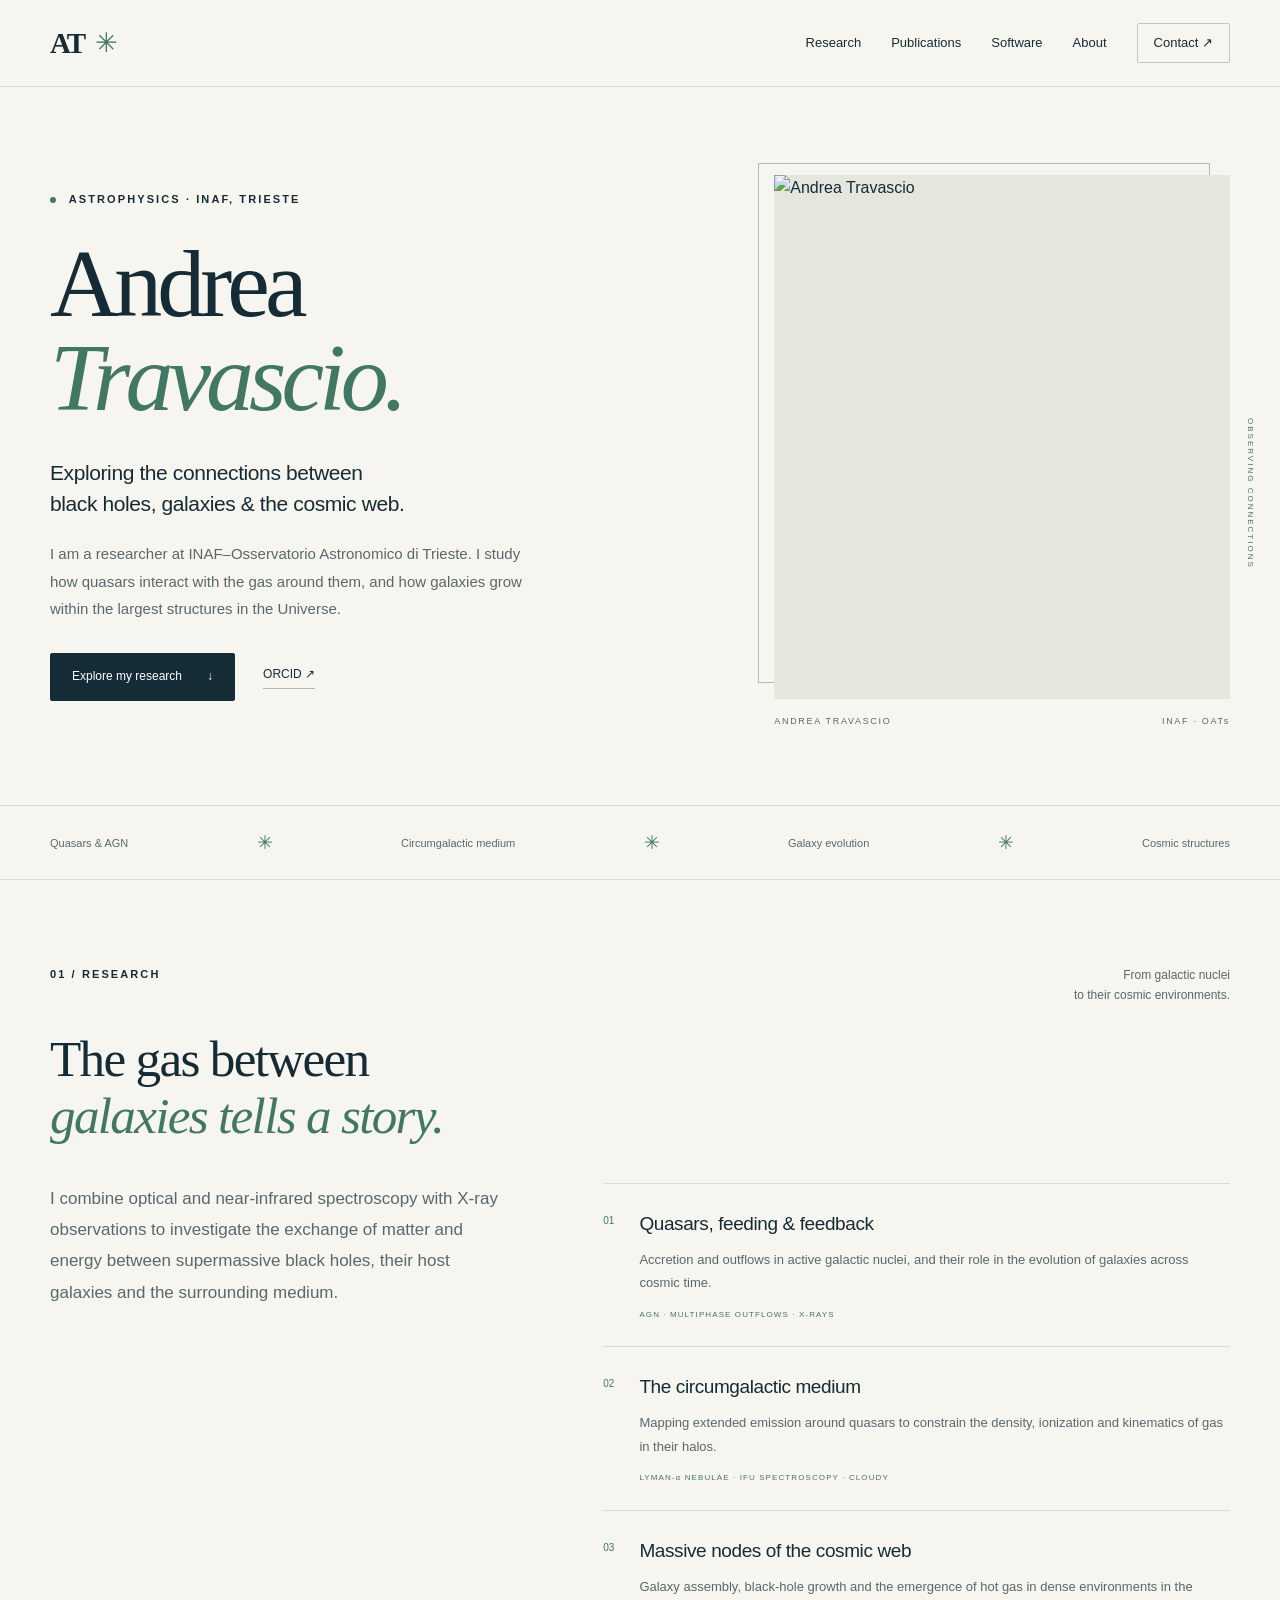
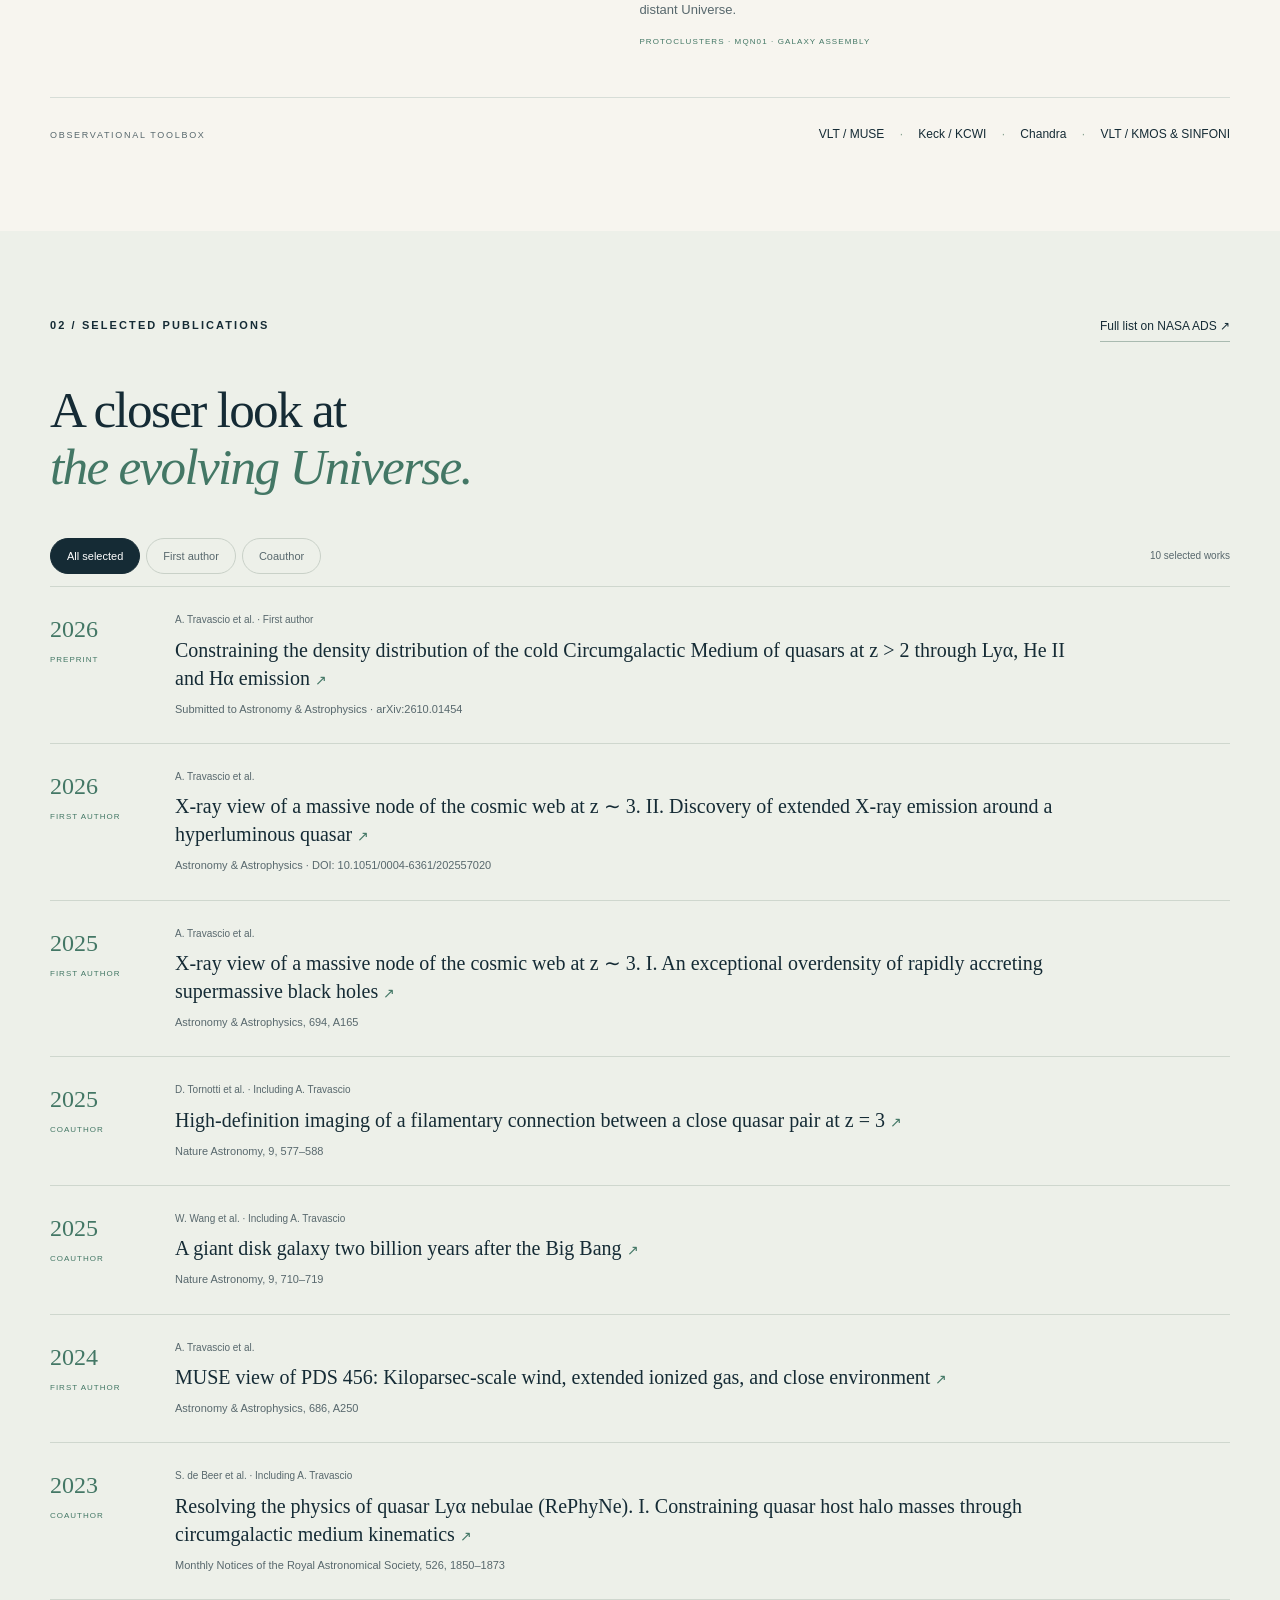
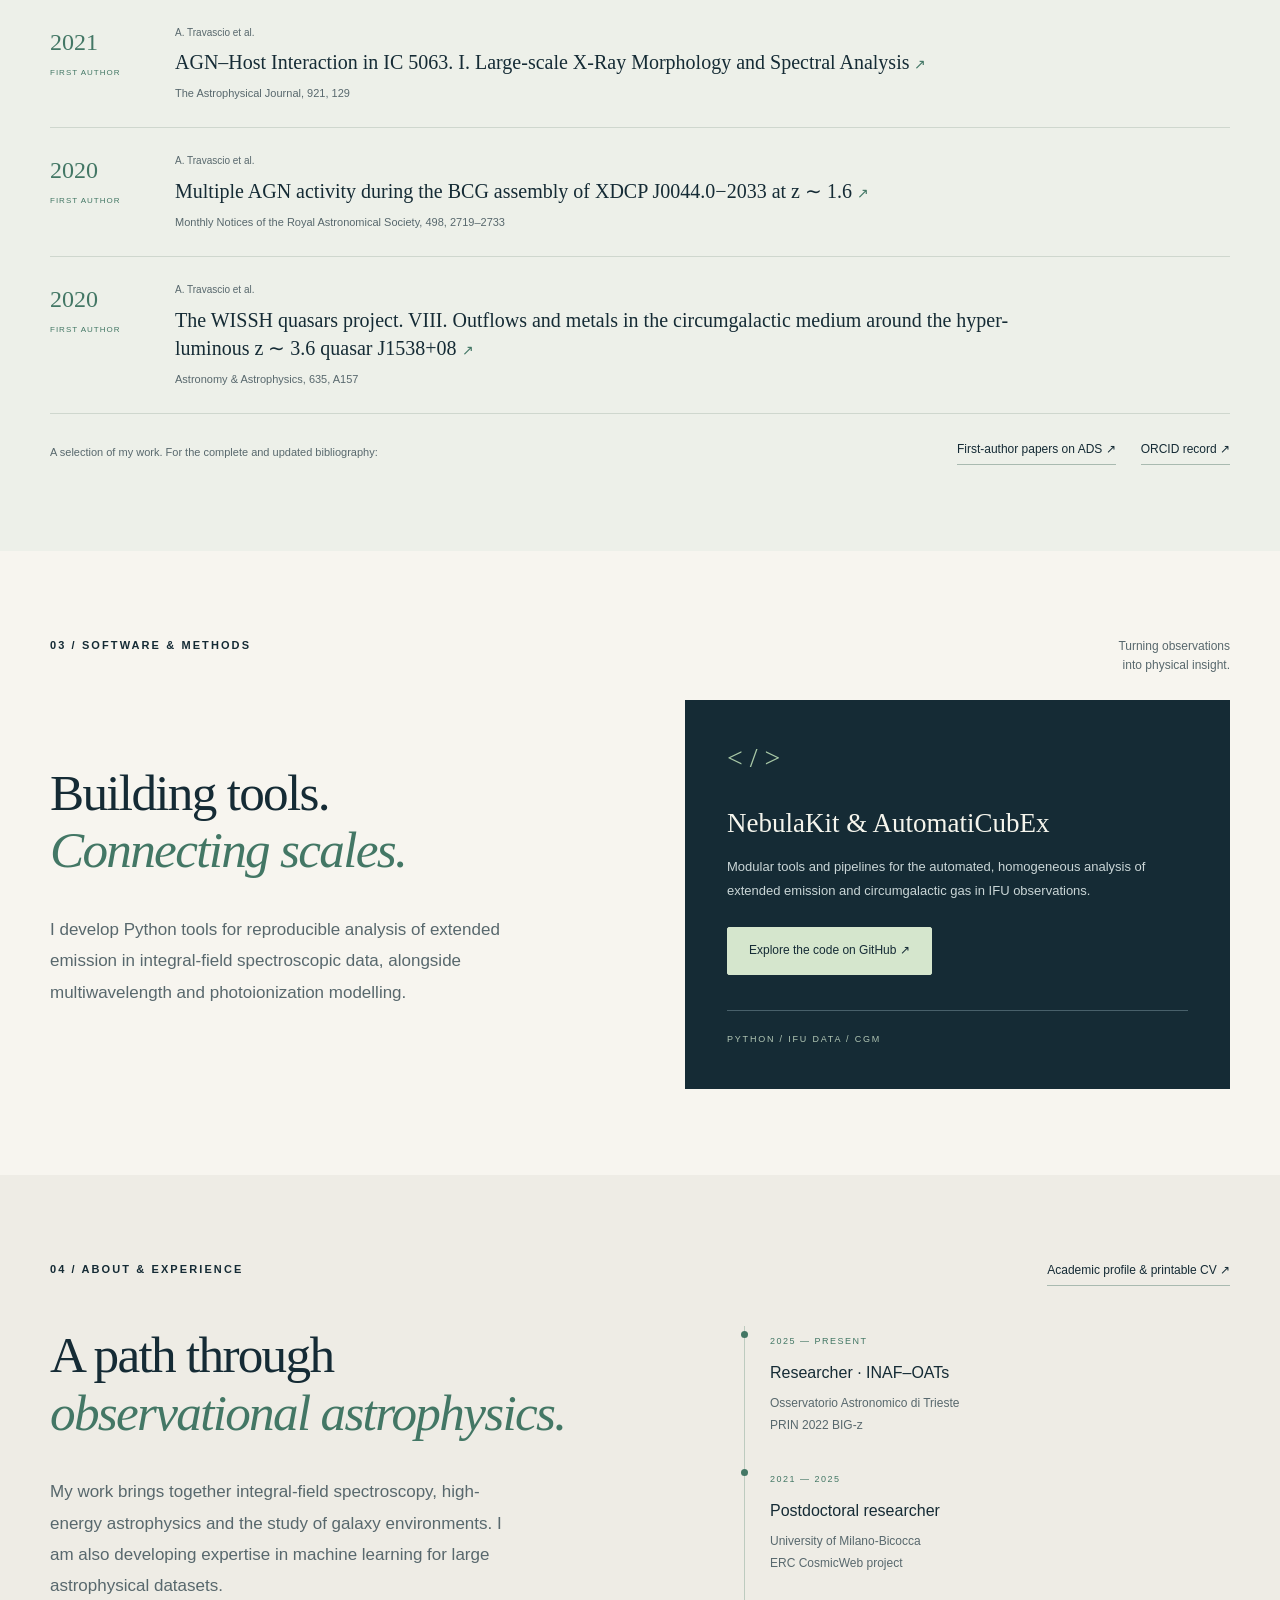
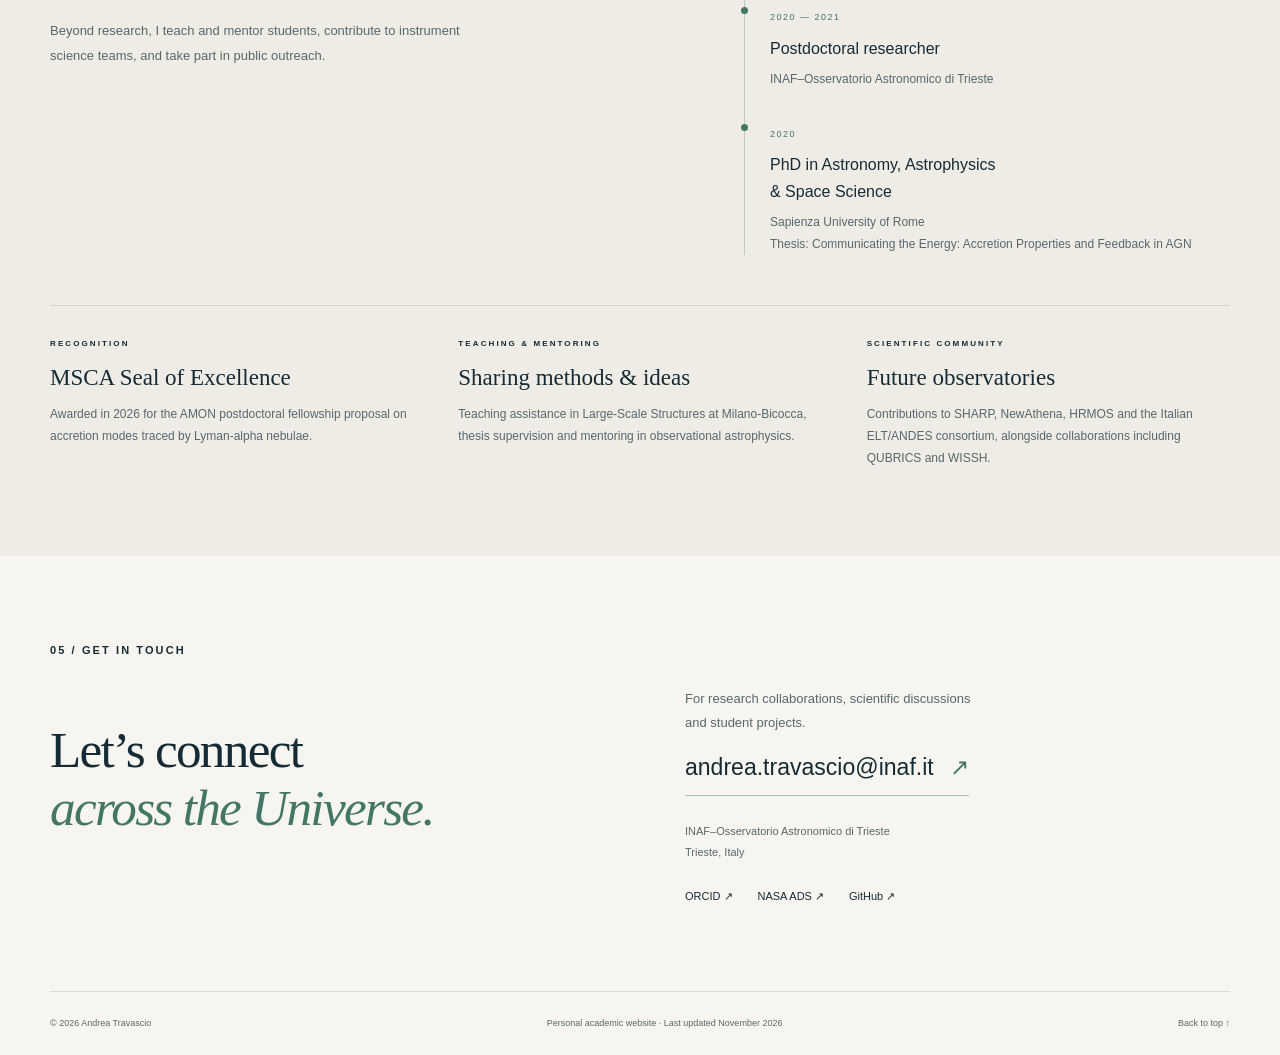
==== index.html @ 3f49280e "Publish Andrea Travascio academic website" ====
<!doctype html>
<html lang="en">
<head>
  <meta charset="utf-8">
  <meta name="viewport" content="width=device-width,initial-scale=1">
  <meta name="description" content="Andrea Travascio, astrophysics researcher at INAF–Osservatorio Astronomico di Trieste. Quasars, galaxy evolution and the circumgalactic medium.">
  <meta name="theme-color" content="#152b35">
  <title>Andrea Travascio · Astrophysics</title>
  <link rel="icon" href="assets/favicon.svg" type="image/svg+xml">
  <link rel="stylesheet" href="style.css">
</head>
<body>
<a class="skip" href="#main">Skip to content</a>
<header class="header"><div class="wrap header-inner">
  <a class="wordmark" href="#home" aria-label="Andrea Travascio home">AT<span class="mark">✳</span></a>
  <nav aria-label="Main navigation"><a href="#research">Research</a><a href="#publications">Publications</a><a href="#software">Software</a><a href="#about">About</a><a class="nav-contact" href="#contact">Contact <span aria-hidden="true">↗</span></a></nav>
</div></header>
<main id="main">
<section class="hero wrap" id="home">
  <div class="hero-copy"><p class="eyebrow"><span class="dot"></span> ASTROPHYSICS · INAF, TRIESTE</p>
    <h1>Andrea<br><em>Travascio.</em></h1>
    <p class="hero-intro">Exploring the connections between<br class="desktop"> black holes, galaxies &amp; the cosmic web.</p>
    <p class="hero-bio">I am a researcher at INAF–Osservatorio Astronomico di Trieste. I study how quasars interact with the gas around them, and how galaxies grow within the largest structures in the Universe.</p>
    <div class="hero-links"><a class="button" href="#research">Explore my research <span aria-hidden="true">↓</span></a><a class="text-link" href="https://orcid.org/0000-0002-8863-888X">ORCID <span aria-hidden="true">↗</span></a></div>
  </div>
  <div class="portrait-area"><div class="portrait-frame"><img src="assets/andrea-travascio.png" alt="Andrea Travascio" width="1254" height="1254" fetchpriority="high"></div><div class="portrait-caption"><span>ANDREA TRAVASCIO</span><span>INAF · OATs</span></div><span class="orbit-label" aria-hidden="true">OBSERVING CONNECTIONS</span></div>
</section>
<div class="research-strip"><div class="wrap"><span>Quasars &amp; AGN</span><span aria-hidden="true">✳</span><span>Circumgalactic medium</span><span aria-hidden="true">✳</span><span>Galaxy evolution</span><span aria-hidden="true">✳</span><span>Cosmic structures</span></div></div>
<section class="section wrap" id="research">
  <div class="section-top"><p class="eyebrow">01 / RESEARCH</p><p class="section-aside">From galactic nuclei<br>to their cosmic environments.</p></div>
  <h2>The gas between<br><em>galaxies tells a story.</em></h2>
  <div class="research-layout"><p class="section-lead">I combine optical and near-infrared spectroscopy with X-ray observations to investigate the exchange of matter and energy between supermassive black holes, their host galaxies and the surrounding medium.</p>
    <div class="research-list">
      <article><span class="number">01</span><div><h3>Quasars, feeding &amp; feedback</h3><p>Accretion and outflows in active galactic nuclei, and their role in the evolution of galaxies across cosmic time.</p><p class="tags">AGN · MULTIPHASE OUTFLOWS · X-RAYS</p></div></article>
      <article><span class="number">02</span><div><h3>The circumgalactic medium</h3><p>Mapping extended emission around quasars to constrain the density, ionization and kinematics of gas in their halos.</p><p class="tags">LYMAN-α NEBULAE · IFU SPECTROSCOPY · CLOUDY</p></div></article>
      <article><span class="number">03</span><div><h3>Massive nodes of the cosmic web</h3><p>Galaxy assembly, black-hole growth and the emergence of hot gas in dense environments in the distant Universe.</p><p class="tags">PROTOCLUSTERS · MQN01 · GALAXY ASSEMBLY</p></div></article>
    </div>
  </div>
  <div class="instrument-line"><span>OBSERVATIONAL TOOLBOX</span><p>VLT / MUSE <b>·</b> Keck / KCWI <b>·</b> Chandra <b>·</b> VLT / KMOS &amp; SINFONI</p></div>
</section>
<section class="publications section" id="publications"><div class="wrap">
  <div class="section-top"><p class="eyebrow">02 / SELECTED PUBLICATIONS</p><a class="text-link" href="https://ui.adsabs.harvard.edu/search/q=author%3A%22Travascio%2C%20Andrea%22&amp;sort=date%20desc">Full list on NASA ADS ↗</a></div>
  <h2>A closer look at<br><em>the evolving Universe.</em></h2>
  <div class="pub-tools"><div class="filters" role="group" aria-label="Filter publications"><button class="active" data-filter="all" aria-pressed="true">All selected</button><button data-filter="first" aria-pressed="false">First author</button><button data-filter="coauthor" aria-pressed="false">Coauthor</button></div><span class="pub-count" aria-live="polite">10 selected works</span></div>
  <div class="pub-list">
    <article class="pub" data-type="first"><div class="pub-year">2026<span>PREPRINT</span></div><div><p class="pub-authors">A. Travascio et al. · First author</p><h3><a href="https://arxiv.org/abs/2610.01454">Constraining the density distribution of the cold Circumgalactic Medium of quasars at z &gt; 2 through Lyα, He II and Hα emission <span aria-hidden="true">↗</span></a></h3><p class="pub-venue">Submitted to Astronomy &amp; Astrophysics · arXiv:2610.01454</p></div></article>
    <article class="pub" data-type="first"><div class="pub-year">2026<span>FIRST AUTHOR</span></div><div><p class="pub-authors">A. Travascio et al.</p><h3><a href="https://doi.org/10.1051/0004-6361/202557020">X-ray view of a massive node of the cosmic web at z ∼ 3. II. Discovery of extended X-ray emission around a hyperluminous quasar <span aria-hidden="true">↗</span></a></h3><p class="pub-venue">Astronomy &amp; Astrophysics · DOI: 10.1051/0004-6361/202557020</p></div></article>
    <article class="pub" data-type="first"><div class="pub-year">2025<span>FIRST AUTHOR</span></div><div><p class="pub-authors">A. Travascio et al.</p><h3><a href="https://doi.org/10.1051/0004-6361/202452179">X-ray view of a massive node of the cosmic web at z ∼ 3. I. An exceptional overdensity of rapidly accreting supermassive black holes <span aria-hidden="true">↗</span></a></h3><p class="pub-venue">Astronomy &amp; Astrophysics, 694, A165</p></div></article>
    <article class="pub" data-type="coauthor"><div class="pub-year">2025<span>COAUTHOR</span></div><div><p class="pub-authors">D. Tornotti et al. · Including A. Travascio</p><h3><a href="https://doi.org/10.1038/s41550-024-02463-w">High-definition imaging of a filamentary connection between a close quasar pair at z = 3 <span aria-hidden="true">↗</span></a></h3><p class="pub-venue">Nature Astronomy, 9, 577–588</p></div></article>
    <article class="pub" data-type="coauthor"><div class="pub-year">2025<span>COAUTHOR</span></div><div><p class="pub-authors">W. Wang et al. · Including A. Travascio</p><h3><a href="https://doi.org/10.1038/s41550-025-02500-2">A giant disk galaxy two billion years after the Big Bang <span aria-hidden="true">↗</span></a></h3><p class="pub-venue">Nature Astronomy, 9, 710–719</p></div></article>
    <article class="pub" data-type="first"><div class="pub-year">2024<span>FIRST AUTHOR</span></div><div><p class="pub-authors">A. Travascio et al.</p><h3><a href="https://doi.org/10.1051/0004-6361/202449201">MUSE view of PDS 456: Kiloparsec-scale wind, extended ionized gas, and close environment <span aria-hidden="true">↗</span></a></h3><p class="pub-venue">Astronomy &amp; Astrophysics, 686, A250</p></div></article>
    <article class="pub" data-type="coauthor"><div class="pub-year">2023<span>COAUTHOR</span></div><div><p class="pub-authors">S. de Beer et al. · Including A. Travascio</p><h3><a href="https://doi.org/10.1093/mnras/stad2682">Resolving the physics of quasar Lyα nebulae (RePhyNe). I. Constraining quasar host halo masses through circumgalactic medium kinematics <span aria-hidden="true">↗</span></a></h3><p class="pub-venue">Monthly Notices of the Royal Astronomical Society, 526, 1850–1873</p></div></article>
    <article class="pub" data-type="first"><div class="pub-year">2021<span>FIRST AUTHOR</span></div><div><p class="pub-authors">A. Travascio et al.</p><h3><a href="https://doi.org/10.3847/1538-4357/ac18c7">AGN–Host Interaction in IC 5063. I. Large-scale X-Ray Morphology and Spectral Analysis <span aria-hidden="true">↗</span></a></h3><p class="pub-venue">The Astrophysical Journal, 921, 129</p></div></article>
    <article class="pub" data-type="first"><div class="pub-year">2020<span>FIRST AUTHOR</span></div><div><p class="pub-authors">A. Travascio et al.</p><h3><a href="https://doi.org/10.1093/mnras/staa2495">Multiple AGN activity during the BCG assembly of XDCP J0044.0−2033 at z ∼ 1.6 <span aria-hidden="true">↗</span></a></h3><p class="pub-venue">Monthly Notices of the Royal Astronomical Society, 498, 2719–2733</p></div></article>
    <article class="pub" data-type="first"><div class="pub-year">2020<span>FIRST AUTHOR</span></div><div><p class="pub-authors">A. Travascio et al.</p><h3><a href="https://doi.org/10.1051/0004-6361/201936197">The WISSH quasars project. VIII. Outflows and metals in the circumgalactic medium around the hyper-luminous z ∼ 3.6 quasar J1538+08 <span aria-hidden="true">↗</span></a></h3><p class="pub-venue">Astronomy &amp; Astrophysics, 635, A157</p></div></article>
  </div>
  <div class="pub-bottom"><p>A selection of my work. For the complete and updated bibliography:</p><a class="text-link" href="https://ui.adsabs.harvard.edu/search/q=first_author%3A%22Travascio%2C%20Andrea%22&amp;sort=date%20desc">First-author papers on ADS ↗</a><a class="text-link" href="https://orcid.org/0000-0002-8863-888X">ORCID record ↗</a></div>
</div></section>
<section class="section wrap" id="software"><div class="section-top"><p class="eyebrow">03 / SOFTWARE &amp; METHODS</p><p class="section-aside">Turning observations<br>into physical insight.</p></div><div class="software-layout"><div><h2>Building tools.<br><em>Connecting scales.</em></h2><p class="section-lead">I develop Python tools for reproducible analysis of extended emission in integral-field spectroscopic data, alongside multiwavelength and photoionization modelling.</p></div><div class="software-panel"><div class="code-symbol" aria-hidden="true">&lt; / &gt;</div><h3>NebulaKit &amp; AutomatiCubEx</h3><p>Modular tools and pipelines for the automated, homogeneous analysis of extended emission and circumgalactic gas in IFU observations.</p><a class="button button-light" href="https://github.com/AndTrx/CGM-multiTransitions">Explore the code on GitHub ↗</a><div class="software-tags">PYTHON / IFU DATA / CGM</div></div></div></section>
<section class="about section" id="about"><div class="wrap"><div class="section-top"><p class="eyebrow">04 / ABOUT &amp; EXPERIENCE</p><a class="text-link" href="cv.html">Academic profile &amp; printable CV ↗</a></div><div class="about-layout"><div><h2>A path through<br><em>observational astrophysics.</em></h2><p class="section-lead">My work brings together integral-field spectroscopy, high-energy astrophysics and the study of galaxy environments. I am also developing expertise in machine learning for large astrophysical datasets.</p><p class="about-note">Beyond research, I teach and mentor students, contribute to instrument science teams, and take part in public outreach.</p></div><div class="timeline"><article><span>2025 — PRESENT</span><h3>Researcher · INAF–OATs</h3><p>Osservatorio Astronomico di Trieste<br>PRIN 2022 BIG-z</p></article><article><span>2021 — 2025</span><h3>Postdoctoral researcher</h3><p>University of Milano-Bicocca<br>ERC CosmicWeb project</p></article><article><span>2020 — 2021</span><h3>Postdoctoral researcher</h3><p>INAF–Osservatorio Astronomico di Trieste</p></article><article><span>2020</span><h3>PhD in Astronomy, Astrophysics<br>&amp; Space Science</h3><p>Sapienza University of Rome<br>Thesis: Communicating the Energy: Accretion Properties and Feedback in AGN</p></article></div></div><div class="about-grid"><article><p class="eyebrow">RECOGNITION</p><h3>MSCA Seal of Excellence</h3><p>Awarded in 2026 for the AMON postdoctoral fellowship proposal on accretion modes traced by Lyman-alpha nebulae.</p></article><article><p class="eyebrow">TEACHING &amp; MENTORING</p><h3>Sharing methods &amp; ideas</h3><p>Teaching assistance in Large-Scale Structures at Milano-Bicocca, thesis supervision and mentoring in observational astrophysics.</p></article><article><p class="eyebrow">SCIENTIFIC COMMUNITY</p><h3>Future observatories</h3><p>Contributions to SHARP, NewAthena, HRMOS and the Italian ELT/ANDES consortium, alongside collaborations including QUBRICS and WISSH.</p></article></div></div></section>
<section class="contact section wrap" id="contact"><p class="eyebrow">05 / GET IN TOUCH</p><div class="contact-layout"><h2>Let’s connect<br><em>across the Universe.</em></h2><div><p>For research collaborations, scientific discussions<br>and student projects.</p><a class="email" href="mailto:andrea.travascio@inaf.it">andrea.travascio@inaf.it <span aria-hidden="true">↗</span></a><p class="affiliation">INAF–Osservatorio Astronomico di Trieste<br>Trieste, Italy</p><div class="contact-links"><a href="https://orcid.org/0000-0002-8863-888X">ORCID ↗</a><a href="https://ui.adsabs.harvard.edu/search/q=author%3A%22Travascio%2C%20Andrea%22&amp;sort=date%20desc">NASA ADS ↗</a><a href="https://github.com/AndTrx">GitHub ↗</a></div></div></div></section>
</main>
<footer class="wrap footer"><span>© 2026 Andrea Travascio</span><span>Personal academic website · Last updated November 2026</span><a href="#home">Back to top ↑</a></footer>
<script src="script.js"></script>
</body>
</html>
---- style.css ----
:root{--paper:#f7f5ef;--ink:#152b35;--muted:#58686d;--line:#d7ddd7;--accent:#437765;--serif:Georgia,'Times New Roman',serif;--sans:-apple-system,BlinkMacSystemFont,'Segoe UI',sans-serif}*{box-sizing:border-box}html{scroll-behavior:smooth;scroll-padding-top:100px}body{margin:0;background:var(--paper);color:var(--ink);font-family:var(--sans);font-size:16px;line-height:1.65}a{color:inherit;text-decoration:none}button{font:inherit}a:focus-visible,button:focus-visible{outline:3px solid var(--accent);outline-offset:5px}::selection{background:#d6e6c4}.wrap{width:min(1200px,calc(100% - 100px));margin:auto}.header{background:rgba(247,245,239,.96);border-bottom:1px solid var(--line);position:sticky;top:0;z-index:10}.header-inner{height:86px;display:flex;align-items:center;justify-content:space-between}.wordmark{font:600 29px var(--serif);letter-spacing:-2px;display:flex;gap:11px;align-items:center}.mark{color:var(--accent);font-size:27px;font-weight:400}nav{display:flex;align-items:center;gap:30px;font-size:13px}nav a:hover,.text-link:hover,.contact-links a:hover{color:var(--accent)}.nav-contact{border:1px solid #bccac1;padding:8px 16px;border-radius:2px}.hero{padding-top:76px;padding-bottom:76px;display:grid;grid-template-columns:1.15fr .85fr;gap:70px;align-items:center}.eyebrow{font-size:11px;font-weight:600;letter-spacing:2.1px;margin:0 0 28px;line-height:1.6}.dot{display:inline-block;width:6px;height:6px;background:var(--accent);border-radius:50%;vertical-align:middle;margin-right:8px}h1,h2,h3,p{margin-top:0}h1{font-family:var(--serif);font-weight:400;font-size:clamp(68px,7.5vw,112px);line-height:.98;letter-spacing:-5px;margin-bottom:32px}em{font-weight:400;color:var(--accent)}.hero-intro{font-size:21px;line-height:1.5;letter-spacing:-.4px;margin-bottom:20px}.hero-bio{color:var(--muted);max-width:480px;font-size:15px;line-height:1.85}.hero-links{display:flex;gap:28px;align-items:center;margin-top:30px}.button{display:inline-flex;gap:25px;align-items:center;justify-content:center;padding:13px 21px;background:var(--ink);color:#fff;font-size:12px;border:1px solid var(--ink);border-radius:2px;transition:background .2s}.button:hover{background:var(--accent);border-color:var(--accent)}.text-link{font-size:12px;border-bottom:1px solid #a9bab0;padding-bottom:4px}.portrait-area{position:relative;padding:12px 0 0 16px}.portrait-area:before{content:'';position:absolute;inset:0 20px 46px 0;border:1px solid #acbdb1;z-index:-1}.portrait-frame{background:#e5e7df;overflow:hidden;aspect-ratio:4/4.6}.portrait-frame img{width:100%;height:100%;object-fit:cover;object-position:52% 48%;display:block}.portrait-caption{display:flex;justify-content:space-between;font-size:9px;letter-spacing:1.7px;margin:15px 0 0;color:var(--muted)}.orbit-label{position:absolute;right:-27px;top:45%;writing-mode:vertical-rl;font-size:8px;letter-spacing:2px;color:var(--accent)}.research-strip{border-top:1px solid var(--line);border-bottom:1px solid var(--line);padding:21px 0}.research-strip .wrap{display:flex;justify-content:space-between;align-items:center;gap:12px;font-size:11px;color:var(--muted)}.research-strip span[aria-hidden]{color:var(--accent);font-size:19px}.section{padding-top:86px;padding-bottom:86px}.section-top{display:flex;align-items:flex-start;justify-content:space-between;gap:30px;margin-bottom:18px}.section-aside{font-size:12px;color:var(--muted);line-height:1.65;text-align:right;margin:0}.section h2{font:400 clamp(36px,4vw,58px)/1.12 var(--serif);letter-spacing:-1.7px;margin-bottom:35px}.research-layout{display:grid;grid-template-columns:.85fr 1.15fr;gap:90px;margin-top:38px}.section-lead{font-size:17px;line-height:1.85;max-width:470px;color:var(--muted)}.research-list article{border-top:1px solid var(--line);padding:24px 0;display:flex;gap:25px}.number{font-size:10px;color:var(--accent);margin-top:5px}.research-list h3{font-size:19px;font-weight:500;margin-bottom:9px;letter-spacing:-.4px}.research-list p{font-size:13px;color:var(--muted);margin-bottom:13px;line-height:1.8}.research-list .tags{font-size:8px;letter-spacing:1.1px;color:var(--accent);margin-bottom:0}.instrument-line{display:flex;align-items:center;justify-content:space-between;border-top:1px solid var(--line);padding-top:27px;margin-top:24px;gap:20px}.instrument-line>span{font-size:9px;letter-spacing:1.7px;color:var(--muted)}.instrument-line p{font-size:12px;margin:0}.instrument-line b{font-weight:400;color:#88a291;margin:0 12px}.publications{background:#edf0e9}.pub-tools{display:flex;justify-content:space-between;align-items:center;margin-top:43px;margin-bottom:12px;gap:15px}.filters{display:flex;gap:6px;flex-wrap:wrap}.filters button{font-size:11px;color:var(--muted);border:1px solid #c9d1c8;background:transparent;border-radius:30px;padding:8px 16px;cursor:pointer}.filters button.active{background:var(--ink);border-color:var(--ink);color:white}.pub-count{font-size:10px;color:var(--muted)}.pub{display:grid;grid-template-columns:105px 1fr;gap:20px;border-top:1px solid #cfd7ce;padding:25px 0}.pub[hidden]{display:none}.pub-year{font:24px var(--serif);color:var(--accent);padding-top:4px}.pub-year span{display:block;font:8px var(--sans);letter-spacing:1px;margin-top:12px}.pub-authors{font-size:10px;color:var(--muted);margin-bottom:7px}.pub h3{font:400 20px/1.4 var(--serif);max-width:900px;margin-bottom:8px}.pub h3 a:hover{color:var(--accent)}.pub h3 span{font-family:var(--sans);font-size:14px;color:var(--accent)}.pub-venue{font-size:11px;color:var(--muted);margin-bottom:0}.pub-bottom{border-top:1px solid #cfd7ce;padding-top:26px;display:flex;align-items:center;gap:25px;flex-wrap:wrap}.pub-bottom p{font-size:11px;color:var(--muted);margin:0 auto 0 0}.software-layout{display:grid;grid-template-columns:1fr 1fr;gap:90px;align-items:center}.software-panel{background:var(--ink);color:#f5f5ed;padding:42px;position:relative}.code-symbol{font:28px var(--serif);color:#a8c8a6;margin-bottom:34px}.software-panel h3{font:27px var(--serif);margin-bottom:16px}.software-panel p{font-size:13px;color:#cad6d7;line-height:1.85;margin-bottom:24px}.button-light{background:#d5e6cd;border-color:#d5e6cd;color:var(--ink)}.button-light:hover{color:#fff}.software-tags{border-top:1px solid #48606a;font-size:9px;letter-spacing:1.8px;margin-top:35px;padding-top:21px;color:#b2c7b5}.about{background:#eeece5}.about-layout{display:grid;grid-template-columns:1.1fr .9fr;gap:100px;margin-top:20px}.about-note{color:var(--muted);font-size:13px;line-height:1.9;max-width:420px}.timeline article{border-left:1px solid #bdcbbf;padding:0 0 28px 25px;position:relative}.timeline article:before{content:'';position:absolute;left:-4px;top:5px;width:7px;height:7px;border-radius:50%;background:var(--accent)}.timeline article:last-child{padding-bottom:0}.timeline span{font-size:9px;letter-spacing:1.5px;color:var(--accent)}.timeline h3{font-size:16px;font-weight:500;margin:7px 0}.timeline p{font-size:12px;line-height:1.8;color:var(--muted);margin:0}.about-grid{display:grid;grid-template-columns:repeat(3,1fr);gap:45px;border-top:1px solid #d1d4cb;padding-top:32px;margin-top:50px}.about-grid .eyebrow{font-size:8px;margin-bottom:14px}.about-grid h3{font:23px var(--serif);margin-bottom:12px}.about-grid p:last-child{font-size:12px;color:var(--muted);line-height:1.85;margin-bottom:0}.contact-layout{display:grid;grid-template-columns:1fr 1fr;gap:90px;align-items:center}.contact-layout p{font-size:13px;line-height:1.85;color:var(--muted)}.email{font-size:clamp(16px,1.8vw,24px);border-bottom:1px solid #aebeb2;padding-bottom:9px;display:inline-block;overflow-wrap:anywhere}.email span{color:var(--accent);margin-left:10px}.contact-layout .affiliation{font-size:11px;margin:25px 0}.contact-links{display:flex;gap:25px;font-size:11px}.footer{border-top:1px solid var(--line);display:flex;justify-content:space-between;gap:20px;font-size:9px;color:var(--muted);padding-top:24px;padding-bottom:24px}.skip{position:absolute;left:20px;top:-70px;padding:10px;background:white;z-index:100}.skip:focus{top:10px}.cv-page{padding:65px 0}.cv-page h1{font-size:64px;line-height:1.1;letter-spacing:-2px}.cv-page h2{font:30px var(--serif);margin-top:38px;border-bottom:1px solid var(--line);padding-bottom:10px}.cv-page h3{font-size:16px;margin-bottom:7px}.cv-page p,.cv-page li{font-size:14px;color:var(--muted)}.cv-page .cv-section{max-width:850px}.cv-entry{margin:22px 0}.cv-page .print-button{float:right;cursor:pointer}.cv-page a:not(.button){text-decoration:underline;text-underline-offset:4px}.cv-note{font-size:11px!important;margin-top:45px}.cv-page ul{padding-left:20px}.cv-page li{margin-bottom:10px}
@media(min-width:1500px){.hero{padding-top:100px;padding-bottom:100px}}
@media(max-width:1000px){.wrap{width:calc(100% - 60px)}.hero{gap:35px}.hero-intro{font-size:18px}.research-layout,.software-layout,.about-layout,.contact-layout{gap:45px}.hero h1{font-size:82px}.portrait-area{padding-left:9px}.section h2{font-size:43px}.header-inner{height:75px}nav{gap:20px}.instrument-line{align-items:flex-start;flex-direction:column}}
@media(max-width:700px){html{scroll-padding-top:110px}.wrap{width:calc(100% - 40px)}.header-inner{height:auto;min-height:75px;flex-wrap:wrap;padding:13px 0;gap:12px}.wordmark{font-size:24px}nav{gap:15px;font-size:10px;flex-wrap:wrap}.nav-contact{padding:5px 8px}.hero{grid-template-columns:1fr;padding-top:45px;padding-bottom:45px;gap:40px}.hero h1{font-size:clamp(54px,15vw,80px);letter-spacing:-3px}.hero-bio{max-width:none}.hero-intro{font-size:20px}.portrait-area{width:86%;margin:0 auto;padding-left:12px}.portrait-frame{aspect-ratio:1.07}.portrait-frame img{object-position:50% 30%}.orbit-label{right:-22px}.research-strip .wrap{justify-content:center;flex-wrap:wrap;font-size:9px;column-gap:14px;row-gap:5px}.research-strip span[aria-hidden]{font-size:13px}.research-strip span:nth-child(4){display:none}.section{padding-top:56px;padding-bottom:56px}.section-top{gap:15px;margin-bottom:12px}.section-top .eyebrow{font-size:9px;letter-spacing:1.4px}.section-aside{font-size:10px}.section h2{font-size:39px;letter-spacing:-1px}.research-layout,.software-layout,.about-layout,.contact-layout{grid-template-columns:1fr;gap:30px}.research-layout{margin-top:15px}.section-lead{font-size:15px}.research-list article{gap:18px}.instrument-line p{font-size:11px}.instrument-line b{margin:0 5px}.pub-tools{margin-top:28px}.pub-count{display:none}.filters button{font-size:10px;padding:7px 12px}.pub{grid-template-columns:66px 1fr;gap:14px;padding:22px 0}.pub h3{font-size:18px}.pub-year{font-size:22px}.pub-year span{font-size:7px;letter-spacing:.3px;line-height:1.6}.pub-authors{font-size:9px}.pub-venue{font-size:10px}.pub-bottom{gap:15px}.pub-bottom p{width:100%}.software-panel{padding:30px}.about-grid{grid-template-columns:1fr;gap:25px;margin-top:35px}.about-grid article+article{border-top:1px solid var(--line);padding-top:25px}.timeline{margin-top:5px}.contact-layout{gap:4px}.contact-layout h2{margin-bottom:20px}.footer{flex-wrap:wrap;font-size:8px;gap:12px}.footer span:nth-child(2){order:3;width:100%}.footer a{margin-left:auto}.cv-page{padding-top:35px}.cv-page h1{font-size:45px}.cv-page .print-button{float:none;margin:15px 0}}
@media(prefers-reduced-motion:reduce){html{scroll-behavior:auto}*{transition:none!important}}
@media print{.header,.footer,.print-button,.skip{display:none!important}body{background:white;color:black}.wrap{width:100%}.cv-page{padding:0}.cv-page h1{font-size:34px}.cv-page h2{font-size:22px;margin-top:23px}.cv-entry{break-inside:avoid}.cv-page a{color:black}.cv-note{border-top:1px solid #ccc;padding-top:12px}@page{margin:18mm}}

.hero-copy,.portrait-area,.research-layout>*,.software-layout>*,.about-layout>*,.contact-layout>*{min-width:0}img{max-width:100%}
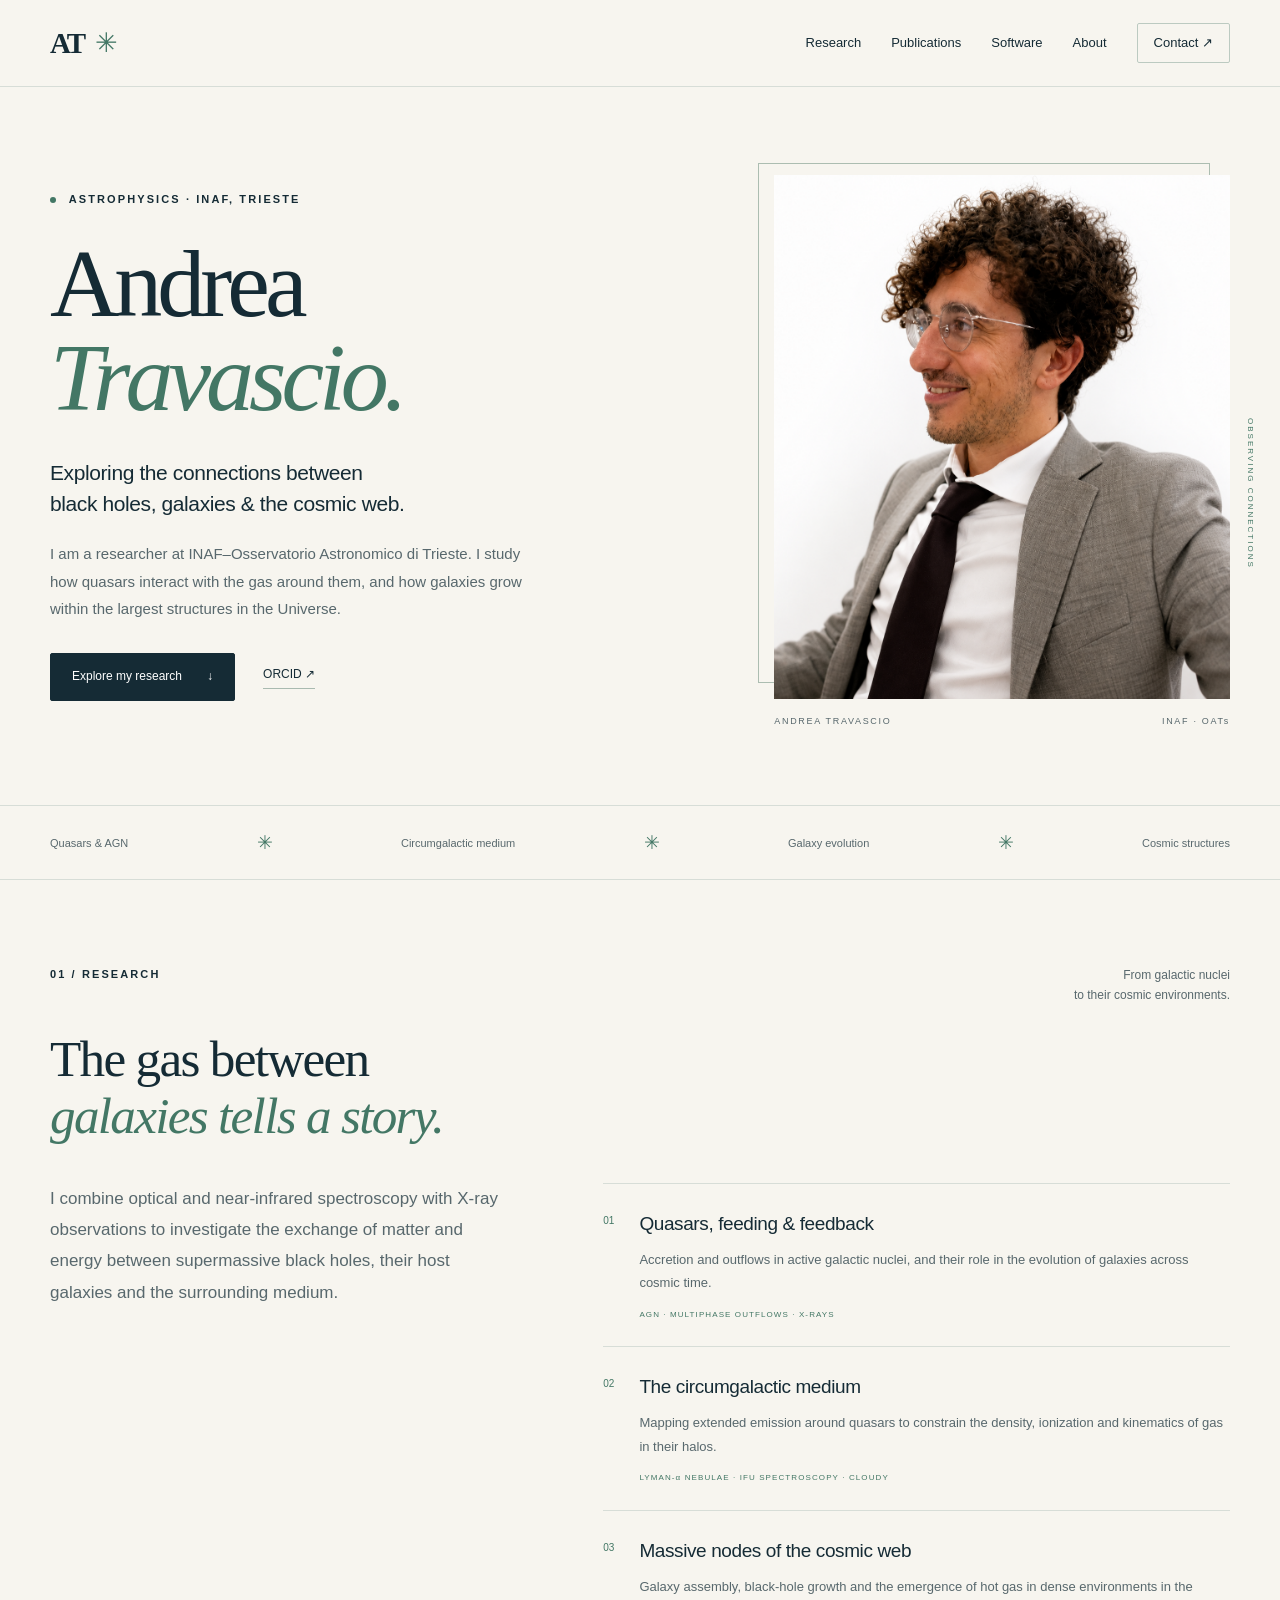
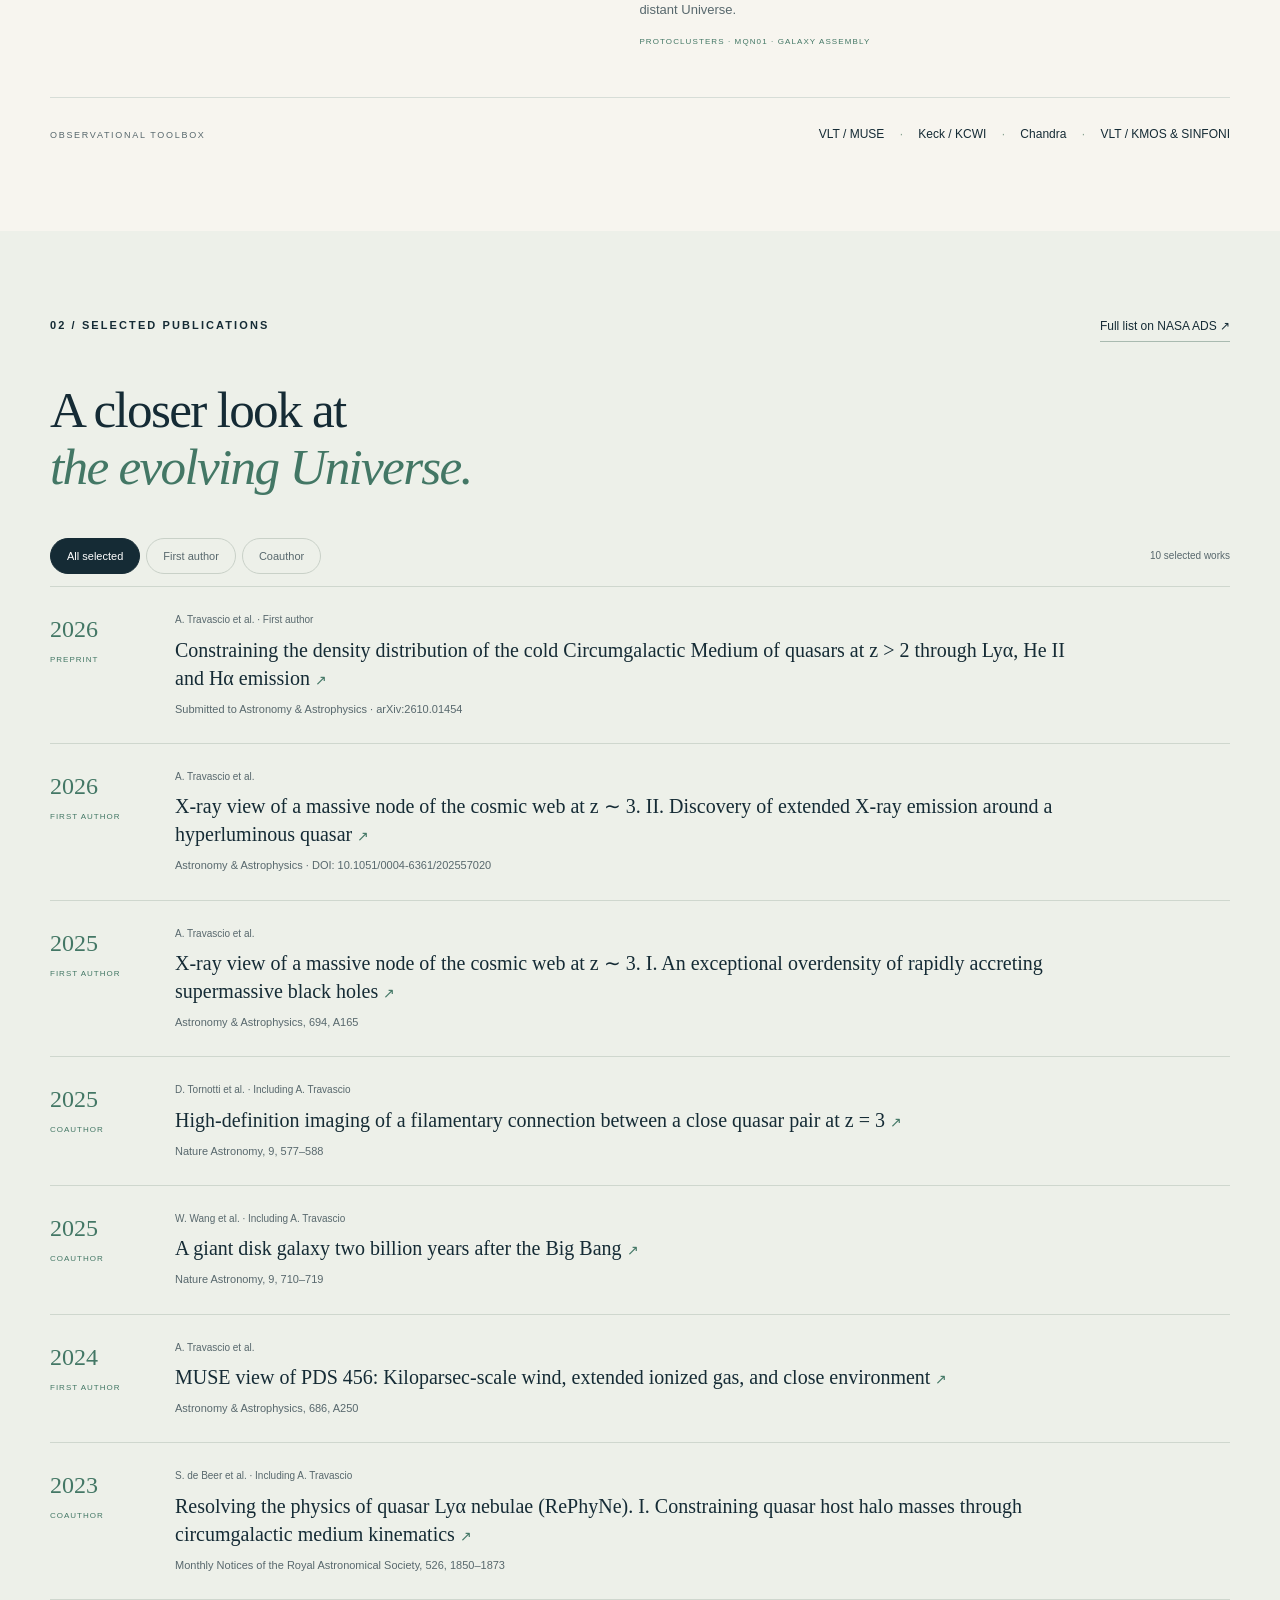
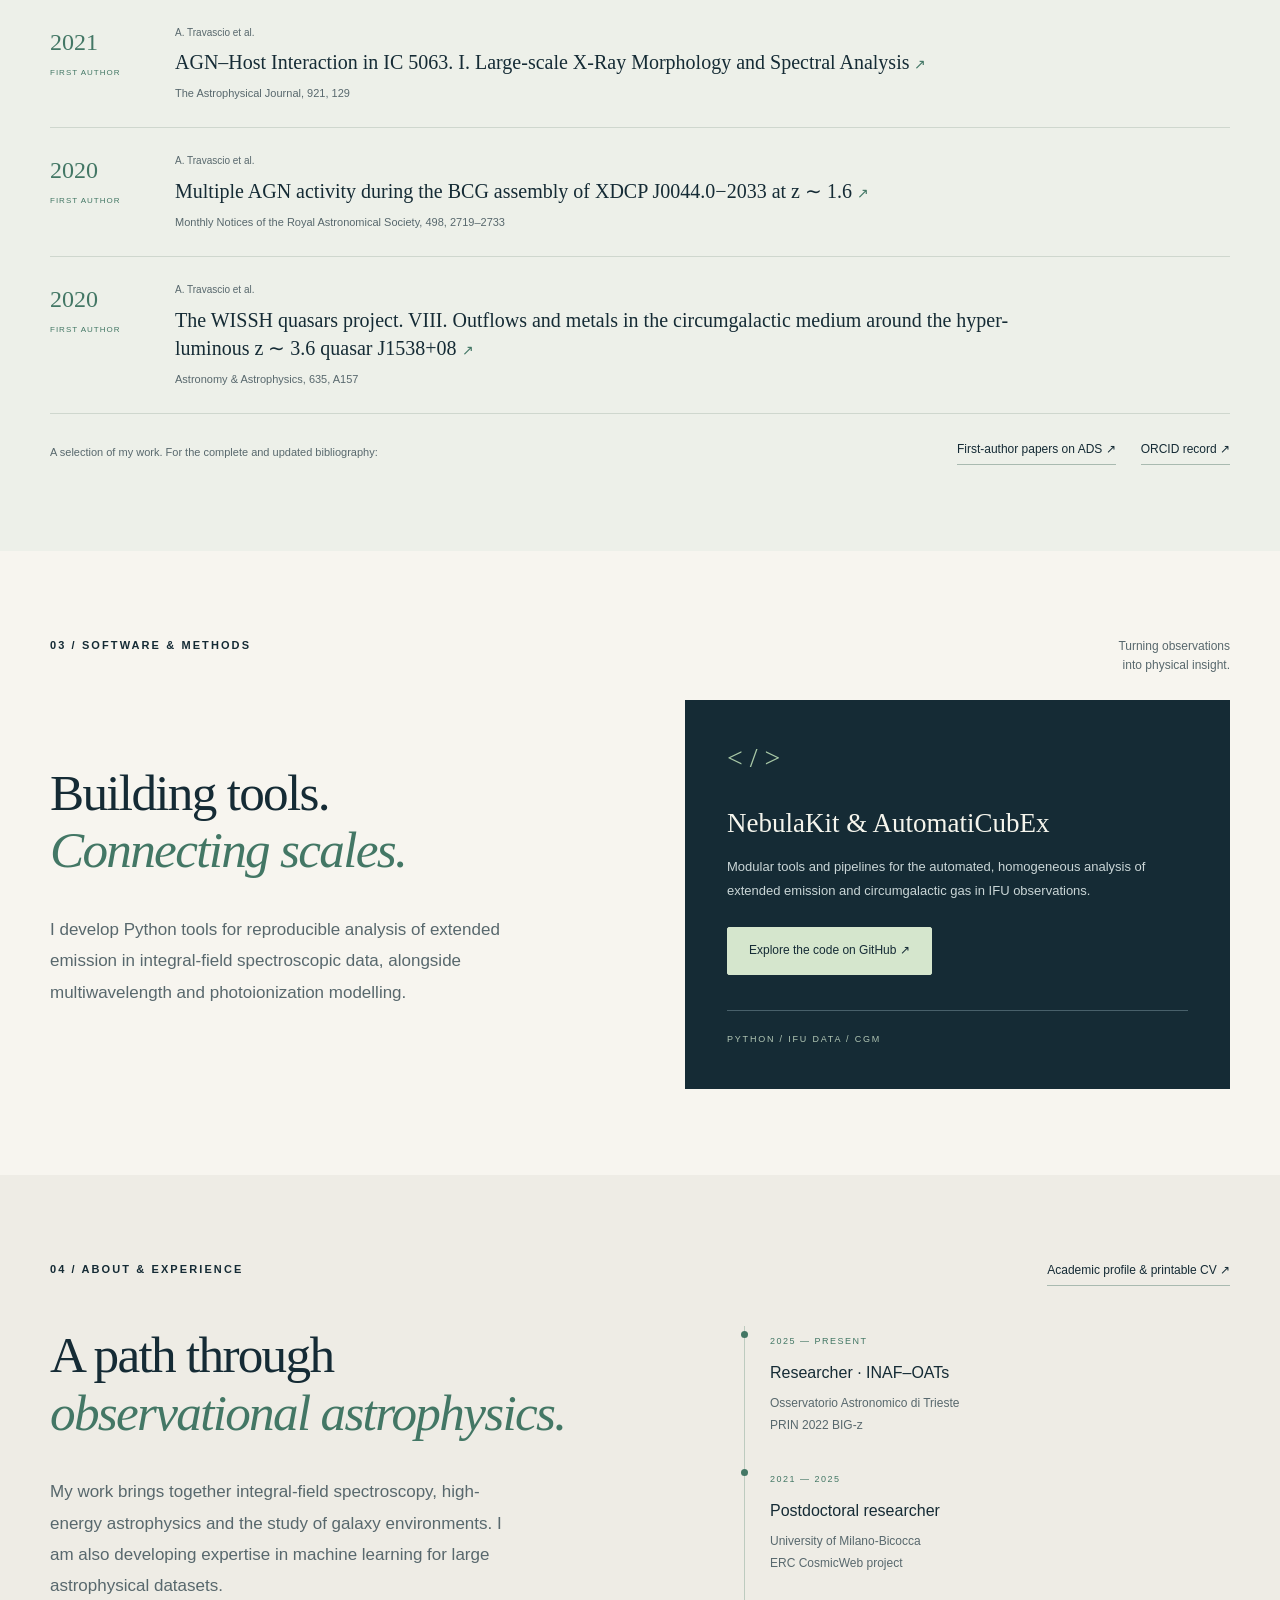
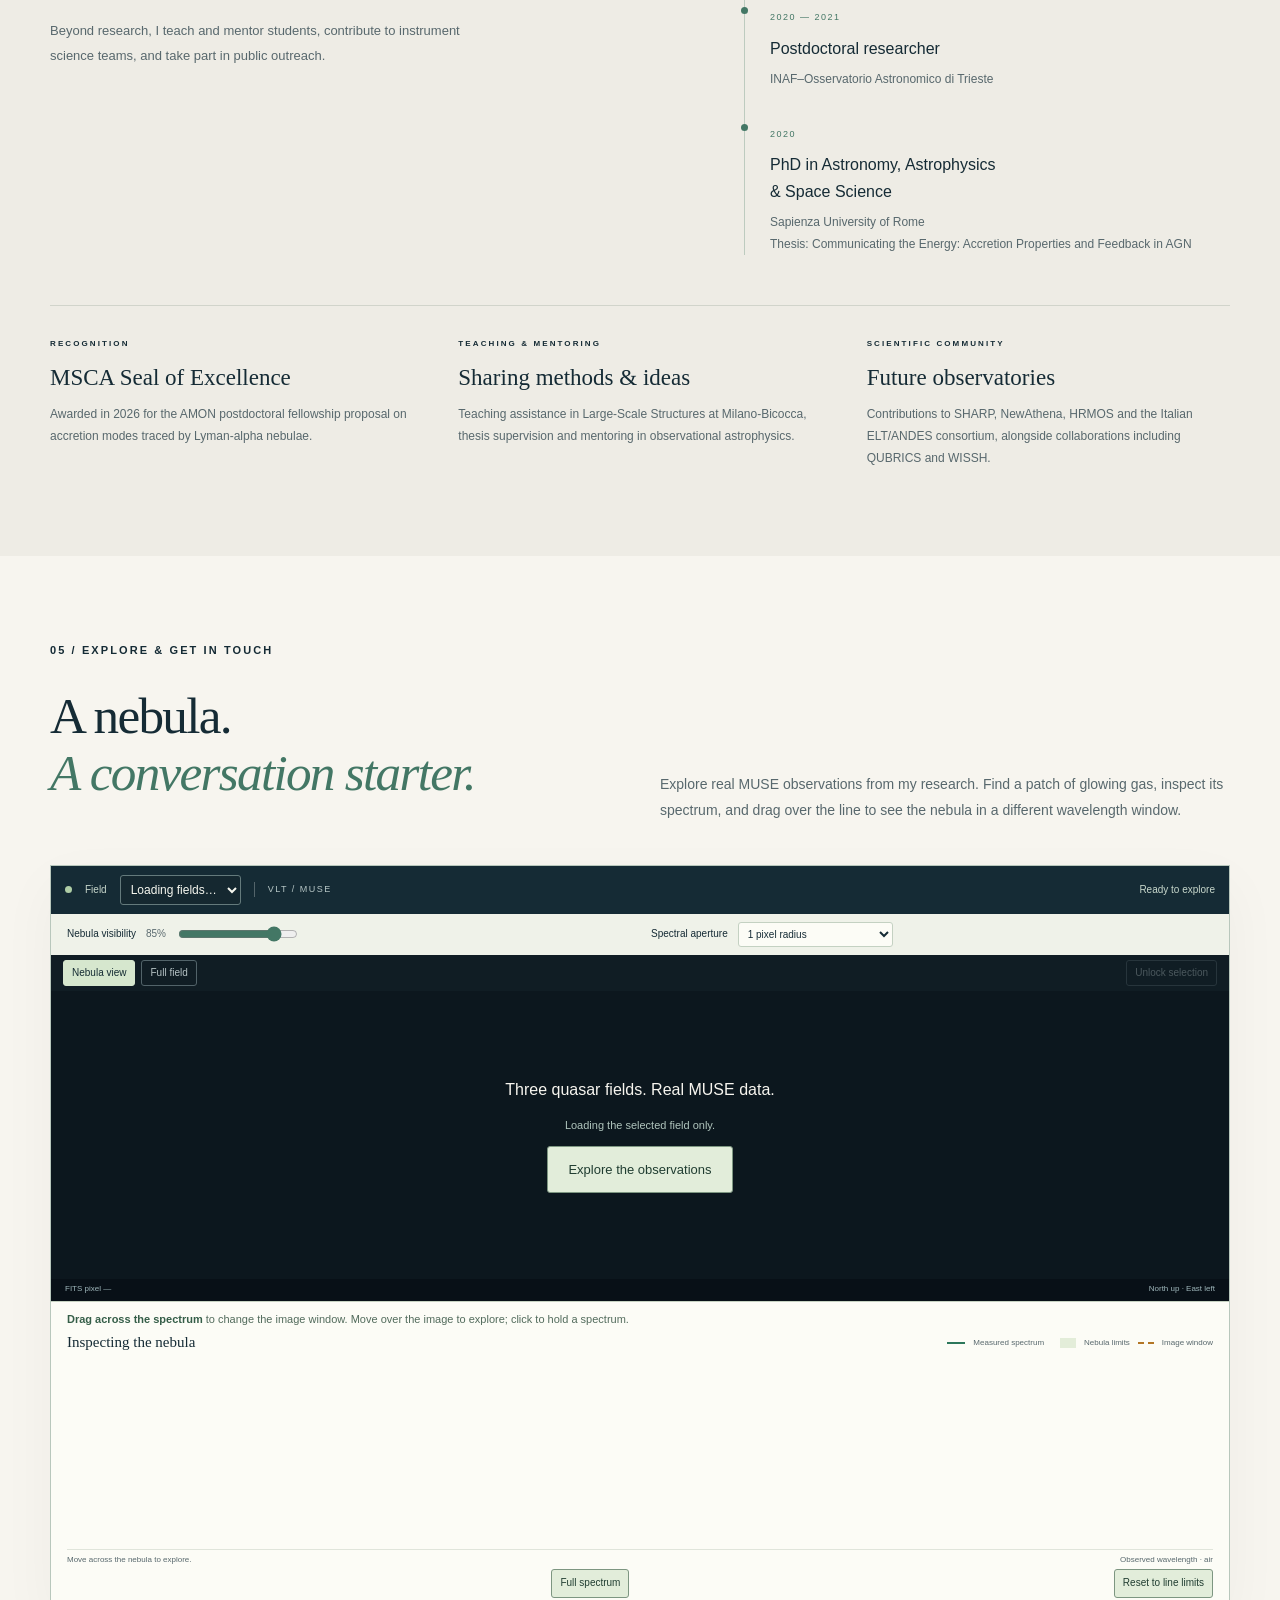
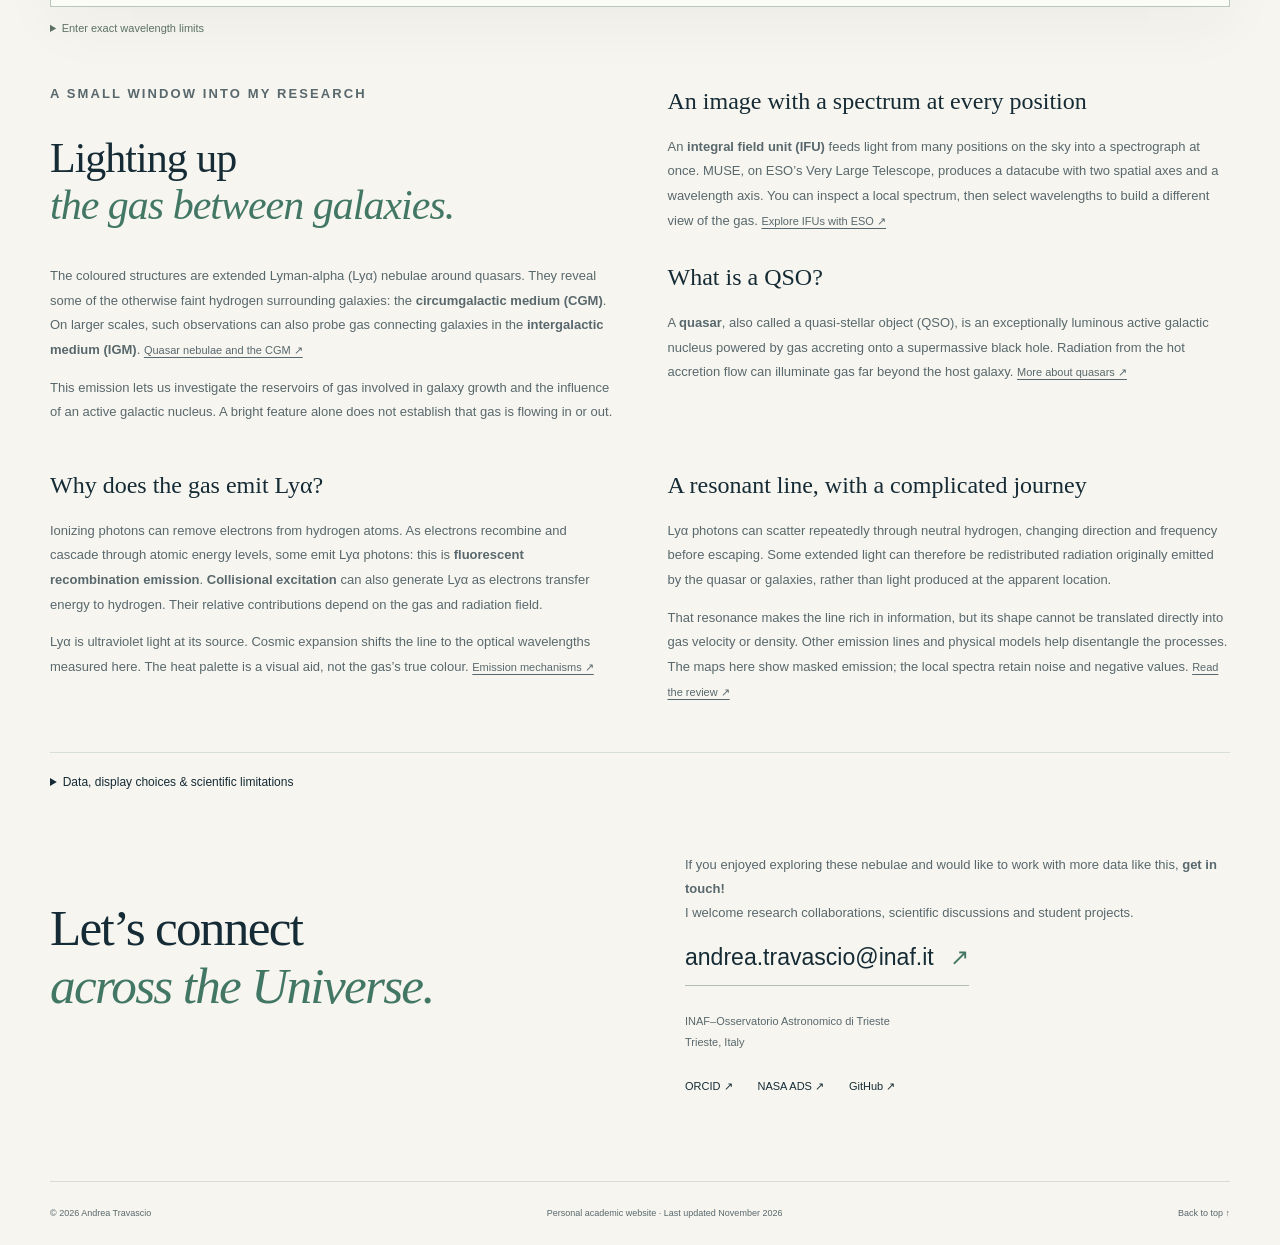
==== commit 75d470d4: "Add interactive MUSE explorer to contact section" ====
--- a/index.html
+++ b/index.html
@@ -8,7 +8,7 @@
   <title>Andrea Travascio · Astrophysics</title>
   <link rel="icon" href="assets/favicon.svg" type="image/svg+xml">
   <link rel="stylesheet" href="style.css">
-</head>
+<link rel="stylesheet" href="muse.css"></head>
 <body>
 <a class="skip" href="#main">Skip to content</a>
 <header class="header"><div class="wrap header-inner">
@@ -58,9 +58,14 @@
 </div></section>
 <section class="section wrap" id="software"><div class="section-top"><p class="eyebrow">03 / SOFTWARE &amp; METHODS</p><p class="section-aside">Turning observations<br>into physical insight.</p></div><div class="software-layout"><div><h2>Building tools.<br><em>Connecting scales.</em></h2><p class="section-lead">I develop Python tools for reproducible analysis of extended emission in integral-field spectroscopic data, alongside multiwavelength and photoionization modelling.</p></div><div class="software-panel"><div class="code-symbol" aria-hidden="true">&lt; / &gt;</div><h3>NebulaKit &amp; AutomatiCubEx</h3><p>Modular tools and pipelines for the automated, homogeneous analysis of extended emission and circumgalactic gas in IFU observations.</p><a class="button button-light" href="https://github.com/AndTrx/CGM-multiTransitions">Explore the code on GitHub ↗</a><div class="software-tags">PYTHON / IFU DATA / CGM</div></div></div></section>
 <section class="about section" id="about"><div class="wrap"><div class="section-top"><p class="eyebrow">04 / ABOUT &amp; EXPERIENCE</p><a class="text-link" href="cv.html">Academic profile &amp; printable CV ↗</a></div><div class="about-layout"><div><h2>A path through<br><em>observational astrophysics.</em></h2><p class="section-lead">My work brings together integral-field spectroscopy, high-energy astrophysics and the study of galaxy environments. I am also developing expertise in machine learning for large astrophysical datasets.</p><p class="about-note">Beyond research, I teach and mentor students, contribute to instrument science teams, and take part in public outreach.</p></div><div class="timeline"><article><span>2025 — PRESENT</span><h3>Researcher · INAF–OATs</h3><p>Osservatorio Astronomico di Trieste<br>PRIN 2022 BIG-z</p></article><article><span>2021 — 2025</span><h3>Postdoctoral researcher</h3><p>University of Milano-Bicocca<br>ERC CosmicWeb project</p></article><article><span>2020 — 2021</span><h3>Postdoctoral researcher</h3><p>INAF–Osservatorio Astronomico di Trieste</p></article><article><span>2020</span><h3>PhD in Astronomy, Astrophysics<br>&amp; Space Science</h3><p>Sapienza University of Rome<br>Thesis: Communicating the Energy: Accretion Properties and Feedback in AGN</p></article></div></div><div class="about-grid"><article><p class="eyebrow">RECOGNITION</p><h3>MSCA Seal of Excellence</h3><p>Awarded in 2026 for the AMON postdoctoral fellowship proposal on accretion modes traced by Lyman-alpha nebulae.</p></article><article><p class="eyebrow">TEACHING &amp; MENTORING</p><h3>Sharing methods &amp; ideas</h3><p>Teaching assistance in Large-Scale Structures at Milano-Bicocca, thesis supervision and mentoring in observational astrophysics.</p></article><article><p class="eyebrow">SCIENTIFIC COMMUNITY</p><h3>Future observatories</h3><p>Contributions to SHARP, NewAthena, HRMOS and the Italian ELT/ANDES consortium, alongside collaborations including QUBRICS and WISSH.</p></article></div></div></section>
-<section class="contact section wrap" id="contact"><p class="eyebrow">05 / GET IN TOUCH</p><div class="contact-layout"><h2>Let’s connect<br><em>across the Universe.</em></h2><div><p>For research collaborations, scientific discussions<br>and student projects.</p><a class="email" href="mailto:andrea.travascio@inaf.it">andrea.travascio@inaf.it <span aria-hidden="true">↗</span></a><p class="affiliation">INAF–Osservatorio Astronomico di Trieste<br>Trieste, Italy</p><div class="contact-links"><a href="https://orcid.org/0000-0002-8863-888X">ORCID ↗</a><a href="https://ui.adsabs.harvard.edu/search/q=author%3A%22Travascio%2C%20Andrea%22&amp;sort=date%20desc">NASA ADS ↗</a><a href="https://github.com/AndTrx">GitHub ↗</a></div></div></div></section>
+<section class="contact section wrap" id="contact"><p class="eyebrow">05 / EXPLORE &amp; GET IN TOUCH</p><div class="contact-explore-intro"><h2>A nebula.<br><em>A conversation starter.</em></h2><p>Explore real MUSE observations from my research. Find a patch of glowing gas, inspect its spectrum, and drag over the line to see the nebula in a different wavelength window.</p></div><section class="explorer" id="explorer" aria-label="Interactive MUSE observation" aria-busy="true"><div class="explorer-heading"><div><span class="obs-dot"></span><label class="observation-label" for="observation">Field</label><select id="observation" aria-label="Observation"><option>Loading fields…</option></select><span class="instrument">VLT / MUSE</span></div><span class="live-status" id="status" role="status">Loading observation…</span></div>
+<div class="viewer-toolbar"><div class="control"><label for="opacity">Nebula visibility <output id="opacity-value">85%</output></label><input id="opacity" type="range" min="0" max="100" value="85"></div><div class="control"><label for="aperture">Spectral aperture</label><select id="aperture"><option value="0">Single spaxel</option><option value="1" selected>1 pixel radius</option><option value="2">2 pixel radius</option><option value="3">3 pixel radius</option><option value="4">4 pixel radius</option><option value="5">5 pixel radius</option><option value="6">6 pixel radius</option><option value="7">7 pixel radius</option><option value="8">8 pixel radius</option></select></div></div><div class="observation-top"><div class="field-column"><div class="field-tools"><div class="view-buttons" role="group" aria-label="Field of view"><button id="view-nebula" aria-pressed="true" class="selected">Nebula view</button><button id="view-field" aria-pressed="false">Full field</button></div><button id="release" disabled>Unlock selection</button></div><div class="image-stage"><canvas id="field" tabindex="0" role="img" aria-label="MUSE field of J1621 with the masked nebula overlaid. Move the pointer or tap on the coloured nebula. Arrow keys move the selection; Enter locks or unlocks it."></canvas><div id="loading" class="loading"><span>Preparing your view of J1621</span><small id="load-detail">Loading the selected field only.</small></div><div class="image-badge">IM field + masked nebula</div><div class="compass" aria-hidden="true">N ↑<br>E ←</div></div><div class="image-readout"><span id="position">FITS pixel —</span><span id="sky">North up · East left</span></div></div>
+</div>
+<div class="spectrum-panel"><p class="brush-instruction"><strong>Drag across the spectrum</strong> to change the image window. Move over the image to explore; click to hold a spectrum.</p><div class="spectrum-heading"><div><p class="eyebrow">LOCAL SPECTRUM / PSF &amp; CONTINUUM SUBTRACTED</p><h3 id="spectrum-title">Inspecting the nebula</h3></div><div class="spectrum-key"><span class="line-key"></span> Measured spectrum <span class="band-key"></span> Nebula limits <span class="window-key"></span> Image window</div></div><canvas id="spectrum" tabindex="0" role="img" aria-label="Local spectrum, with observed air wavelength in angstroms on the horizontal axis and summed signal in native data units on the vertical axis."></canvas><div class="spectrum-footer"><span id="spectrum-info">Move across the nebula to explore.</span><span id="spectral-cursor">Observed wavelength · air</span></div><div class="brush-tools"><p id="line-limits" class="line-limits"></p><button id="spectrum-view">Full spectrum</button><button id="reset-window">Reset to line limits</button></div><p id="window-info" role="status"></p></div></section>
+<details class="numeric-window"><summary>Enter exact wavelength limits</summary><div class="spectral-controls"><div class="spectral-controls-title"><h3>Image wavelength window</h3></div><div class="range-controls"><label>From <input id="wave-min" type="number" aria-label="Minimum wavelength"> Å</label><label>To <input id="wave-max" type="number" aria-label="Maximum wavelength"> Å</label><button id="apply-window">Apply window</button></div><label class="range-label" for="channel-min">Lower channel</label><input id="channel-min" type="range" min="0" max="1" value="0"><label class="range-label" for="channel-max">Upper channel</label><input id="channel-max" type="range" min="0" max="1" value="1"><p class="window-help">Use these optional controls, or drag directly across the spectrum above. Only masked emission within this window is shown. The green band always marks the nebula’s full detected line extent.</p></div></details><section class="muse-explanation science-story" aria-label="Understanding quasar nebulae"><div><p class="eyebrow">A SMALL WINDOW INTO MY RESEARCH</p><h2>Lighting up<br><em>the gas between galaxies.</em></h2><p>The coloured structures are extended Lyman-alpha (Lyα) nebulae around quasars. They reveal some of the otherwise faint hydrogen surrounding galaxies: the <strong>circumgalactic medium (CGM)</strong>. On larger scales, such observations can also probe gas connecting galaxies in the <strong>intergalactic medium (IGM)</strong>. <a href="https://doi.org/10.1093/mnras/sty2827">Quasar nebulae and the CGM ↗</a></p><p>This emission lets us investigate the reservoirs of gas involved in galaxy growth and the influence of an active galactic nucleus. A bright feature alone does not establish that gas is flowing in or out.</p></div><div><h3>An image with a spectrum at every position</h3><p>An <strong>integral field unit (IFU)</strong> feeds light from many positions on the sky into a spectrograph at once. MUSE, on ESO’s Very Large Telescope, produces a datacube with two spatial axes and a wavelength axis. You can inspect a local spectrum, then select wavelengths to build a different view of the gas. <a href="https://www.eso.org/public/teles-instr/technology/ifu/">Explore IFUs with ESO ↗</a></p><h3>What is a QSO?</h3><p>A <strong>quasar</strong>, also called a quasi-stellar object (QSO), is an exceptionally luminous active galactic nucleus powered by gas accreting onto a supermassive black hole. Radiation from the hot accretion flow can illuminate gas far beyond the host galaxy. <a href="https://www.eso.org/public/news/eso2402/">More about quasars ↗</a></p></div><div><h3>Why does the gas emit Lyα?</h3><p>Ionizing photons can remove electrons from hydrogen atoms. As electrons recombine and cascade through atomic energy levels, some emit Lyα photons: this is <strong>fluorescent recombination emission</strong>. <strong>Collisional excitation</strong> can also generate Lyα as electrons transfer energy to hydrogen. Their relative contributions depend on the gas and radiation field.</p><p>Lyα is ultraviolet light at its source. Cosmic expansion shifts the line to the optical wavelengths measured here. The heat palette is a visual aid, not the gas’s true colour. <a href="https://ned.ipac.caltech.edu/level5/March17/Cantalupo/Cantalupo3.html">Emission mechanisms ↗</a></p></div><div><h3>A resonant line, with a complicated journey</h3><p>Lyα photons can scatter repeatedly through neutral hydrogen, changing direction and frequency before escaping. Some extended light can therefore be redistributed radiation originally emitted by the quasar or galaxies, rather than light produced at the apparent location.</p><p>That resonance makes the line rich in information, but its shape cannot be translated directly into gas velocity or density. Other emission lines and physical models help disentangle the processes. The maps here show masked emission; the local spectra retain noise and negative values. <a href="https://arxiv.org/abs/1612.00491">Read the review ↗</a></p></div></section><details class="data-notes"><summary>Data, display choices &amp; scientific limitations</summary><div><p><strong>Wavelength:</strong> original linear FITS AWAV axis (air wavelengths), 1.25 Å per channel. All channels of each supplied cutout are available. The green band and persistent numerical limits show the full spectral extent of object ID 1, independently of the selected image window. No systemic redshift or velocity zero point is assumed.</p><p><strong>Signal:</strong> original numerical data units. The input cube does not supply BUNIT, so no physical flux or surface-brightness units are asserted. Circular apertures include spaxels whose centres lie within the selected radius (0–8 pixels, or 0–1.6 arcsec); radius zero selects one spaxel. Apertures sum finite samples without spectral smoothing or normalization. No variance cube was supplied; the plot has no uncertainty estimates.</p><p><strong>Spatial coordinates:</strong> 0.2 arcsec per pixel, north up and east left. The image, cube and mask share the same spatial grid and WCS. Readouts use one-based FITS pixel coordinates. The sky coordinate refers to the central spaxel and is calculated from the FITS TAN projection.</p><p><strong>Display:</strong> the background and overlay use independent asinh stretches for visibility. The overlay uses a heat palette and mask-normalized Gaussian smoothing (σ = 1.2 pixels) for display. These affect only the images, not the plotted spectrum. Overlay transparency is zero outside the mask footprint. The colour overlay is not a calibrated surface-brightness map.</p><p><strong>Web data:</strong> the original FITS files are not uploaded. This preview uses a spatial crop padded for the largest aperture and all channels in each supplied cutout, stored as float32 without binning or rounding beyond the original float32 precision.</p><p id="source-files"></p><p>Prototype for review with Andrea Travascio. This display is an exploration tool, not a substitute for scientific measurements or noise/significance analysis.</p></div></details>
+<div class="contact-layout"><h2>Let’s connect<br><em>across the Universe.</em></h2><div><p>If you enjoyed exploring these nebulae and would like to work with more data like this, <strong>get in touch!</strong><br>I welcome research collaborations, scientific discussions and student projects.</p><a class="email" href="mailto:andrea.travascio@inaf.it">andrea.travascio@inaf.it <span aria-hidden="true">↗</span></a><p class="affiliation">INAF–Osservatorio Astronomico di Trieste<br>Trieste, Italy</p><div class="contact-links"><a href="https://orcid.org/0000-0002-8863-888X">ORCID ↗</a><a href="https://ui.adsabs.harvard.edu/search/q=author%3A%22Travascio%2C%20Andrea%22&amp;sort=date%20desc">NASA ADS ↗</a><a href="https://github.com/AndTrx">GitHub ↗</a></div></div></div></section>
 </main>
 <footer class="wrap footer"><span>© 2026 Andrea Travascio</span><span>Personal academic website · Last updated November 2026</span><a href="#home">Back to top ↑</a></footer>
-<script src="script.js"></script>
+<script src="script.js"></script><script src="muse.js"></script>
 </body>
 </html>
--- a/muse.css
+++ b/muse.css
@@ -0,0 +1,10 @@
+.muse-wrap{width:min(1120px,calc(100% - 64px));margin:auto}.muse-intro{padding:64px 0 38px;max-width:820px}.muse-intro h1{font-size:clamp(42px,5vw,70px);line-height:1.07;letter-spacing:-2.5px;margin-bottom:24px}.muse-intro>p:last-child{font-size:16px;line-height:1.85;max-width:680px;color:var(--muted)}.muse-intro .eyebrow{margin-bottom:20px}.explorer{border:1px solid #b8c7bc;box-shadow:0 20px 55px #152b350a;background:#fcfcf6}.explorer-heading{display:flex;justify-content:space-between;align-items:center;gap:18px;padding:18px 22px;background:var(--ink);color:#edf2e9;font-size:12px}.explorer-heading>div{display:flex;align-items:center;gap:13px}.obs-dot{width:7px;height:7px;background:#afcea6;border-radius:50%;display:inline-block}.instrument{font-size:9px;letter-spacing:1.5px;color:#b9c9c8;border-left:1px solid #53646a;padding-left:13px}.live-status{font-size:10px;color:#c8d8cc}.observation-top{display:grid;grid-template-columns:minmax(0,1fr) 285px}.field-column{background:#081017;min-width:0}.field-tools{display:flex;justify-content:space-between;gap:10px;align-items:center;background:#101d24;padding:12px 16px}.field-tools button{cursor:pointer;border:1px solid #526369;background:transparent;color:#b7c4c6;border-radius:3px;padding:6px 10px;font-size:10px}.field-tools button.selected{background:#d6e7ce;border-color:#d6e7ce;color:#142b32}.field-tools button:disabled{opacity:.35;cursor:default}.view-buttons{display:flex;gap:6px}.image-stage{position:relative;aspect-ratio:375/349;overflow:hidden;background:#05080d}.image-stage canvas{display:block;width:100%;height:100%;cursor:crosshair;touch-action:pan-y}.image-badge{position:absolute;left:15px;top:13px;font-size:9px;color:#c8d7d8;letter-spacing:1px;pointer-events:none;padding:5px 8px;background:#071018aa}.compass{position:absolute;right:15px;top:15px;color:#d2dfd5;font-size:10px;line-height:1.7;pointer-events:none}.loading{position:absolute;inset:0;display:flex;align-items:center;justify-content:center;flex-direction:column;background:#0c171e;color:#f7f5ef;gap:12px;z-index:2;text-align:center;padding:20px}.loading[hidden]{display:none}.loading small{color:#b0c5bd;font-size:11px}.image-readout{display:flex;justify-content:space-between;gap:12px;color:#9fb7bb;padding:12px 16px;font-size:9px;line-height:1.5;min-height:40px;flex-wrap:wrap}.explorer-aside{padding:30px 25px;background:#f0f2e9;border-left:1px solid #d5ded1}.explorer-aside .eyebrow{font-size:9px;letter-spacing:1.5px;margin-bottom:15px}.explorer-aside h2{font:35px/1.1 var(--serif);letter-spacing:-.8px;margin-bottom:25px}.explorer-aside ol{padding-left:18px;font-size:12px;color:var(--muted);line-height:1.8}.explorer-aside li{padding:0 0 13px 5px}.explorer-aside li strong{color:var(--ink);font-weight:600}.control{margin:22px 0}.control label{font-size:11px;display:flex;justify-content:space-between;margin-bottom:9px;gap:10px}.control output{font-size:10px;color:var(--muted)}.control input{width:100%;accent-color:var(--accent)}.control select{width:100%;font:11px var(--sans);background:#fcfcf6;padding:10px 8px;border:1px solid #c4d1c2;color:var(--ink);border-radius:3px}.aperture-note{font-size:10px!important;color:var(--muted);line-height:1.8}.overlay-key{font-size:10px;border-top:1px solid #cbd6c8;margin-top:25px;padding-top:18px;color:var(--muted)}.overlay-key span{display:inline-block;width:33px;height:8px;background:linear-gradient(90deg,#841431,#ffd56a);margin-right:8px}.spectrum-panel{padding:24px 24px 14px;border-top:1px solid #c6d2c2}.spectrum-heading{display:flex;justify-content:space-between;align-items:center;gap:20px}.spectrum-heading .eyebrow{font-size:8px;letter-spacing:1.4px;margin:0 0 7px}.spectrum-heading h3{font:20px var(--serif);margin:0 0 12px}.spectrum-key{display:flex;align-items:center;gap:8px;font-size:9px;color:var(--muted);flex-wrap:wrap;justify-content:flex-end}.line-key{display:inline-block;width:18px;border-top:2px solid #2c775b}.band-key{display:inline-block;width:16px;height:10px;background:#e3edd9;margin-left:8px}#spectrum{width:100%;height:270px;display:block;cursor:crosshair}.spectrum-footer{display:flex;justify-content:space-between;gap:20px;font-size:9px;color:var(--muted);border-top:1px solid #e0e5db;padding-top:12px;line-height:1.6;flex-wrap:wrap;min-height:32px}.muse-explanation{padding:65px 0 35px;display:grid;grid-template-columns:1fr 1fr;gap:75px}.muse-explanation h2{font:42px/1.12 var(--serif);letter-spacing:-1px}.muse-explanation p{font-size:13px;line-height:1.9;color:var(--muted)}.muse-explanation h3{font-size:16px;font-weight:500;margin-bottom:12px}.muse-explanation h3:not(:first-child){margin-top:25px}.data-notes{border-top:1px solid var(--line);margin-bottom:65px;padding:20px 0;font-size:12px}.data-notes summary{cursor:pointer;color:var(--ink)}.data-notes>div{max-width:900px;padding-top:20px}.data-notes p{font-size:11px;line-height:1.9;color:var(--muted)}.data-notes p strong{color:var(--ink)}
+@media(max-width:1000px){.observation-top{grid-template-columns:minmax(0,1fr) 250px}.explorer-aside{padding:24px 20px}.explorer-aside h2{font-size:31px}.explorer-aside ol{font-size:11px}.control{margin:15px 0}}
+@media(max-width:760px){.muse-wrap{width:calc(100% - 30px)}.muse-intro{padding-top:38px}.muse-intro h1{font-size:clamp(37px,8vw,58px);letter-spacing:-1.6px}.muse-intro>p:last-child{font-size:14px}.observation-top{grid-template-columns:1fr}.explorer-aside{border-left:0;border-top:1px solid #d5ded1;padding:22px;display:grid;grid-template-columns:1fr 1fr;column-gap:25px}.explorer-aside>.eyebrow,.explorer-aside>h2,.explorer-aside>ol{display:none}.explorer-aside .control{margin:0 0 12px}.explorer-aside .aperture-note{grid-column:1/-1;margin-bottom:0}.overlay-key{grid-column:1/-1;padding-top:12px;margin-top:12px}.explorer-heading{padding:14px;font-size:11px}.live-status{font-size:9px}.spectrum-panel{padding:20px 10px 12px}.spectrum-heading{display:block;padding:0 6px}.spectrum-key{justify-content:flex-start;margin-bottom:12px;font-size:8px}#spectrum{height:235px}.spectrum-footer{padding-left:6px;padding-right:6px;gap:5px}.muse-explanation{grid-template-columns:1fr;gap:25px;padding-top:45px}.muse-explanation h2{font-size:37px}.muse-explanation .eyebrow{font-size:9px;margin-bottom:15px}.field-tools{padding:10px}.field-tools button{font-size:9px;padding:6px 7px}.instrument{font-size:8px}.image-readout{padding:9px 10px;font-size:8px}.image-badge{font-size:8px;left:8px;top:8px}.compass{font-size:9px;top:9px;right:9px}.explorer-aside{column-gap:15px;padding:18px}.control select{font-size:10px}.control label{font-size:10px}}
+
+/* Observation and wavelength controls */
+.observation-label{font-size:10px;color:#c8d8cc}#observation{max-width:210px;border:1px solid #647a7c;border-radius:3px;background:#152830;color:#f6f7ef;padding:6px;font-size:12px}.spectral-controls{border-top:1px solid #c8d4c8;padding:20px 25px;background:#f3f4e9}.spectral-controls-title{display:flex;justify-content:space-between;align-items:center;gap:15px}.spectral-controls-title h3{font-size:16px;margin:0}.spectral-controls button{font-size:11px;padding:6px 10px;border:1px solid #8a9d8c;background:transparent;border-radius:3px;cursor:pointer}.line-limits{font-size:12px;color:#315e43;font-weight:600;margin:14px 0}.range-controls{display:flex;gap:25px;flex-wrap:wrap}.range-controls label{font-size:12px}.range-controls input{width:115px;padding:7px;border:1px solid #acbca9;border-radius:3px;background:#fffdf7;color:#233b35;font:inherit}.spectral-controls input[type=range]{display:block;width:100%;accent-color:#ae7229;cursor:pointer}.range-label{display:block;font-size:10px;color:#65786b;margin-top:10px}.window-help,#window-info{font-size:11px;line-height:1.6;color:#65786b;margin:10px 0 0}.window-key{display:inline-block;width:16px;border-top:2px dashed #b37626}.overlay-key span{background:linear-gradient(90deg,#841431,#fa8523,#fff9db)}#spectrum{touch-action:pan-y;cursor:crosshair}@media(max-width:760px){.spectral-controls{padding:16px}.explorer-heading{flex-wrap:wrap}.spectral-controls-title{flex-wrap:wrap}#observation{max-width:180px}.range-controls{gap:12px}.range-controls input{width:100px}}
+
+/* Keep the sky and its spectrum in one uninterrupted view. */
+.observation-top{display:block}.viewer-toolbar{display:flex;gap:22px;align-items:center;padding:8px 16px;background:#eff2e9}.viewer-toolbar .control{margin:0;display:flex;gap:10px;align-items:center;flex:1}.viewer-toolbar .control label{margin:0;white-space:nowrap;font-size:10px}.viewer-toolbar .control select{max-width:155px;padding:5px;font-size:10px}.viewer-toolbar input[type=range]{max-width:120px}.image-stage{height:clamp(165px,32svh,320px);aspect-ratio:auto}.image-readout{min-height:22px;padding:4px 14px;font-size:8px}.field-tools{padding:5px 12px}.field-tools button{padding:4px 8px}.explorer-heading{padding:9px 14px}.spectrum-panel{padding:8px 16px}.spectrum-heading h3{font-size:15px;margin:0}.spectrum-heading .eyebrow{display:none}.spectrum-key{font-size:8px}.brush-instruction{font-size:11px;margin:0 0 6px;color:#526b5c}.brush-instruction strong{color:#355e48}#spectrum{height:clamp(145px,22svh,220px);touch-action:none}.spectrum-footer{padding-top:4px;min-height:20px;font-size:8px}.brush-tools{display:flex;align-items:center;justify-content:space-between;gap:8px}.brush-tools .line-limits{margin:5px 0;font-size:10px}.brush-tools button,.start-observation{border:1px solid #7d9681;background:#e2edda;padding:5px 8px;color:#203d31;border-radius:3px;font-size:10px;cursor:pointer}#window-info{margin:0;font-size:10px}.numeric-window{margin-top:12px;font-size:11px;color:#5b7263}.numeric-window summary{cursor:pointer}.start-observation{padding:12px 20px;font-size:13px}.contact-explore-intro{display:grid;grid-template-columns:1fr 1fr;gap:40px;align-items:end;margin-bottom:28px}.contact-explore-intro p{font-size:14px;line-height:1.8;color:var(--muted)}.contact .contact-layout{margin-top:40px}.science-story{gap:28px 55px;padding-top:45px}.science-story h3{font-family:var(--serif);font-size:24px;margin-bottom:13px}.science-story a{font-size:11px;text-decoration:underline;text-underline-offset:3px}.science-story p{font-size:13px}.contact .data-notes{margin-bottom:24px}.contact .explorer{scroll-margin-top:74px}
+@media(max-width:760px){.viewer-toolbar{gap:8px;padding:6px 10px}.viewer-toolbar .control{display:block}.viewer-toolbar .control label{font-size:9px;margin-bottom:2px}.viewer-toolbar .control select{padding:3px;width:100%}.viewer-toolbar input[type=range]{height:14px;width:100%}.explorer-heading{gap:4px;padding:6px 10px}.explorer-heading>div{gap:8px}.live-status{font-size:8px}.image-stage{height:clamp(160px,30svh,260px)}.spectrum-panel{padding:7px 8px}.spectrum-heading{display:flex;gap:5px}.spectrum-heading h3{font-size:12px}.spectrum-key{display:none}.brush-instruction{font-size:9px;line-height:1.4}.brush-tools .line-limits{font-size:9px}.brush-tools button{font-size:8px;white-space:nowrap}.spectrum-footer{gap:2px}#spectrum{height:clamp(140px,21svh,190px)}.contact-explore-intro{grid-template-columns:1fr;gap:12px}.science-story{gap:20px}.science-story h3{font-size:22px}.science-story p{font-size:12px}}
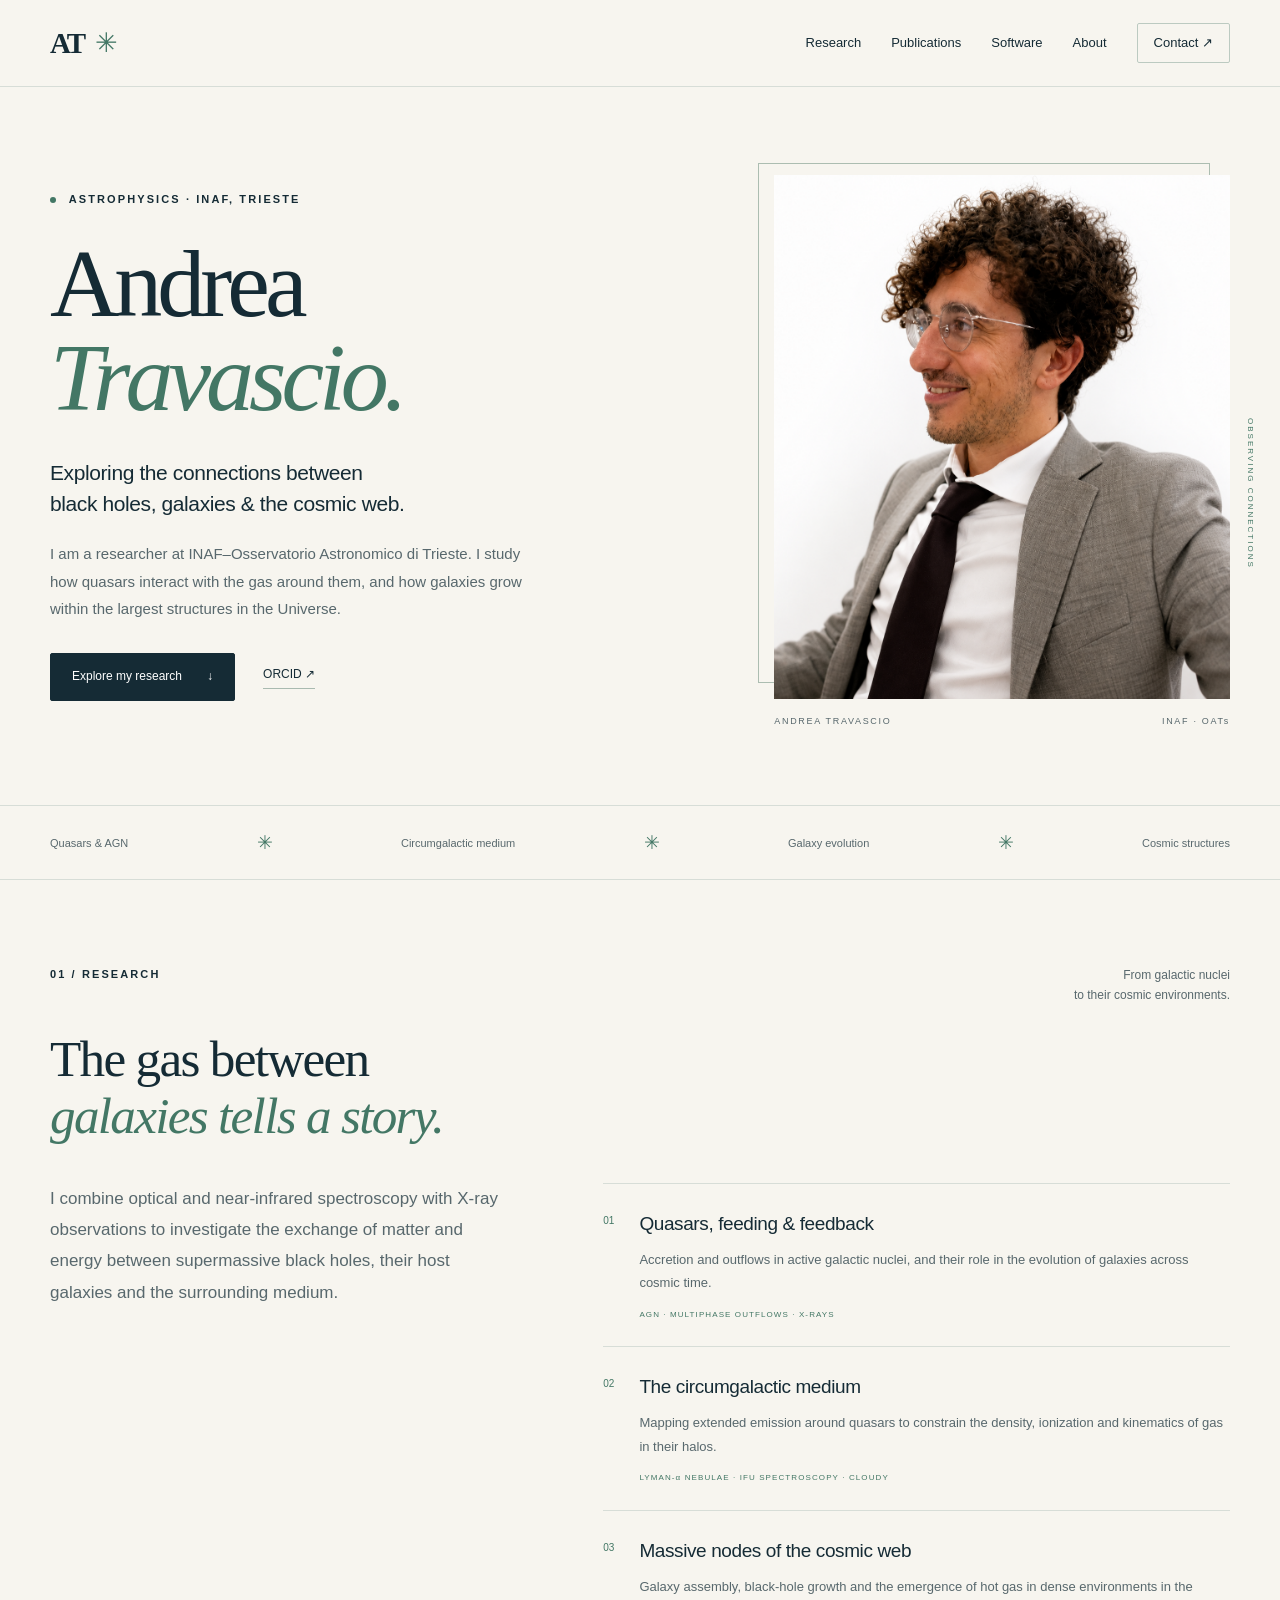
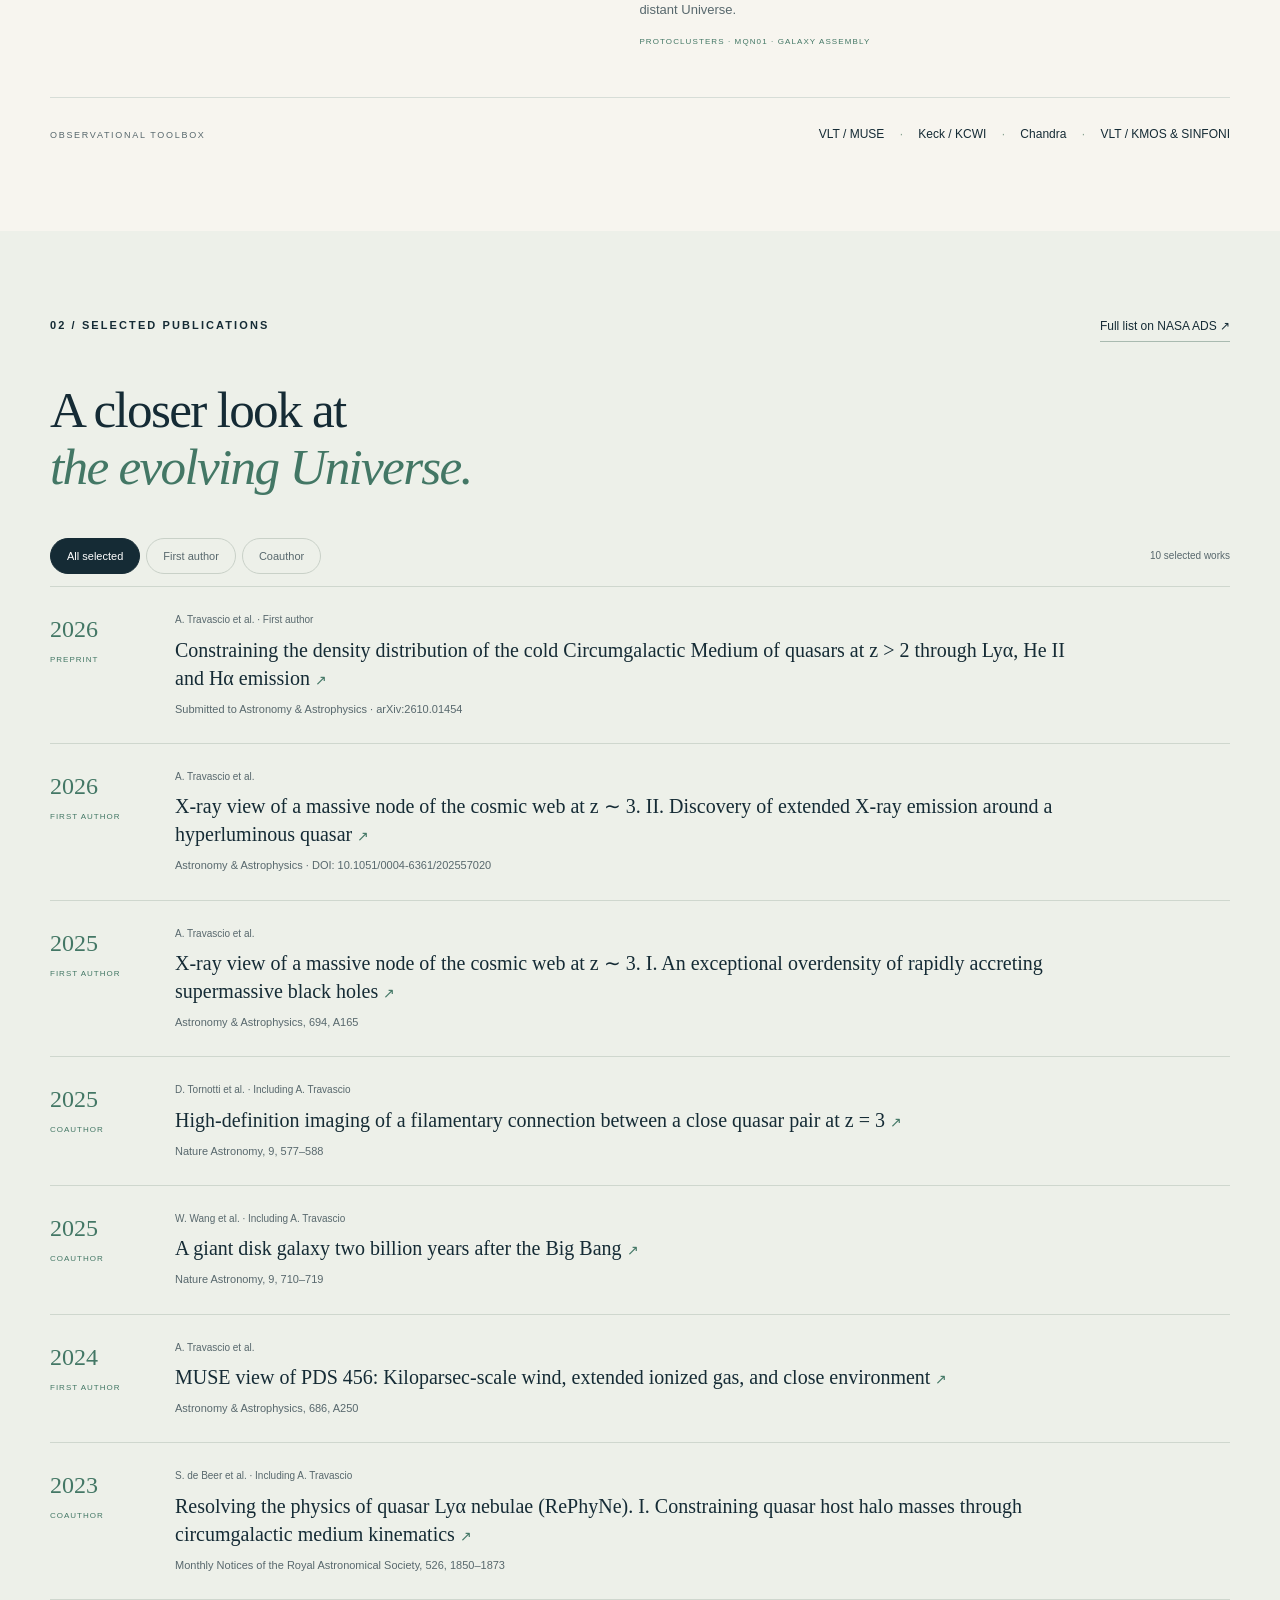
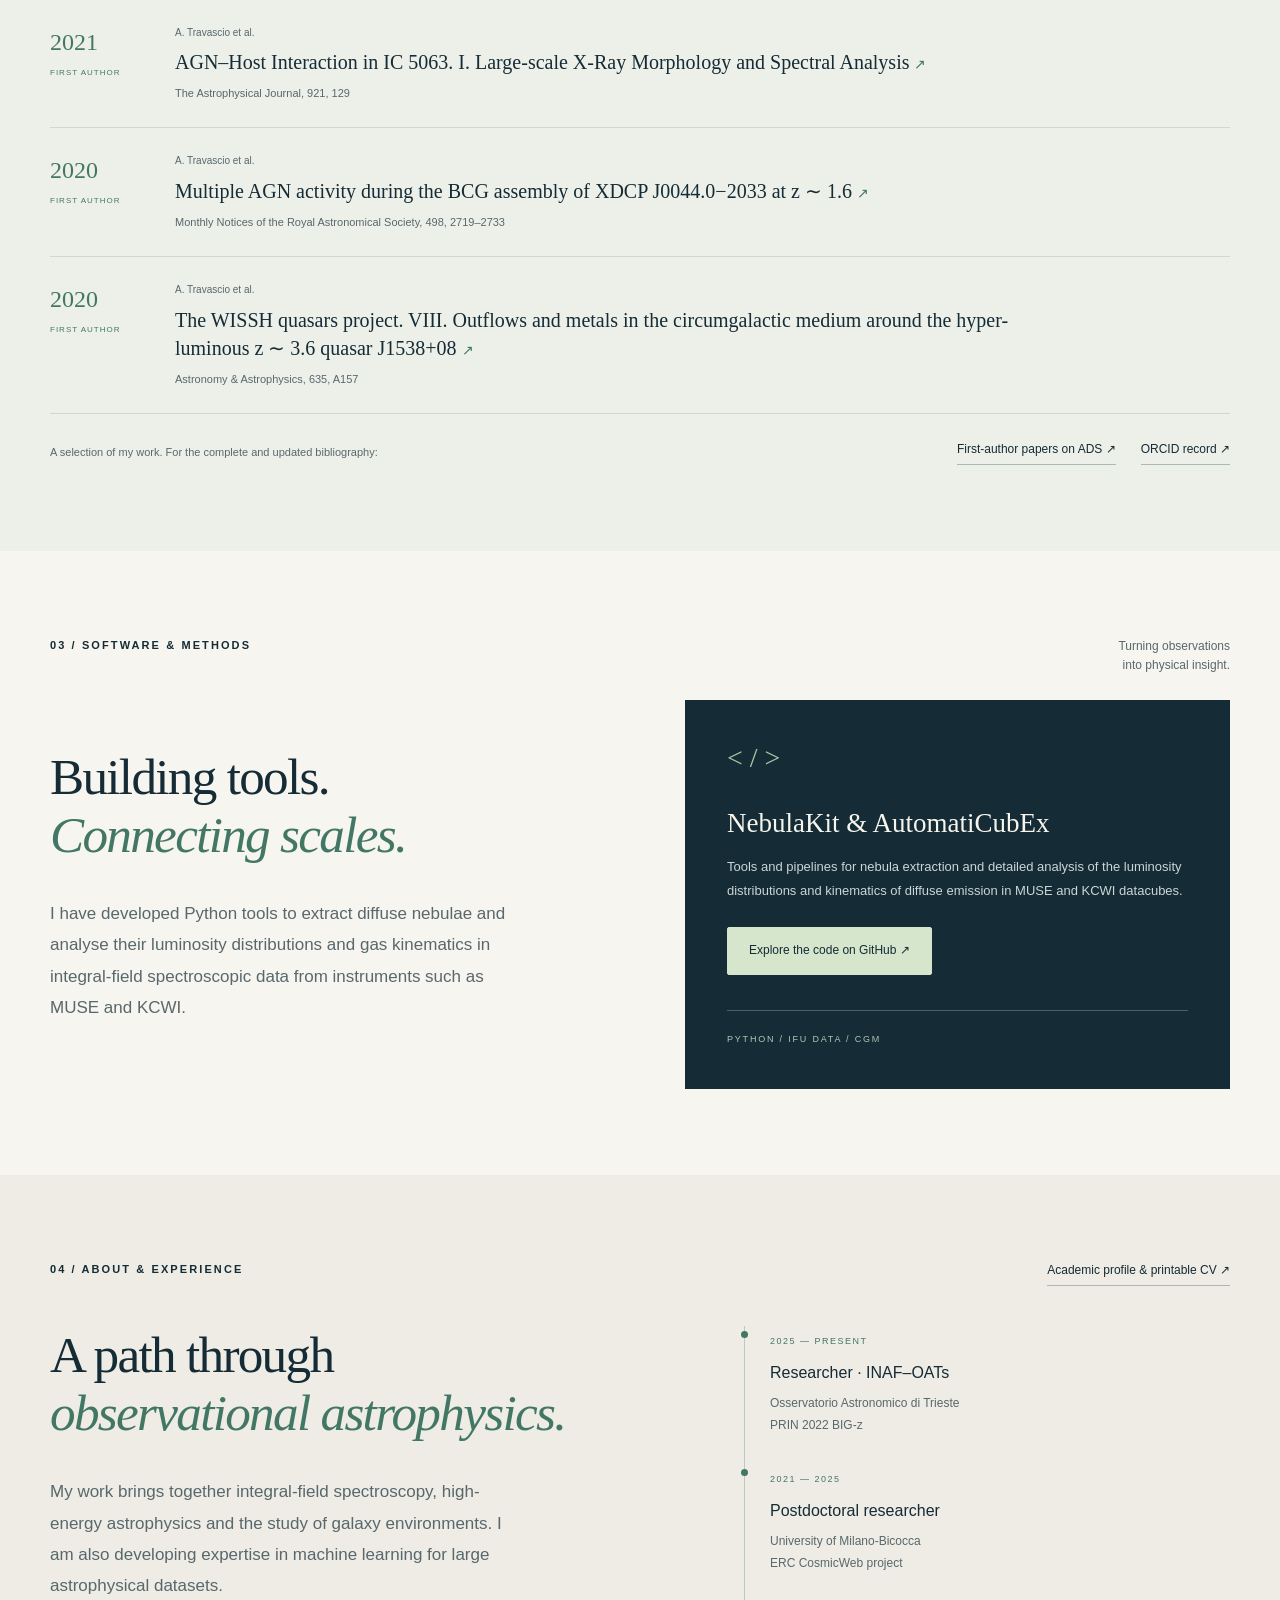
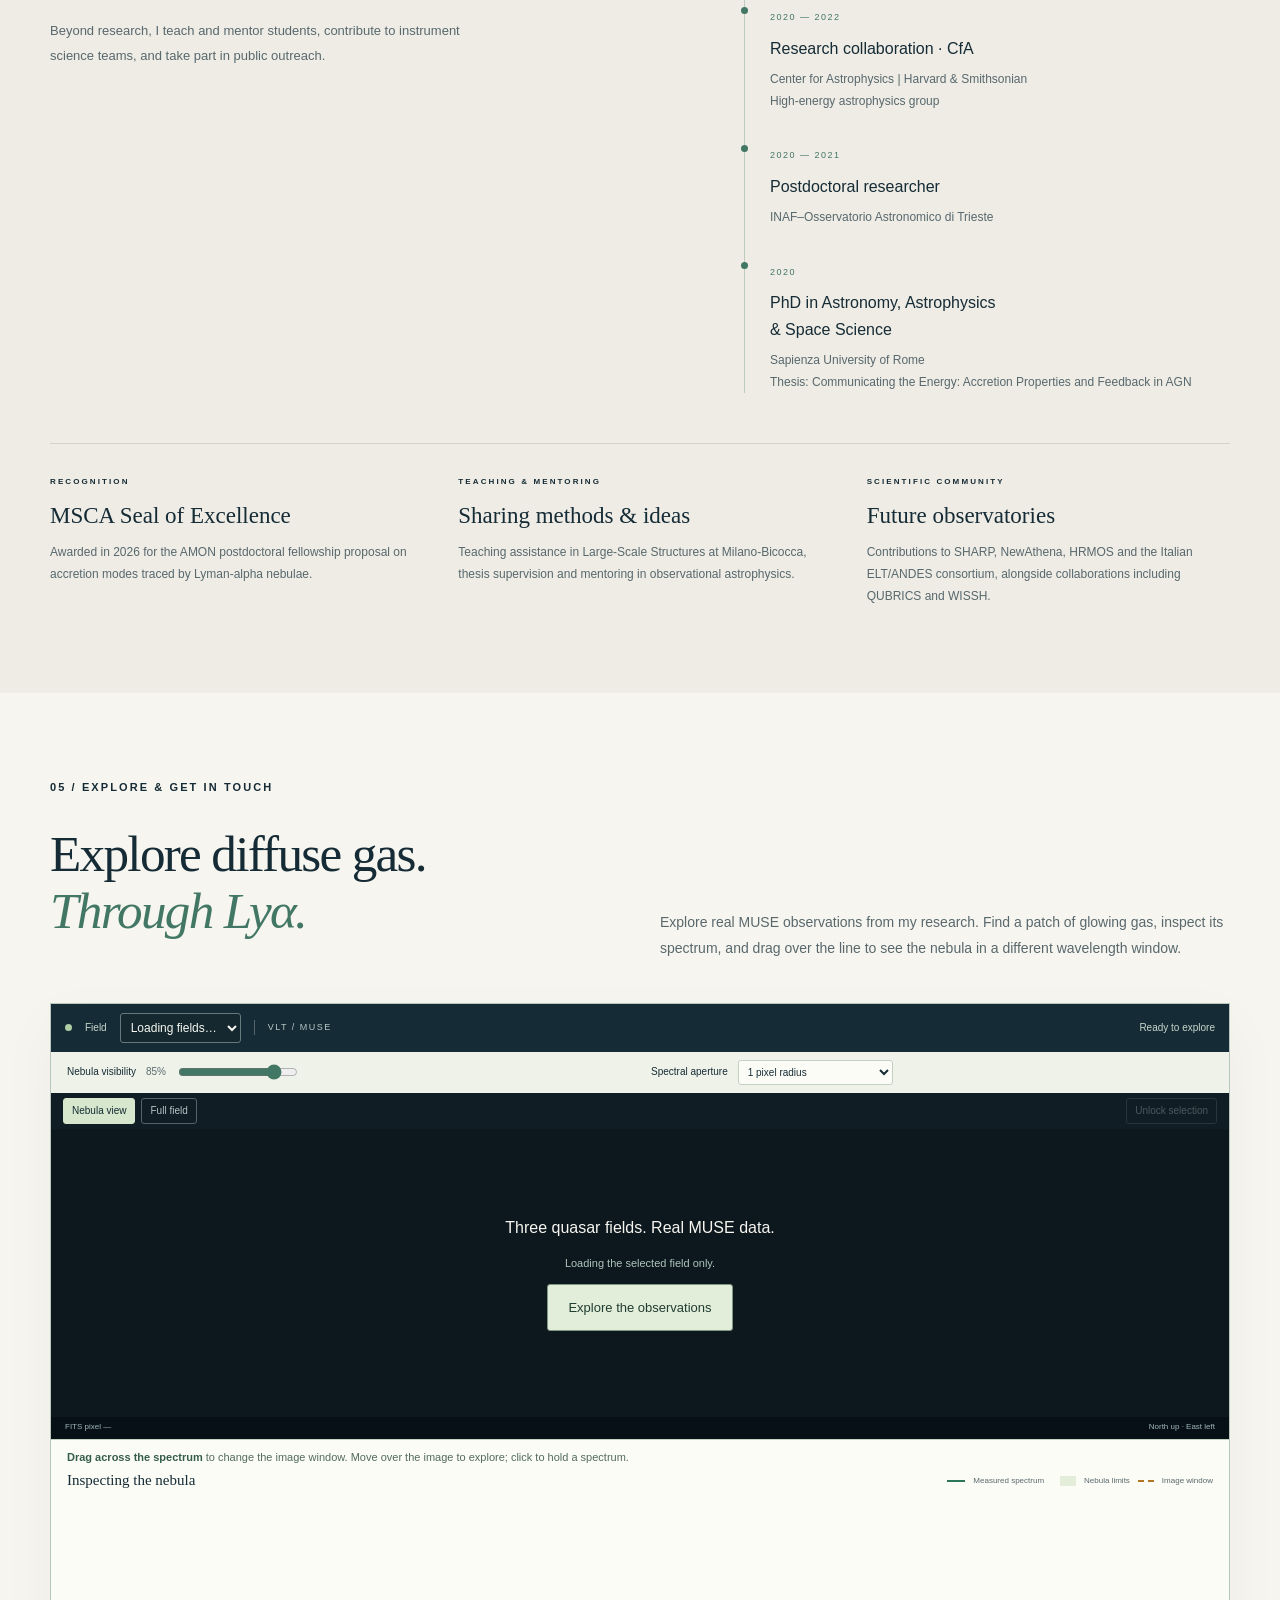
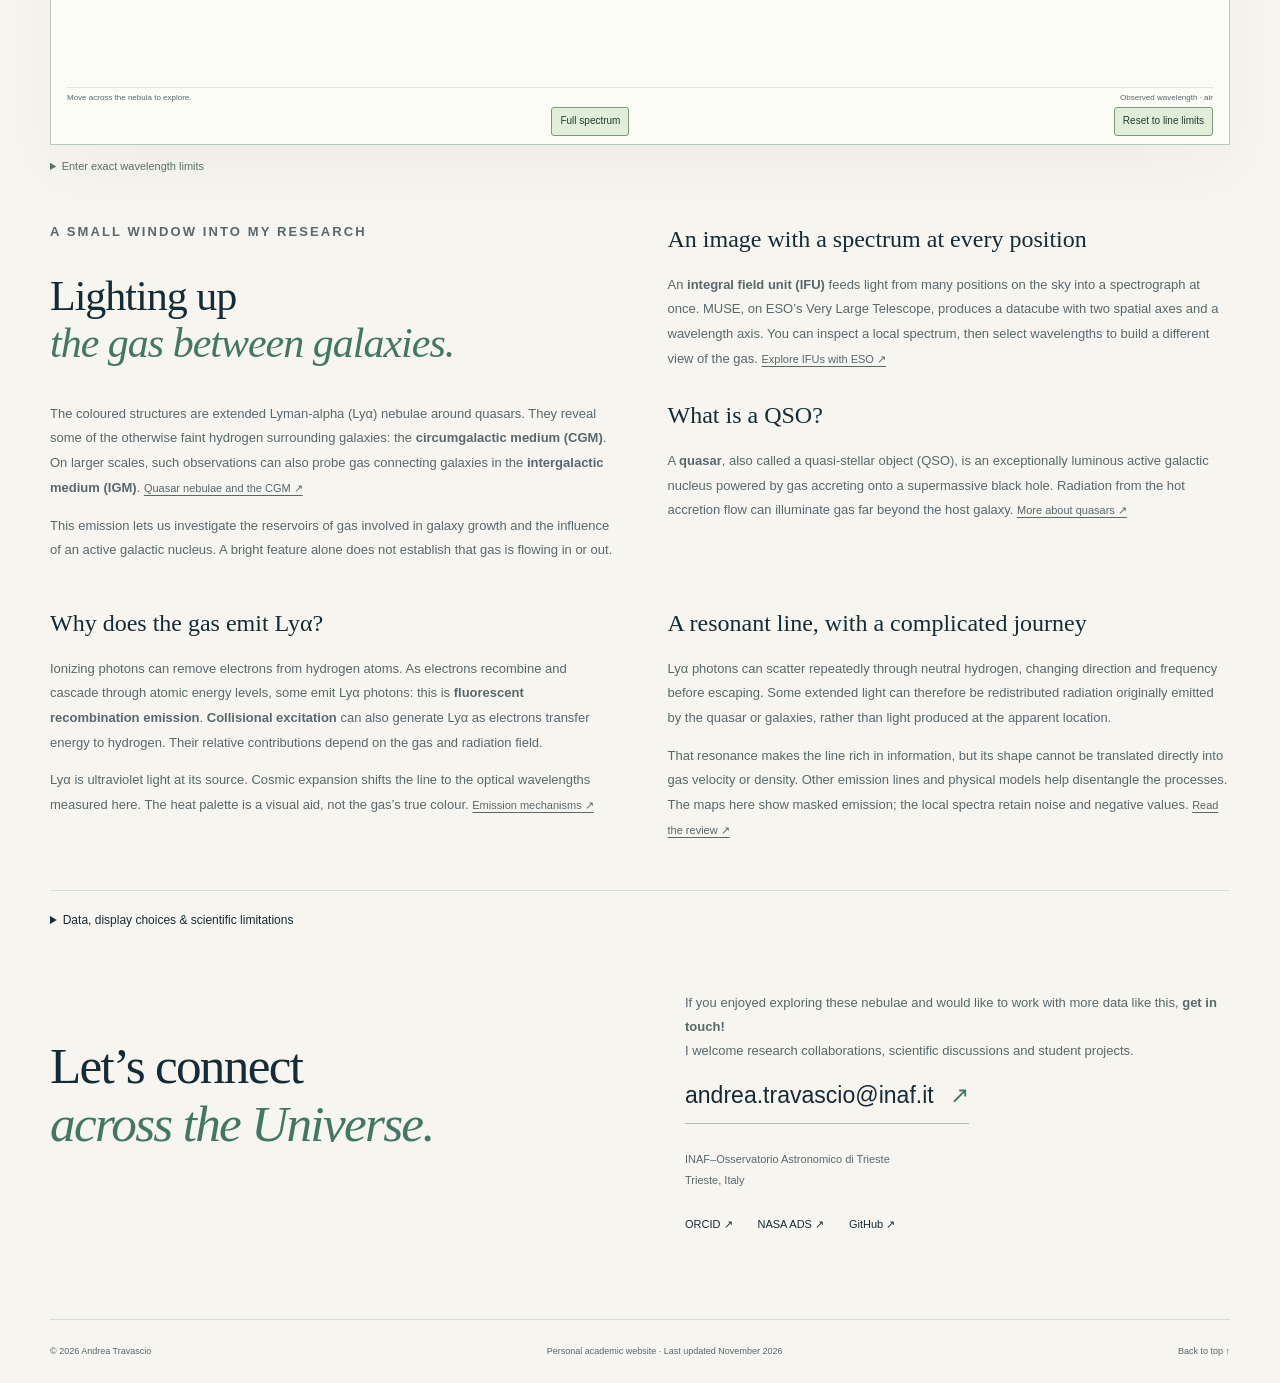
==== commit 4f87b0cc: "Clarify nebula tools, add CfA collaboration and refine explorer title" ====
--- a/index.html
+++ b/index.html
@@ -56,9 +56,9 @@
   </div>
   <div class="pub-bottom"><p>A selection of my work. For the complete and updated bibliography:</p><a class="text-link" href="https://ui.adsabs.harvard.edu/search/q=first_author%3A%22Travascio%2C%20Andrea%22&amp;sort=date%20desc">First-author papers on ADS ↗</a><a class="text-link" href="https://orcid.org/0000-0002-8863-888X">ORCID record ↗</a></div>
 </div></section>
-<section class="section wrap" id="software"><div class="section-top"><p class="eyebrow">03 / SOFTWARE &amp; METHODS</p><p class="section-aside">Turning observations<br>into physical insight.</p></div><div class="software-layout"><div><h2>Building tools.<br><em>Connecting scales.</em></h2><p class="section-lead">I develop Python tools for reproducible analysis of extended emission in integral-field spectroscopic data, alongside multiwavelength and photoionization modelling.</p></div><div class="software-panel"><div class="code-symbol" aria-hidden="true">&lt; / &gt;</div><h3>NebulaKit &amp; AutomatiCubEx</h3><p>Modular tools and pipelines for the automated, homogeneous analysis of extended emission and circumgalactic gas in IFU observations.</p><a class="button button-light" href="https://github.com/AndTrx/CGM-multiTransitions">Explore the code on GitHub ↗</a><div class="software-tags">PYTHON / IFU DATA / CGM</div></div></div></section>
-<section class="about section" id="about"><div class="wrap"><div class="section-top"><p class="eyebrow">04 / ABOUT &amp; EXPERIENCE</p><a class="text-link" href="cv.html">Academic profile &amp; printable CV ↗</a></div><div class="about-layout"><div><h2>A path through<br><em>observational astrophysics.</em></h2><p class="section-lead">My work brings together integral-field spectroscopy, high-energy astrophysics and the study of galaxy environments. I am also developing expertise in machine learning for large astrophysical datasets.</p><p class="about-note">Beyond research, I teach and mentor students, contribute to instrument science teams, and take part in public outreach.</p></div><div class="timeline"><article><span>2025 — PRESENT</span><h3>Researcher · INAF–OATs</h3><p>Osservatorio Astronomico di Trieste<br>PRIN 2022 BIG-z</p></article><article><span>2021 — 2025</span><h3>Postdoctoral researcher</h3><p>University of Milano-Bicocca<br>ERC CosmicWeb project</p></article><article><span>2020 — 2021</span><h3>Postdoctoral researcher</h3><p>INAF–Osservatorio Astronomico di Trieste</p></article><article><span>2020</span><h3>PhD in Astronomy, Astrophysics<br>&amp; Space Science</h3><p>Sapienza University of Rome<br>Thesis: Communicating the Energy: Accretion Properties and Feedback in AGN</p></article></div></div><div class="about-grid"><article><p class="eyebrow">RECOGNITION</p><h3>MSCA Seal of Excellence</h3><p>Awarded in 2026 for the AMON postdoctoral fellowship proposal on accretion modes traced by Lyman-alpha nebulae.</p></article><article><p class="eyebrow">TEACHING &amp; MENTORING</p><h3>Sharing methods &amp; ideas</h3><p>Teaching assistance in Large-Scale Structures at Milano-Bicocca, thesis supervision and mentoring in observational astrophysics.</p></article><article><p class="eyebrow">SCIENTIFIC COMMUNITY</p><h3>Future observatories</h3><p>Contributions to SHARP, NewAthena, HRMOS and the Italian ELT/ANDES consortium, alongside collaborations including QUBRICS and WISSH.</p></article></div></div></section>
-<section class="contact section wrap" id="contact"><p class="eyebrow">05 / EXPLORE &amp; GET IN TOUCH</p><div class="contact-explore-intro"><h2>A nebula.<br><em>A conversation starter.</em></h2><p>Explore real MUSE observations from my research. Find a patch of glowing gas, inspect its spectrum, and drag over the line to see the nebula in a different wavelength window.</p></div><section class="explorer" id="explorer" aria-label="Interactive MUSE observation" aria-busy="true"><div class="explorer-heading"><div><span class="obs-dot"></span><label class="observation-label" for="observation">Field</label><select id="observation" aria-label="Observation"><option>Loading fields…</option></select><span class="instrument">VLT / MUSE</span></div><span class="live-status" id="status" role="status">Loading observation…</span></div>
+<section class="section wrap" id="software"><div class="section-top"><p class="eyebrow">03 / SOFTWARE &amp; METHODS</p><p class="section-aside">Turning observations<br>into physical insight.</p></div><div class="software-layout"><div><h2>Building tools.<br><em>Connecting scales.</em></h2><p class="section-lead">I have developed Python tools to extract diffuse nebulae and analyse their luminosity distributions and gas kinematics in integral-field spectroscopic data from instruments such as MUSE and KCWI.</p></div><div class="software-panel"><div class="code-symbol" aria-hidden="true">&lt; / &gt;</div><h3>NebulaKit &amp; AutomatiCubEx</h3><p>Tools and pipelines for nebula extraction and detailed analysis of the luminosity distributions and kinematics of diffuse emission in MUSE and KCWI datacubes.</p><a class="button button-light" href="https://github.com/AndTrx/CGM-multiTransitions">Explore the code on GitHub ↗</a><div class="software-tags">PYTHON / IFU DATA / CGM</div></div></div></section>
+<section class="about section" id="about"><div class="wrap"><div class="section-top"><p class="eyebrow">04 / ABOUT &amp; EXPERIENCE</p><a class="text-link" href="cv.html">Academic profile &amp; printable CV ↗</a></div><div class="about-layout"><div><h2>A path through<br><em>observational astrophysics.</em></h2><p class="section-lead">My work brings together integral-field spectroscopy, high-energy astrophysics and the study of galaxy environments. I am also developing expertise in machine learning for large astrophysical datasets.</p><p class="about-note">Beyond research, I teach and mentor students, contribute to instrument science teams, and take part in public outreach.</p></div><div class="timeline"><article><span>2025 — PRESENT</span><h3>Researcher · INAF–OATs</h3><p>Osservatorio Astronomico di Trieste<br>PRIN 2022 BIG-z</p></article><article><span>2021 — 2025</span><h3>Postdoctoral researcher</h3><p>University of Milano-Bicocca<br>ERC CosmicWeb project</p></article><article><span>2020 — 2022</span><h3>Research collaboration · CfA</h3><p>Center for Astrophysics | Harvard &amp; Smithsonian<br>High-energy astrophysics group</p></article><article><span>2020 — 2021</span><h3>Postdoctoral researcher</h3><p>INAF–Osservatorio Astronomico di Trieste</p></article><article><span>2020</span><h3>PhD in Astronomy, Astrophysics<br>&amp; Space Science</h3><p>Sapienza University of Rome<br>Thesis: Communicating the Energy: Accretion Properties and Feedback in AGN</p></article></div></div><div class="about-grid"><article><p class="eyebrow">RECOGNITION</p><h3>MSCA Seal of Excellence</h3><p>Awarded in 2026 for the AMON postdoctoral fellowship proposal on accretion modes traced by Lyman-alpha nebulae.</p></article><article><p class="eyebrow">TEACHING &amp; MENTORING</p><h3>Sharing methods &amp; ideas</h3><p>Teaching assistance in Large-Scale Structures at Milano-Bicocca, thesis supervision and mentoring in observational astrophysics.</p></article><article><p class="eyebrow">SCIENTIFIC COMMUNITY</p><h3>Future observatories</h3><p>Contributions to SHARP, NewAthena, HRMOS and the Italian ELT/ANDES consortium, alongside collaborations including QUBRICS and WISSH.</p></article></div></div></section>
+<section class="contact section wrap" id="contact"><p class="eyebrow">05 / EXPLORE &amp; GET IN TOUCH</p><div class="contact-explore-intro"><h2>Explore diffuse gas.<br><em>Through Lyα.</em></h2><p>Explore real MUSE observations from my research. Find a patch of glowing gas, inspect its spectrum, and drag over the line to see the nebula in a different wavelength window.</p></div><section class="explorer" id="explorer" aria-label="Interactive MUSE observation" aria-busy="true"><div class="explorer-heading"><div><span class="obs-dot"></span><label class="observation-label" for="observation">Field</label><select id="observation" aria-label="Observation"><option>Loading fields…</option></select><span class="instrument">VLT / MUSE</span></div><span class="live-status" id="status" role="status">Loading observation…</span></div>
 <div class="viewer-toolbar"><div class="control"><label for="opacity">Nebula visibility <output id="opacity-value">85%</output></label><input id="opacity" type="range" min="0" max="100" value="85"></div><div class="control"><label for="aperture">Spectral aperture</label><select id="aperture"><option value="0">Single spaxel</option><option value="1" selected>1 pixel radius</option><option value="2">2 pixel radius</option><option value="3">3 pixel radius</option><option value="4">4 pixel radius</option><option value="5">5 pixel radius</option><option value="6">6 pixel radius</option><option value="7">7 pixel radius</option><option value="8">8 pixel radius</option></select></div></div><div class="observation-top"><div class="field-column"><div class="field-tools"><div class="view-buttons" role="group" aria-label="Field of view"><button id="view-nebula" aria-pressed="true" class="selected">Nebula view</button><button id="view-field" aria-pressed="false">Full field</button></div><button id="release" disabled>Unlock selection</button></div><div class="image-stage"><canvas id="field" tabindex="0" role="img" aria-label="MUSE field of J1621 with the masked nebula overlaid. Move the pointer or tap on the coloured nebula. Arrow keys move the selection; Enter locks or unlocks it."></canvas><div id="loading" class="loading"><span>Preparing your view of J1621</span><small id="load-detail">Loading the selected field only.</small></div><div class="image-badge">IM field + masked nebula</div><div class="compass" aria-hidden="true">N ↑<br>E ←</div></div><div class="image-readout"><span id="position">FITS pixel —</span><span id="sky">North up · East left</span></div></div>
 </div>
 <div class="spectrum-panel"><p class="brush-instruction"><strong>Drag across the spectrum</strong> to change the image window. Move over the image to explore; click to hold a spectrum.</p><div class="spectrum-heading"><div><p class="eyebrow">LOCAL SPECTRUM / PSF &amp; CONTINUUM SUBTRACTED</p><h3 id="spectrum-title">Inspecting the nebula</h3></div><div class="spectrum-key"><span class="line-key"></span> Measured spectrum <span class="band-key"></span> Nebula limits <span class="window-key"></span> Image window</div></div><canvas id="spectrum" tabindex="0" role="img" aria-label="Local spectrum, with observed air wavelength in angstroms on the horizontal axis and summed signal in native data units on the vertical axis."></canvas><div class="spectrum-footer"><span id="spectrum-info">Move across the nebula to explore.</span><span id="spectral-cursor">Observed wavelength · air</span></div><div class="brush-tools"><p id="line-limits" class="line-limits"></p><button id="spectrum-view">Full spectrum</button><button id="reset-window">Reset to line limits</button></div><p id="window-info" role="status"></p></div></section>
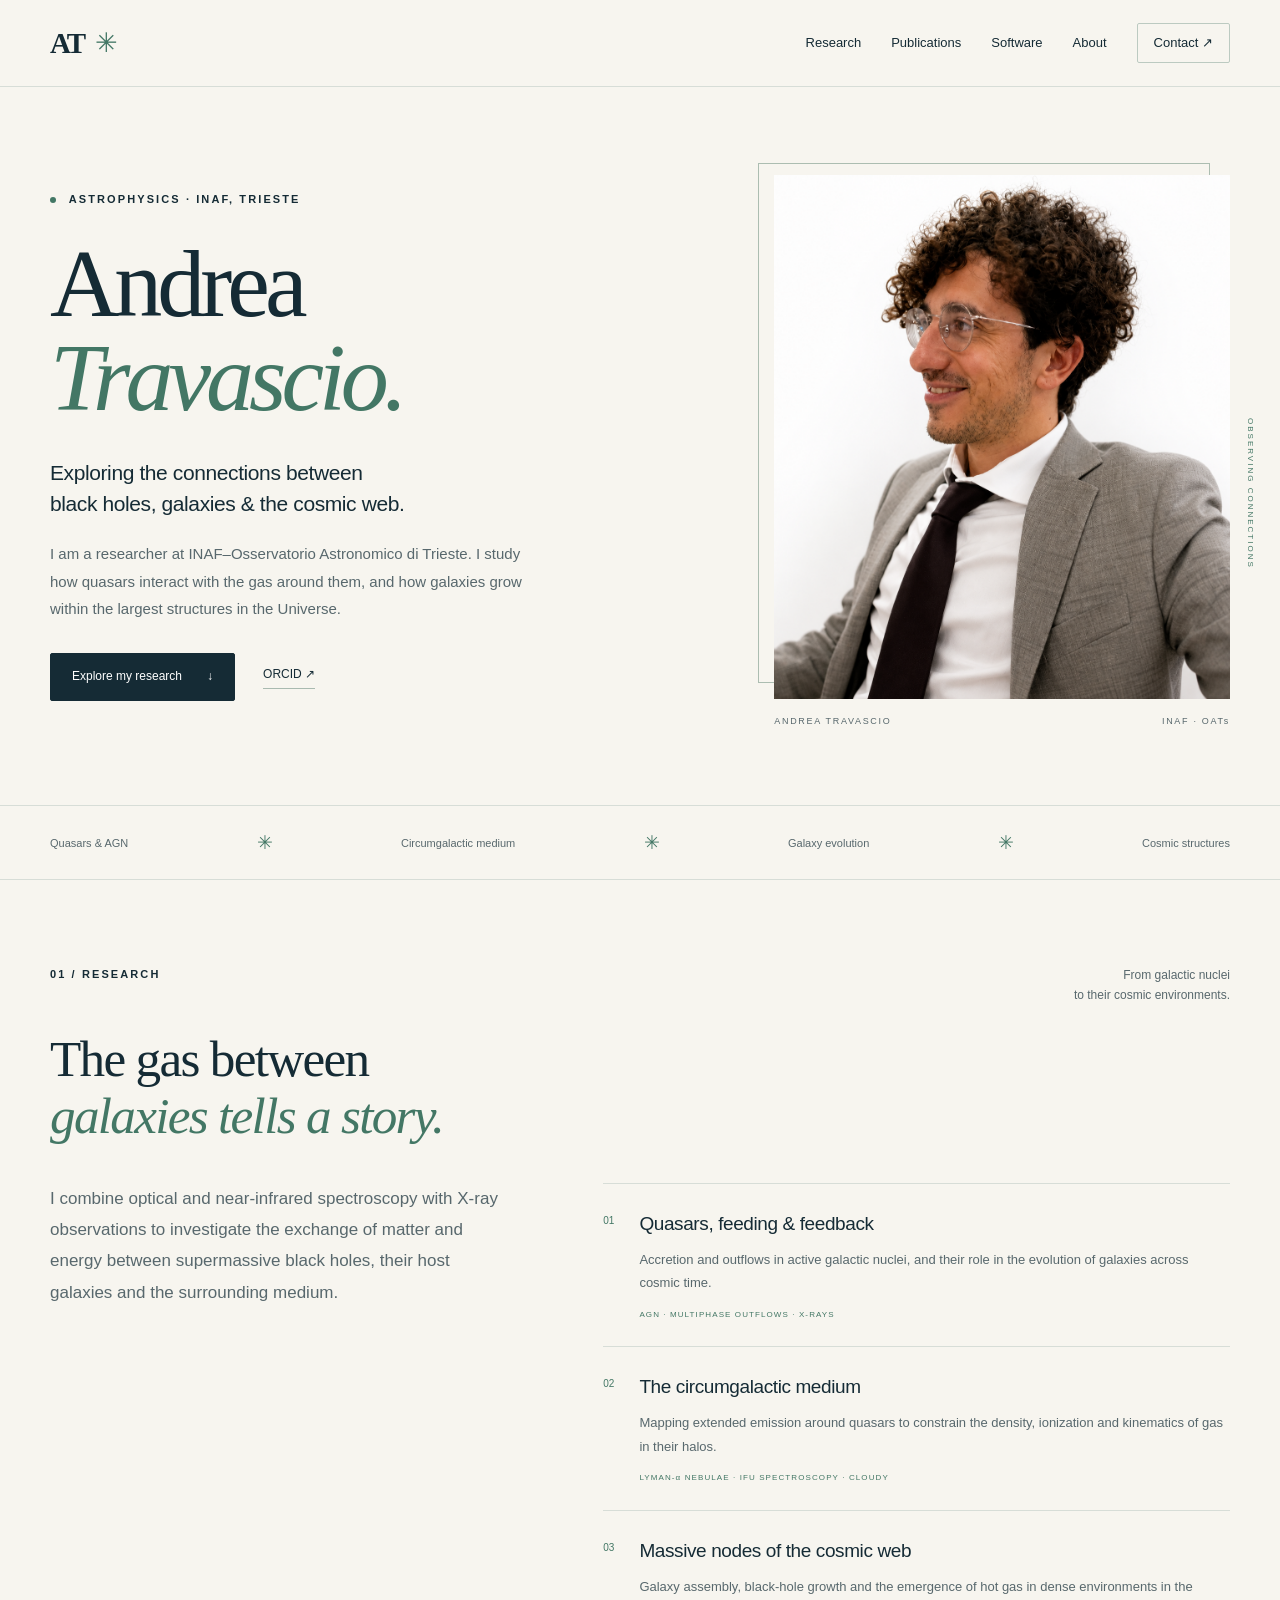
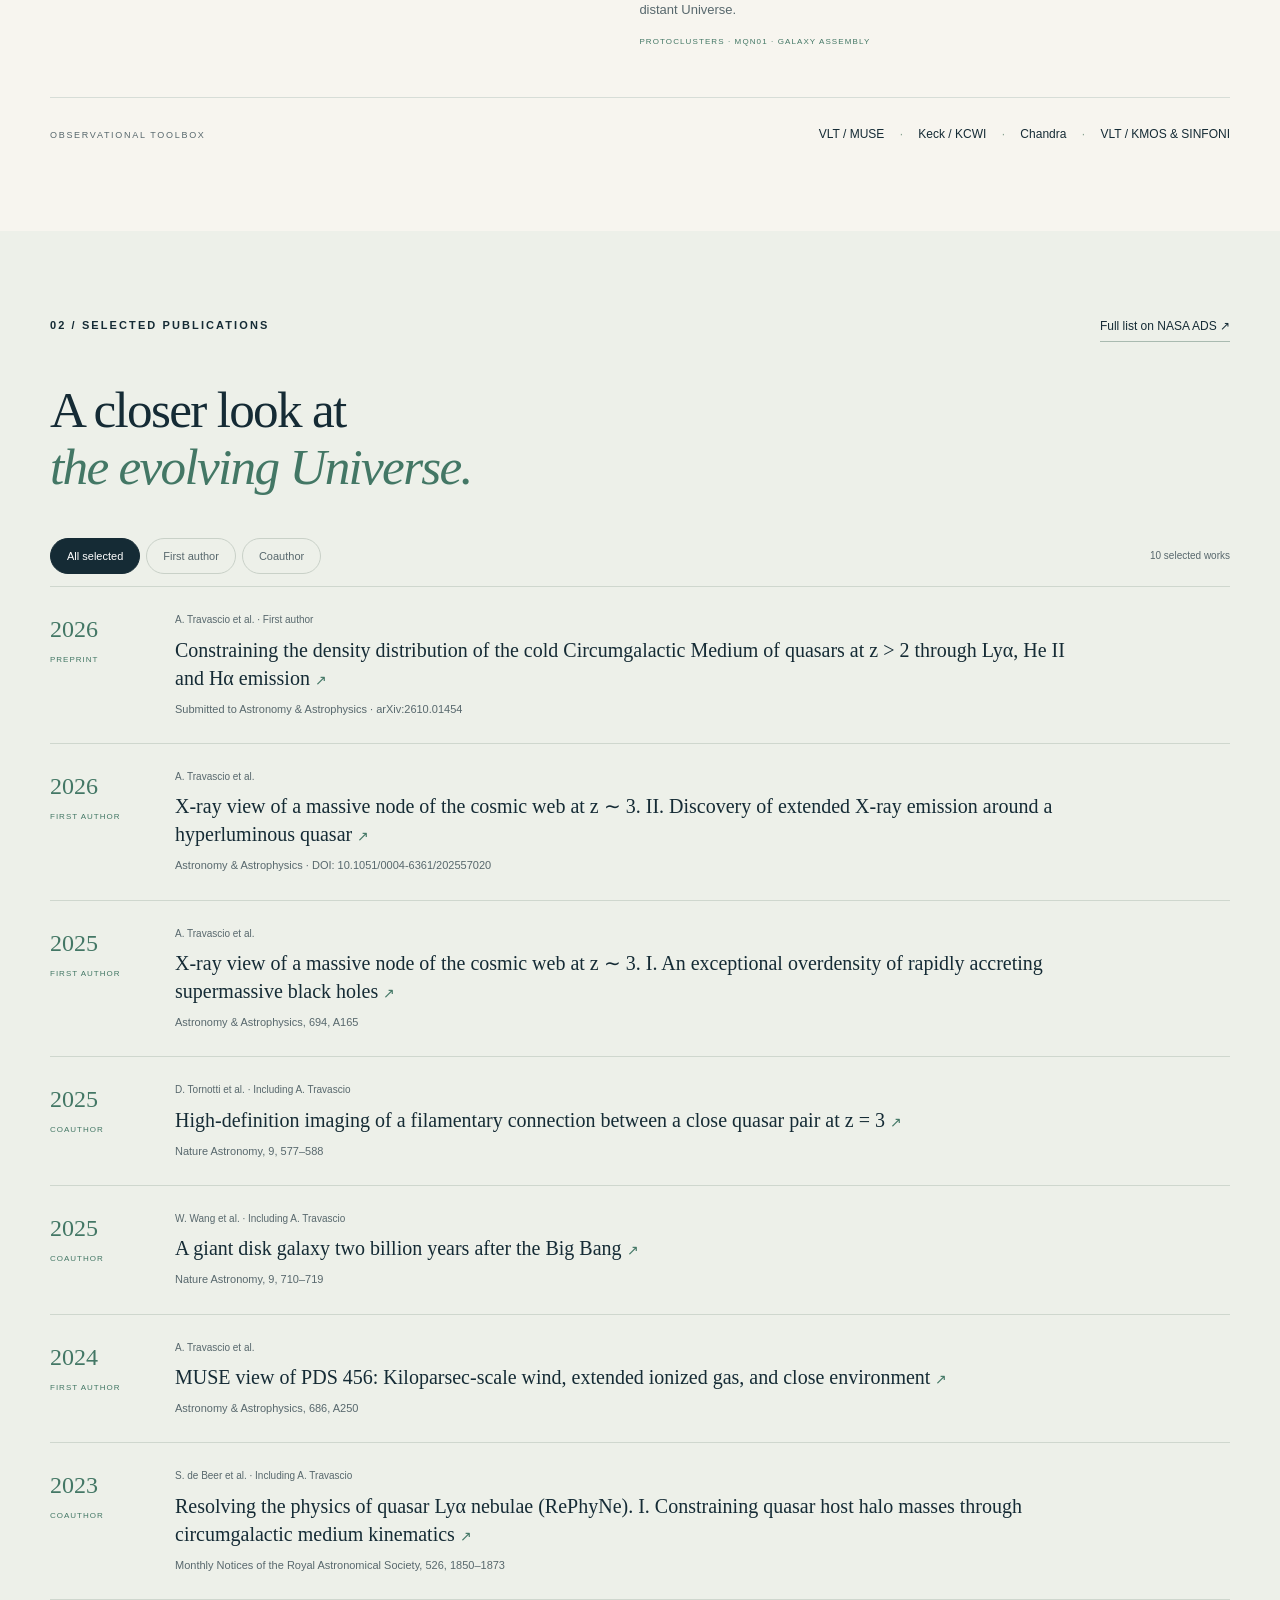
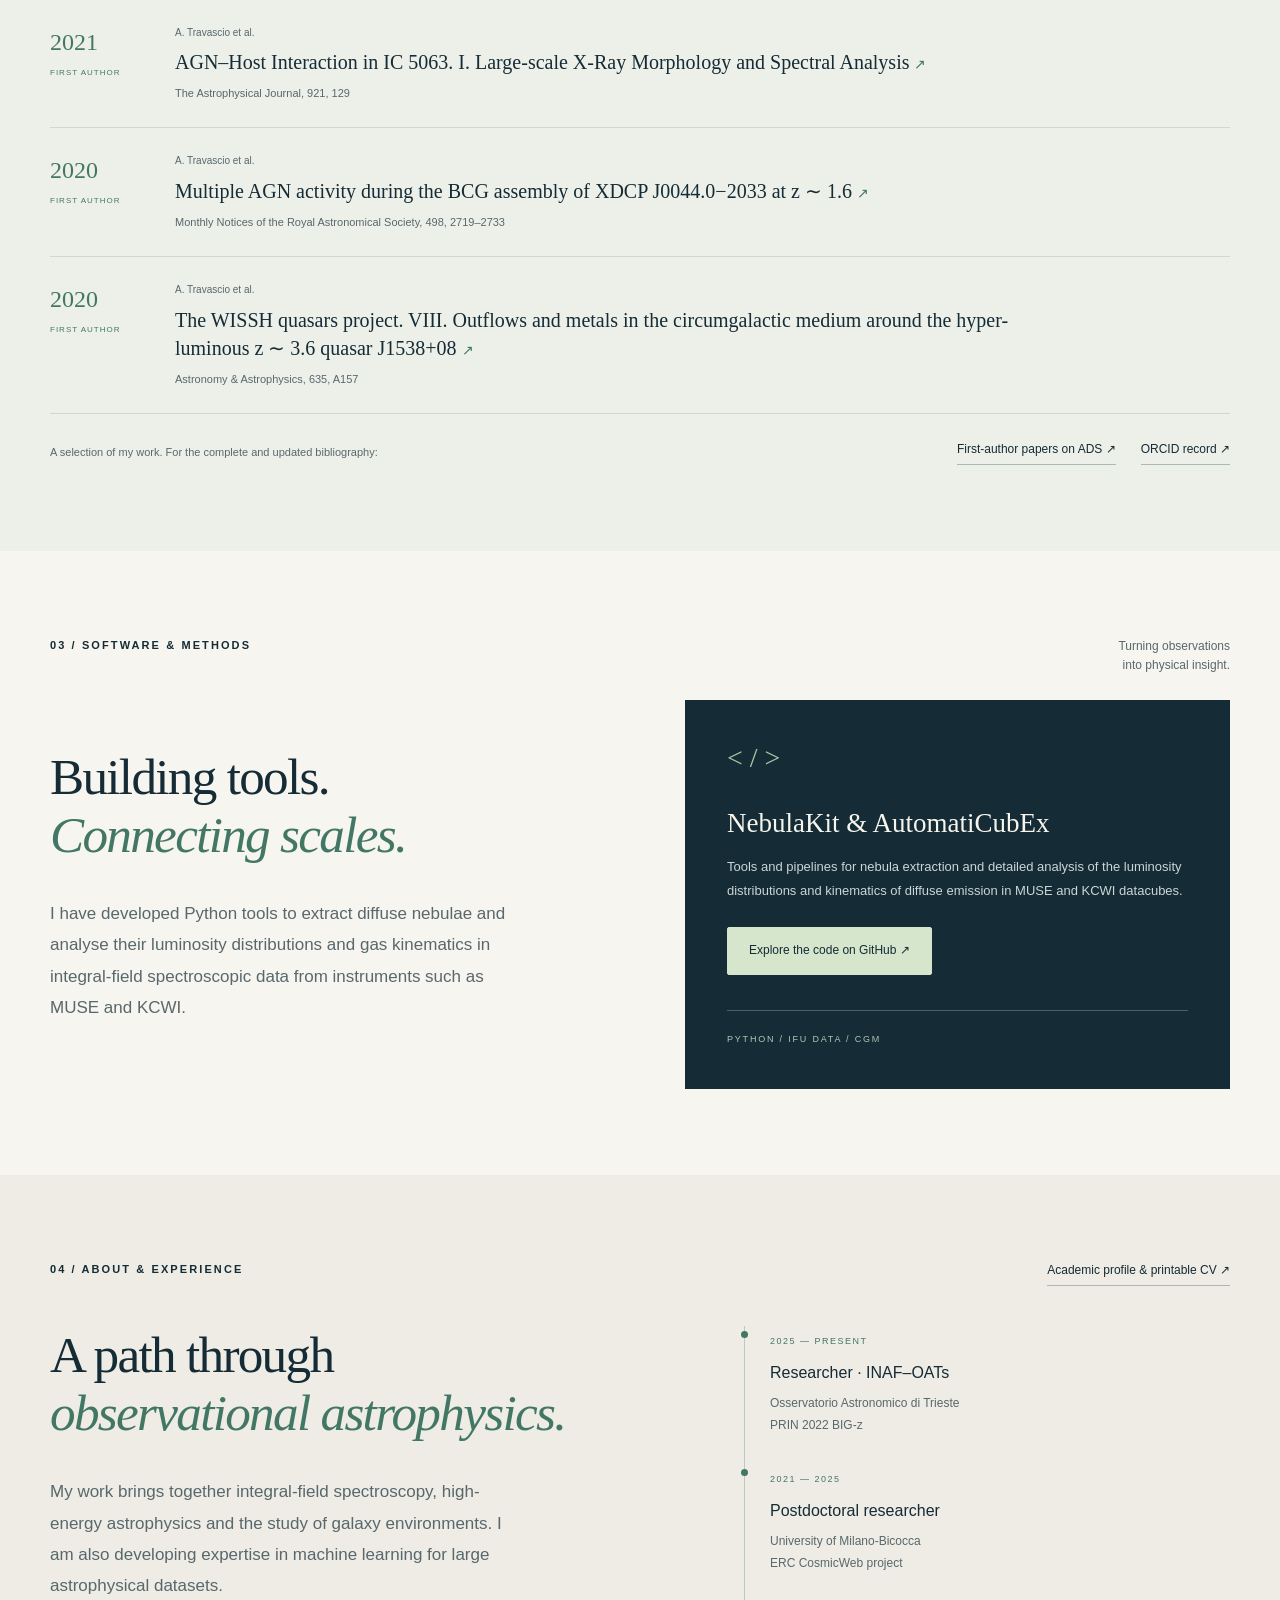
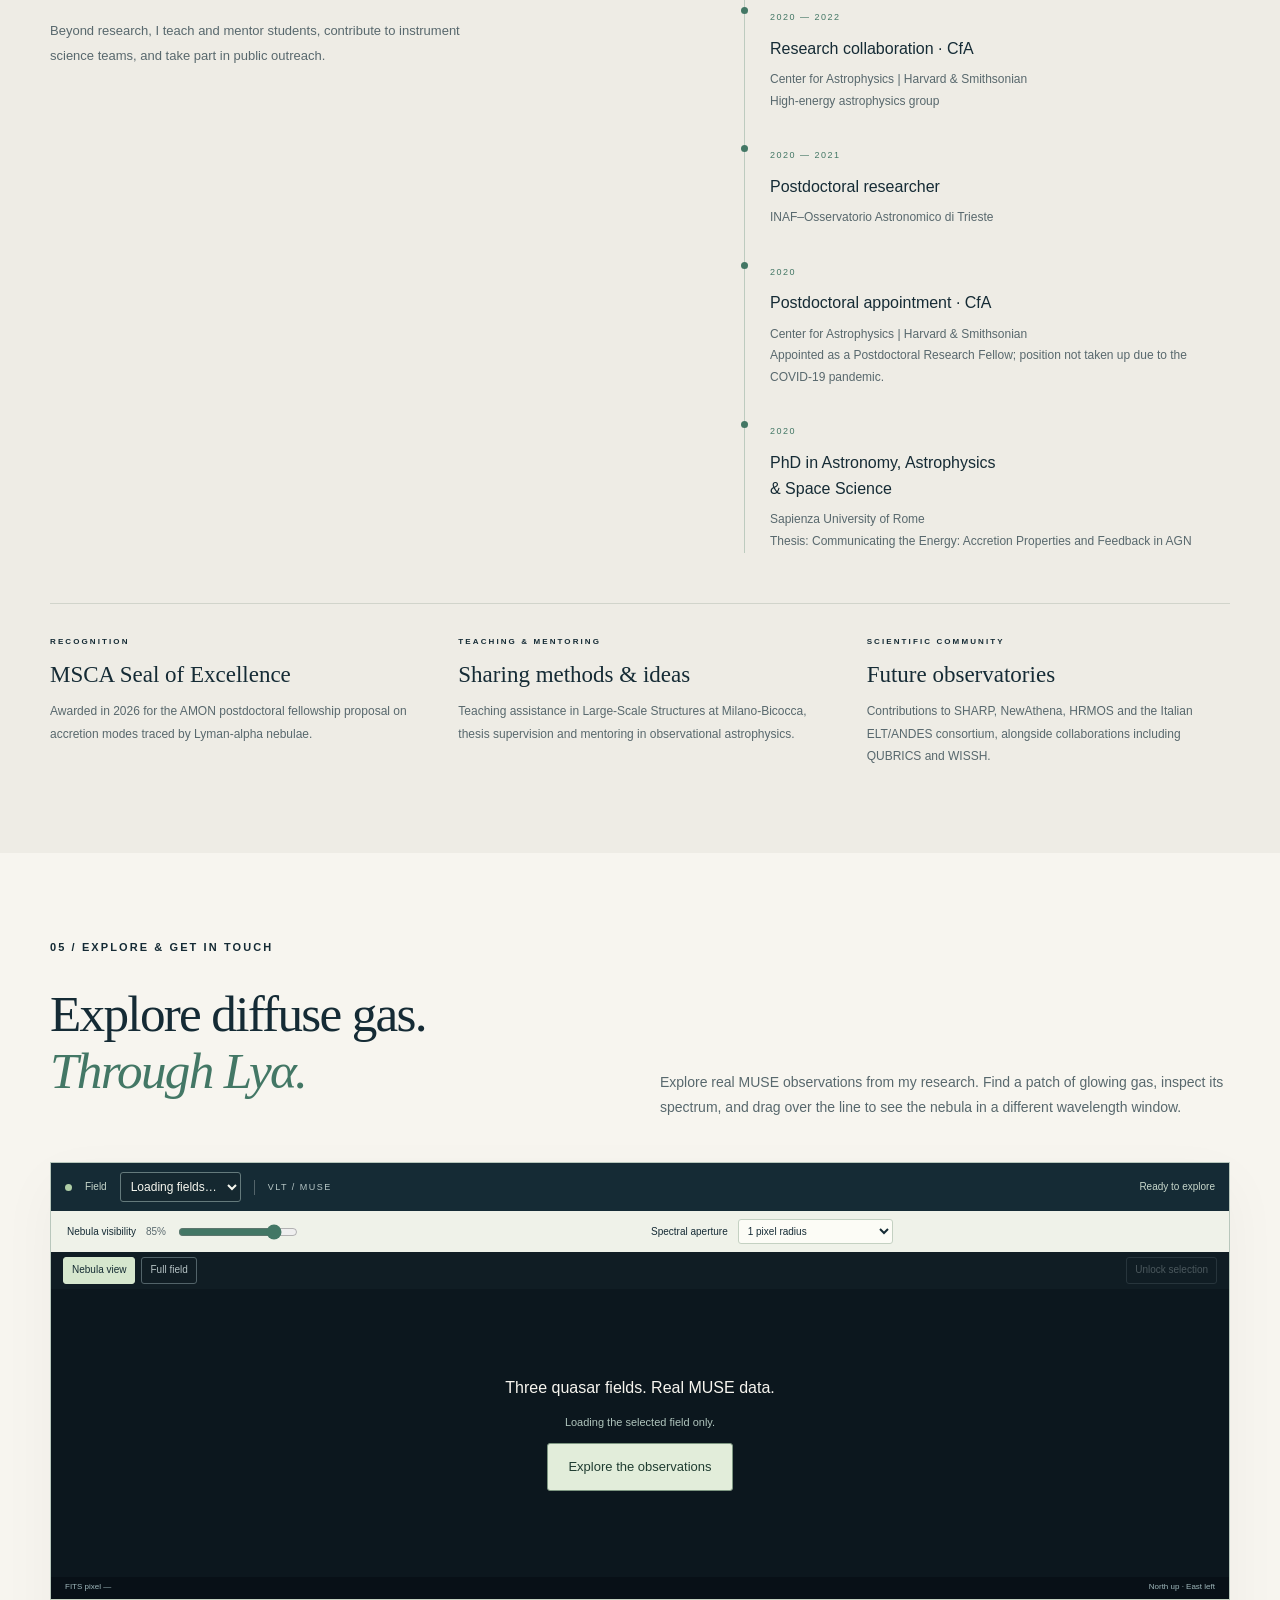
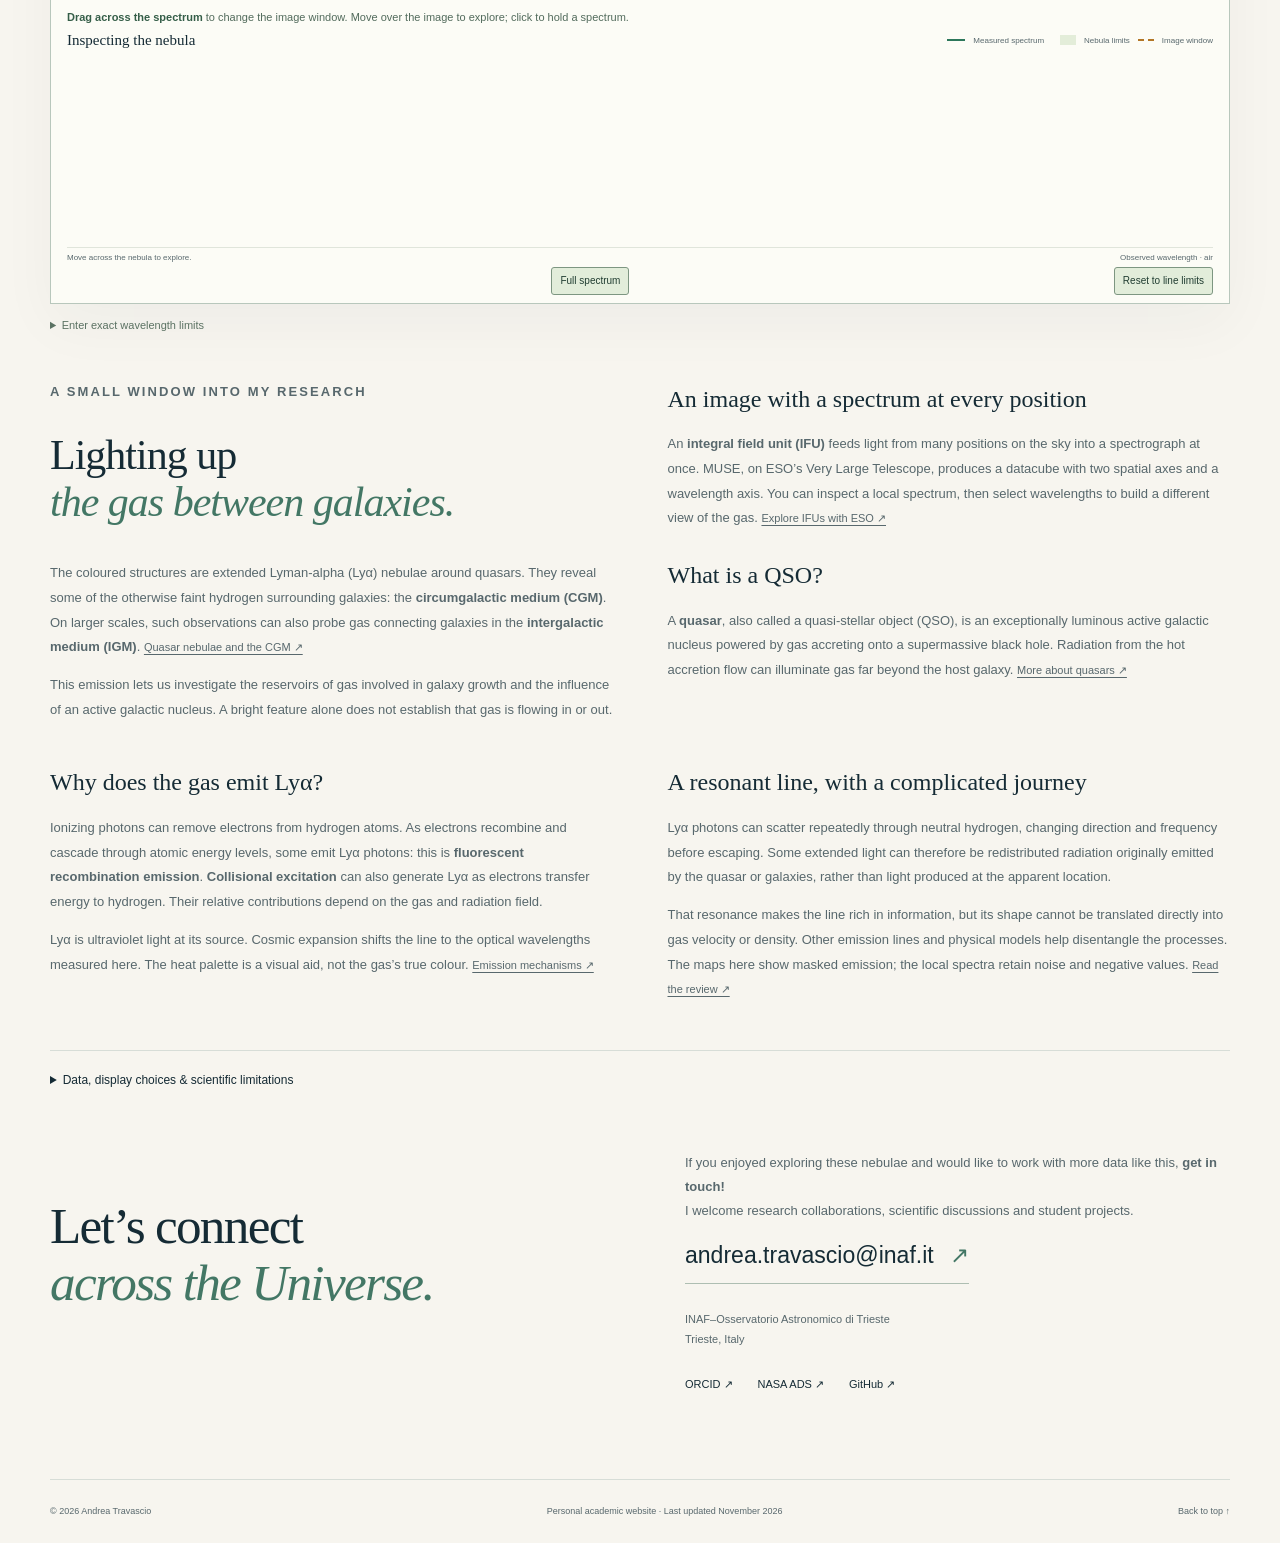
==== commit 60bc10eb: "Clarify CfA postdoctoral appointment affected by COVID-19" ====
--- a/index.html
+++ b/index.html
@@ -57,7 +57,7 @@
   <div class="pub-bottom"><p>A selection of my work. For the complete and updated bibliography:</p><a class="text-link" href="https://ui.adsabs.harvard.edu/search/q=first_author%3A%22Travascio%2C%20Andrea%22&amp;sort=date%20desc">First-author papers on ADS ↗</a><a class="text-link" href="https://orcid.org/0000-0002-8863-888X">ORCID record ↗</a></div>
 </div></section>
 <section class="section wrap" id="software"><div class="section-top"><p class="eyebrow">03 / SOFTWARE &amp; METHODS</p><p class="section-aside">Turning observations<br>into physical insight.</p></div><div class="software-layout"><div><h2>Building tools.<br><em>Connecting scales.</em></h2><p class="section-lead">I have developed Python tools to extract diffuse nebulae and analyse their luminosity distributions and gas kinematics in integral-field spectroscopic data from instruments such as MUSE and KCWI.</p></div><div class="software-panel"><div class="code-symbol" aria-hidden="true">&lt; / &gt;</div><h3>NebulaKit &amp; AutomatiCubEx</h3><p>Tools and pipelines for nebula extraction and detailed analysis of the luminosity distributions and kinematics of diffuse emission in MUSE and KCWI datacubes.</p><a class="button button-light" href="https://github.com/AndTrx/CGM-multiTransitions">Explore the code on GitHub ↗</a><div class="software-tags">PYTHON / IFU DATA / CGM</div></div></div></section>
-<section class="about section" id="about"><div class="wrap"><div class="section-top"><p class="eyebrow">04 / ABOUT &amp; EXPERIENCE</p><a class="text-link" href="cv.html">Academic profile &amp; printable CV ↗</a></div><div class="about-layout"><div><h2>A path through<br><em>observational astrophysics.</em></h2><p class="section-lead">My work brings together integral-field spectroscopy, high-energy astrophysics and the study of galaxy environments. I am also developing expertise in machine learning for large astrophysical datasets.</p><p class="about-note">Beyond research, I teach and mentor students, contribute to instrument science teams, and take part in public outreach.</p></div><div class="timeline"><article><span>2025 — PRESENT</span><h3>Researcher · INAF–OATs</h3><p>Osservatorio Astronomico di Trieste<br>PRIN 2022 BIG-z</p></article><article><span>2021 — 2025</span><h3>Postdoctoral researcher</h3><p>University of Milano-Bicocca<br>ERC CosmicWeb project</p></article><article><span>2020 — 2022</span><h3>Research collaboration · CfA</h3><p>Center for Astrophysics | Harvard &amp; Smithsonian<br>High-energy astrophysics group</p></article><article><span>2020 — 2021</span><h3>Postdoctoral researcher</h3><p>INAF–Osservatorio Astronomico di Trieste</p></article><article><span>2020</span><h3>PhD in Astronomy, Astrophysics<br>&amp; Space Science</h3><p>Sapienza University of Rome<br>Thesis: Communicating the Energy: Accretion Properties and Feedback in AGN</p></article></div></div><div class="about-grid"><article><p class="eyebrow">RECOGNITION</p><h3>MSCA Seal of Excellence</h3><p>Awarded in 2026 for the AMON postdoctoral fellowship proposal on accretion modes traced by Lyman-alpha nebulae.</p></article><article><p class="eyebrow">TEACHING &amp; MENTORING</p><h3>Sharing methods &amp; ideas</h3><p>Teaching assistance in Large-Scale Structures at Milano-Bicocca, thesis supervision and mentoring in observational astrophysics.</p></article><article><p class="eyebrow">SCIENTIFIC COMMUNITY</p><h3>Future observatories</h3><p>Contributions to SHARP, NewAthena, HRMOS and the Italian ELT/ANDES consortium, alongside collaborations including QUBRICS and WISSH.</p></article></div></div></section>
+<section class="about section" id="about"><div class="wrap"><div class="section-top"><p class="eyebrow">04 / ABOUT &amp; EXPERIENCE</p><a class="text-link" href="cv.html">Academic profile &amp; printable CV ↗</a></div><div class="about-layout"><div><h2>A path through<br><em>observational astrophysics.</em></h2><p class="section-lead">My work brings together integral-field spectroscopy, high-energy astrophysics and the study of galaxy environments. I am also developing expertise in machine learning for large astrophysical datasets.</p><p class="about-note">Beyond research, I teach and mentor students, contribute to instrument science teams, and take part in public outreach.</p></div><div class="timeline"><article><span>2025 — PRESENT</span><h3>Researcher · INAF–OATs</h3><p>Osservatorio Astronomico di Trieste<br>PRIN 2022 BIG-z</p></article><article><span>2021 — 2025</span><h3>Postdoctoral researcher</h3><p>University of Milano-Bicocca<br>ERC CosmicWeb project</p></article><article><span>2020 — 2022</span><h3>Research collaboration · CfA</h3><p>Center for Astrophysics | Harvard &amp; Smithsonian<br>High-energy astrophysics group</p></article><article><span>2020 — 2021</span><h3>Postdoctoral researcher</h3><p>INAF–Osservatorio Astronomico di Trieste</p></article><article><span>2020</span><h3>Postdoctoral appointment · CfA</h3><p>Center for Astrophysics | Harvard &amp; Smithsonian<br>Appointed as a Postdoctoral Research Fellow; position not taken up due to the COVID-19 pandemic.</p></article><article><span>2020</span><h3>PhD in Astronomy, Astrophysics<br>&amp; Space Science</h3><p>Sapienza University of Rome<br>Thesis: Communicating the Energy: Accretion Properties and Feedback in AGN</p></article></div></div><div class="about-grid"><article><p class="eyebrow">RECOGNITION</p><h3>MSCA Seal of Excellence</h3><p>Awarded in 2026 for the AMON postdoctoral fellowship proposal on accretion modes traced by Lyman-alpha nebulae.</p></article><article><p class="eyebrow">TEACHING &amp; MENTORING</p><h3>Sharing methods &amp; ideas</h3><p>Teaching assistance in Large-Scale Structures at Milano-Bicocca, thesis supervision and mentoring in observational astrophysics.</p></article><article><p class="eyebrow">SCIENTIFIC COMMUNITY</p><h3>Future observatories</h3><p>Contributions to SHARP, NewAthena, HRMOS and the Italian ELT/ANDES consortium, alongside collaborations including QUBRICS and WISSH.</p></article></div></div></section>
 <section class="contact section wrap" id="contact"><p class="eyebrow">05 / EXPLORE &amp; GET IN TOUCH</p><div class="contact-explore-intro"><h2>Explore diffuse gas.<br><em>Through Lyα.</em></h2><p>Explore real MUSE observations from my research. Find a patch of glowing gas, inspect its spectrum, and drag over the line to see the nebula in a different wavelength window.</p></div><section class="explorer" id="explorer" aria-label="Interactive MUSE observation" aria-busy="true"><div class="explorer-heading"><div><span class="obs-dot"></span><label class="observation-label" for="observation">Field</label><select id="observation" aria-label="Observation"><option>Loading fields…</option></select><span class="instrument">VLT / MUSE</span></div><span class="live-status" id="status" role="status">Loading observation…</span></div>
 <div class="viewer-toolbar"><div class="control"><label for="opacity">Nebula visibility <output id="opacity-value">85%</output></label><input id="opacity" type="range" min="0" max="100" value="85"></div><div class="control"><label for="aperture">Spectral aperture</label><select id="aperture"><option value="0">Single spaxel</option><option value="1" selected>1 pixel radius</option><option value="2">2 pixel radius</option><option value="3">3 pixel radius</option><option value="4">4 pixel radius</option><option value="5">5 pixel radius</option><option value="6">6 pixel radius</option><option value="7">7 pixel radius</option><option value="8">8 pixel radius</option></select></div></div><div class="observation-top"><div class="field-column"><div class="field-tools"><div class="view-buttons" role="group" aria-label="Field of view"><button id="view-nebula" aria-pressed="true" class="selected">Nebula view</button><button id="view-field" aria-pressed="false">Full field</button></div><button id="release" disabled>Unlock selection</button></div><div class="image-stage"><canvas id="field" tabindex="0" role="img" aria-label="MUSE field of J1621 with the masked nebula overlaid. Move the pointer or tap on the coloured nebula. Arrow keys move the selection; Enter locks or unlocks it."></canvas><div id="loading" class="loading"><span>Preparing your view of J1621</span><small id="load-detail">Loading the selected field only.</small></div><div class="image-badge">IM field + masked nebula</div><div class="compass" aria-hidden="true">N ↑<br>E ←</div></div><div class="image-readout"><span id="position">FITS pixel —</span><span id="sky">North up · East left</span></div></div>
 </div>
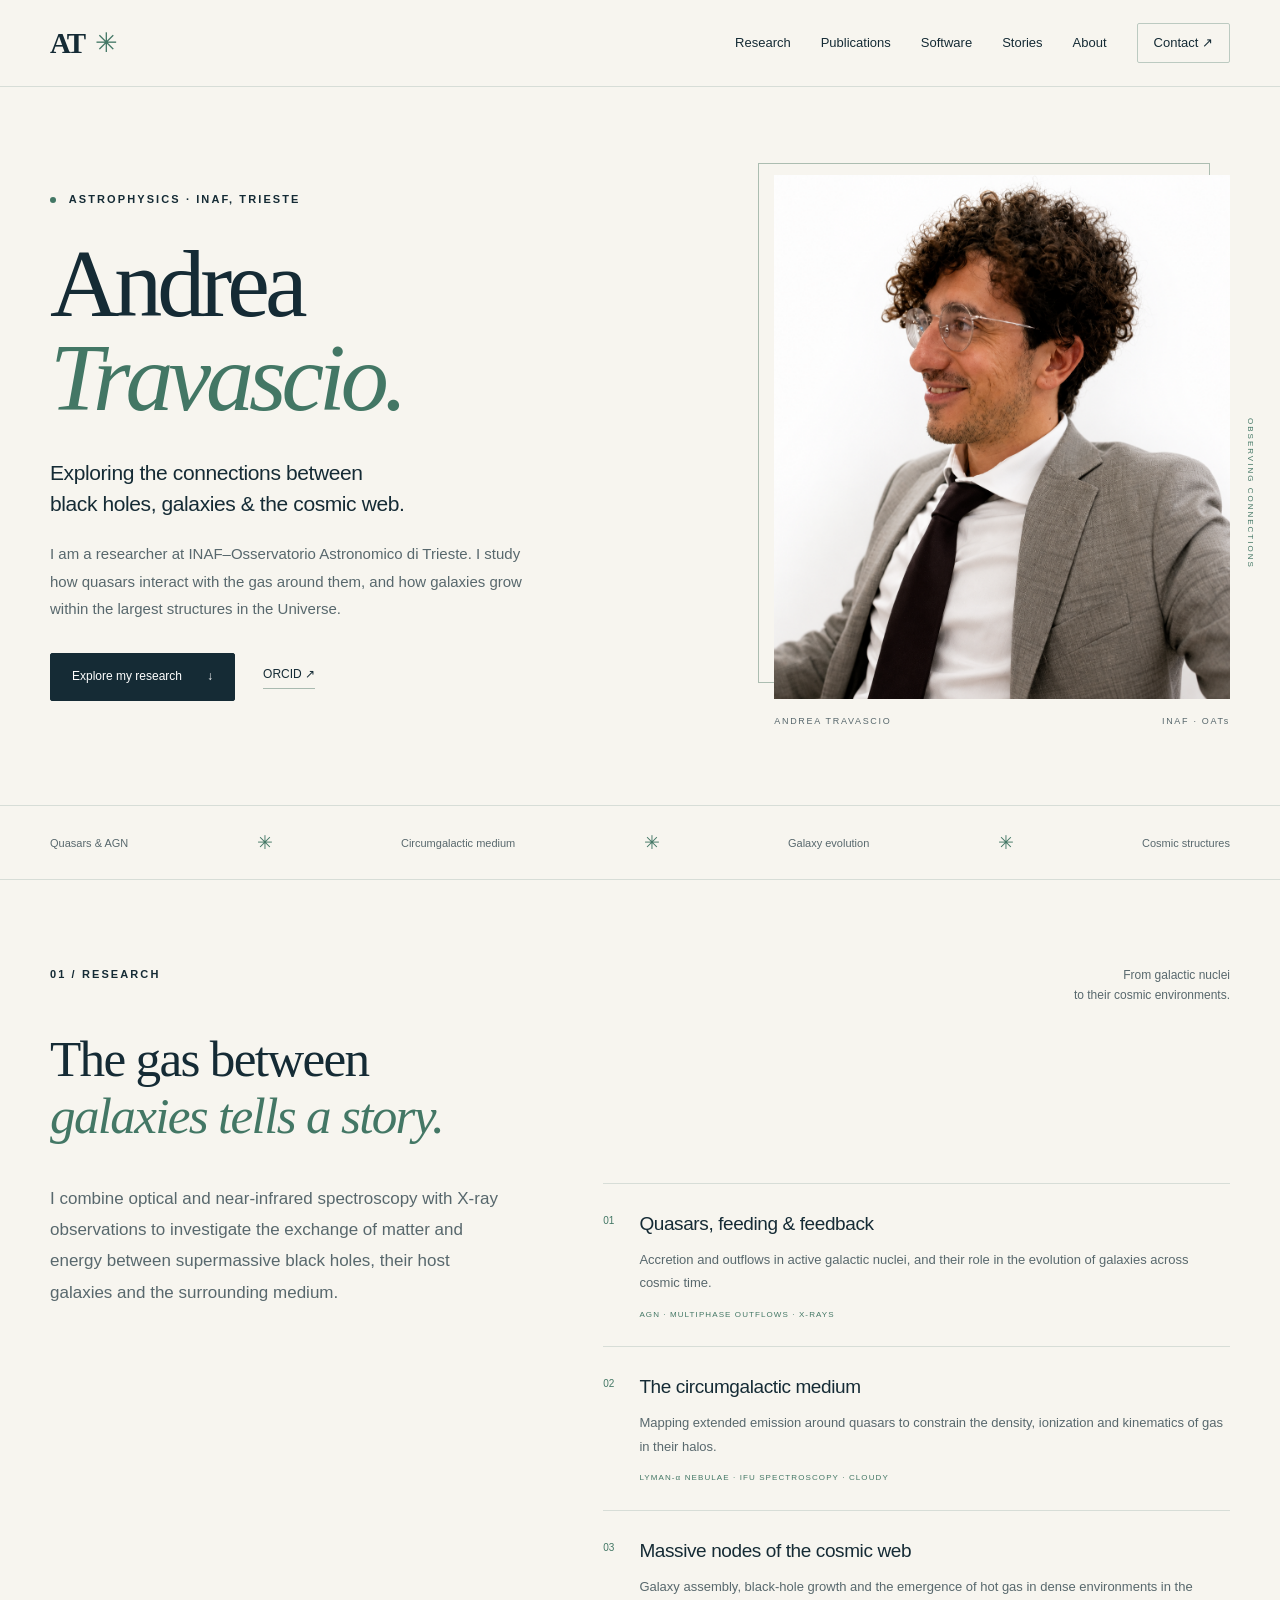
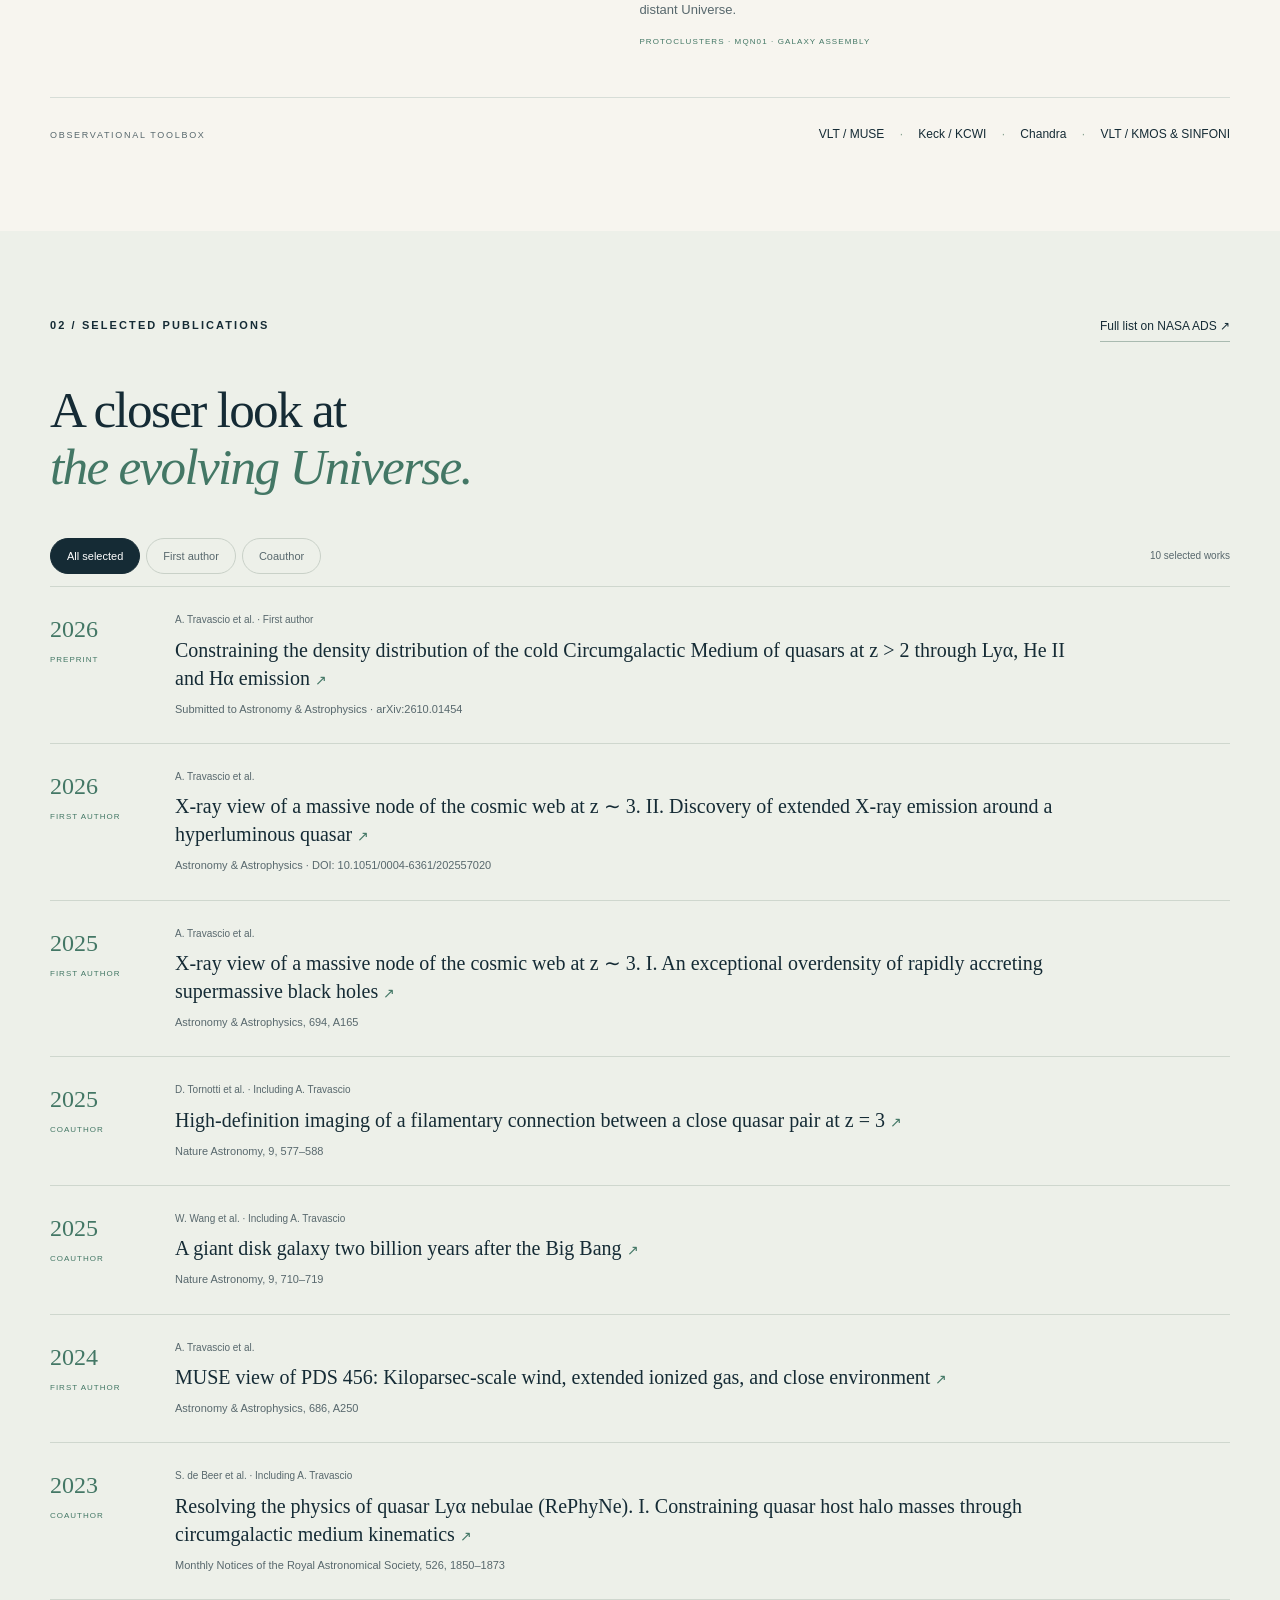
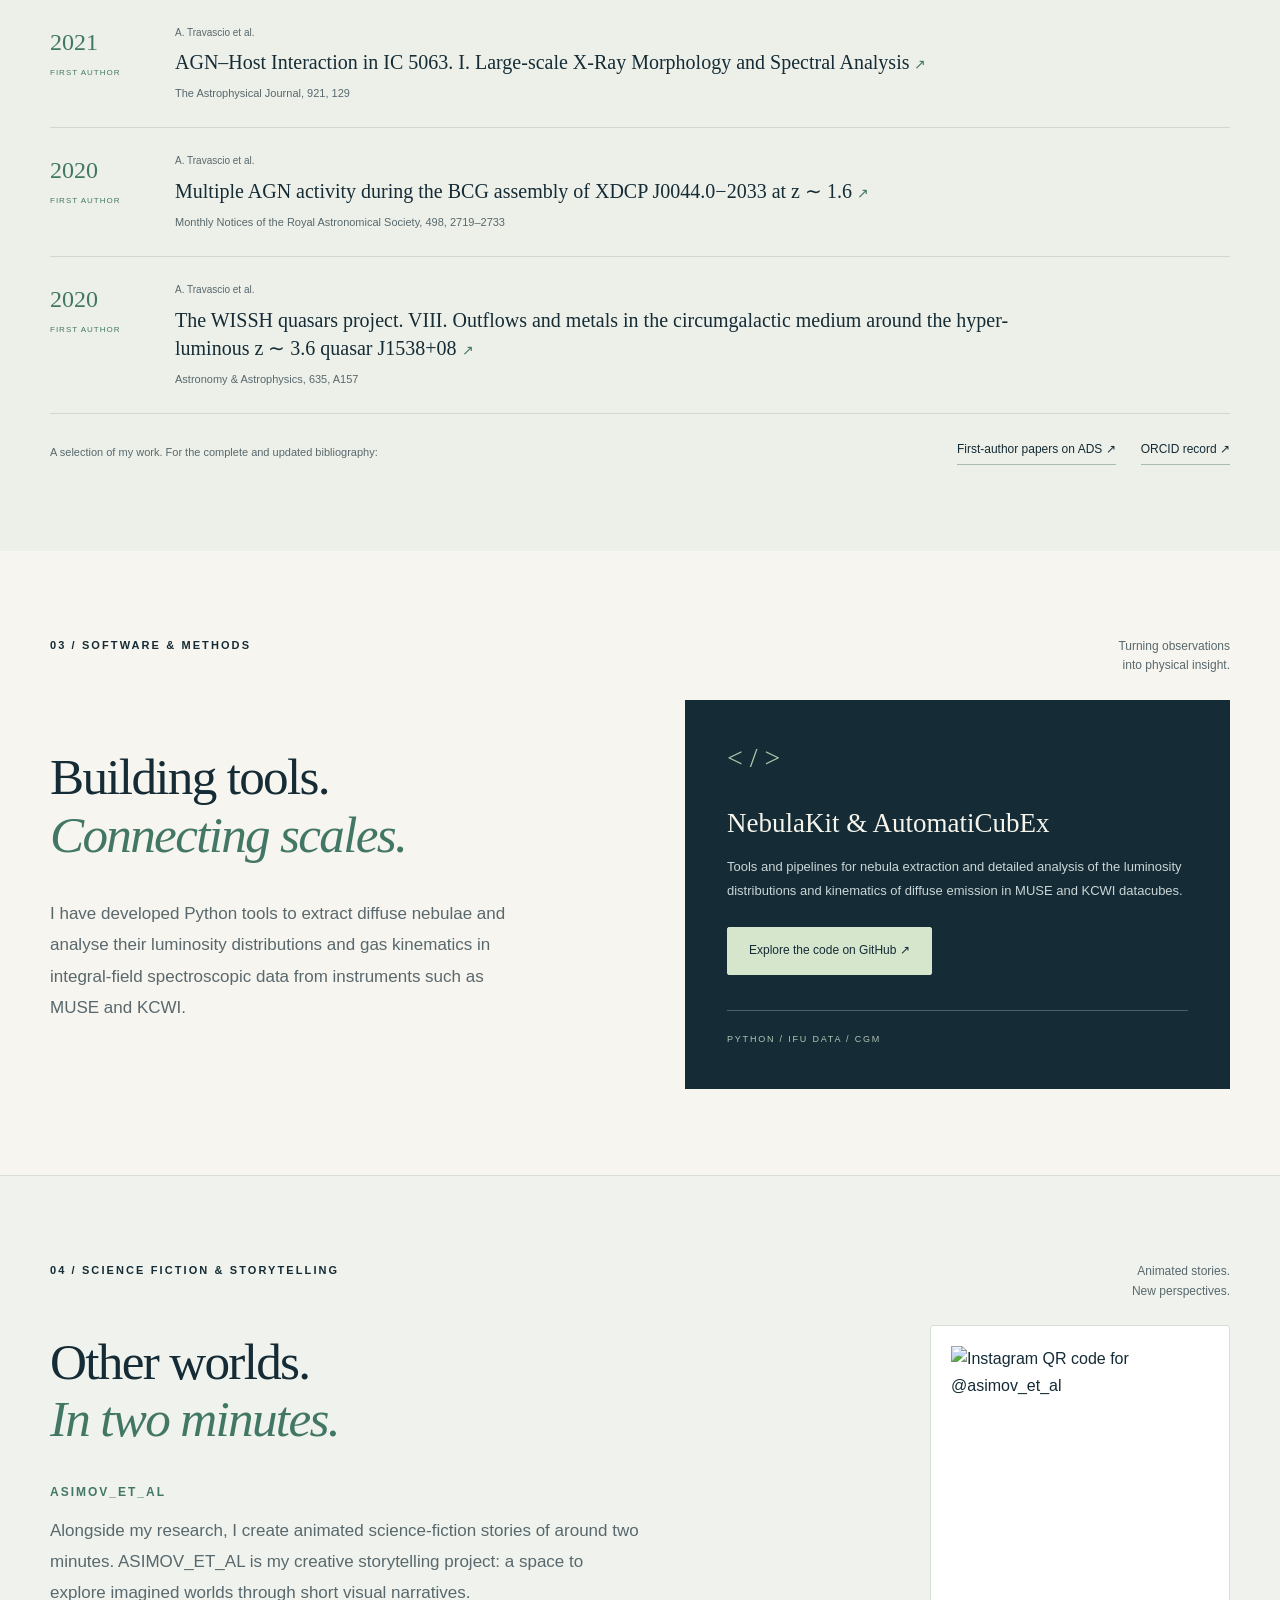
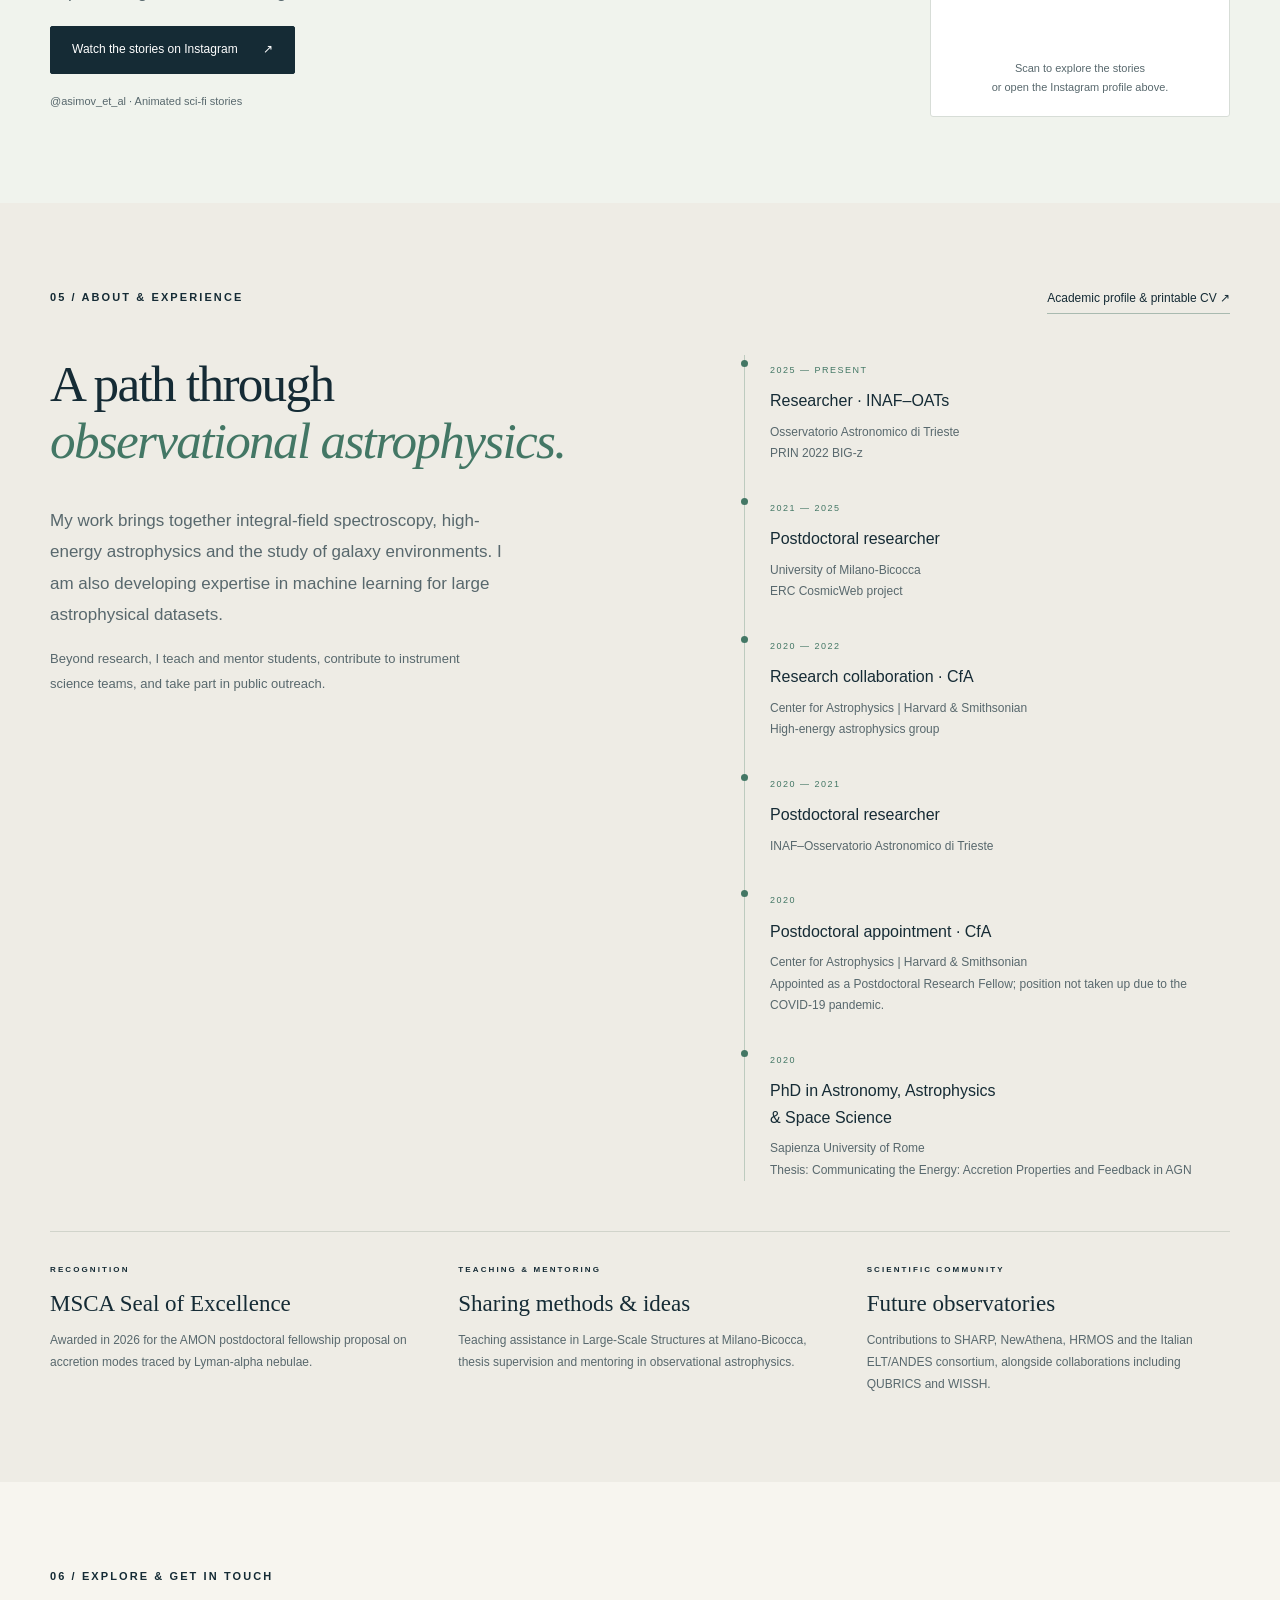
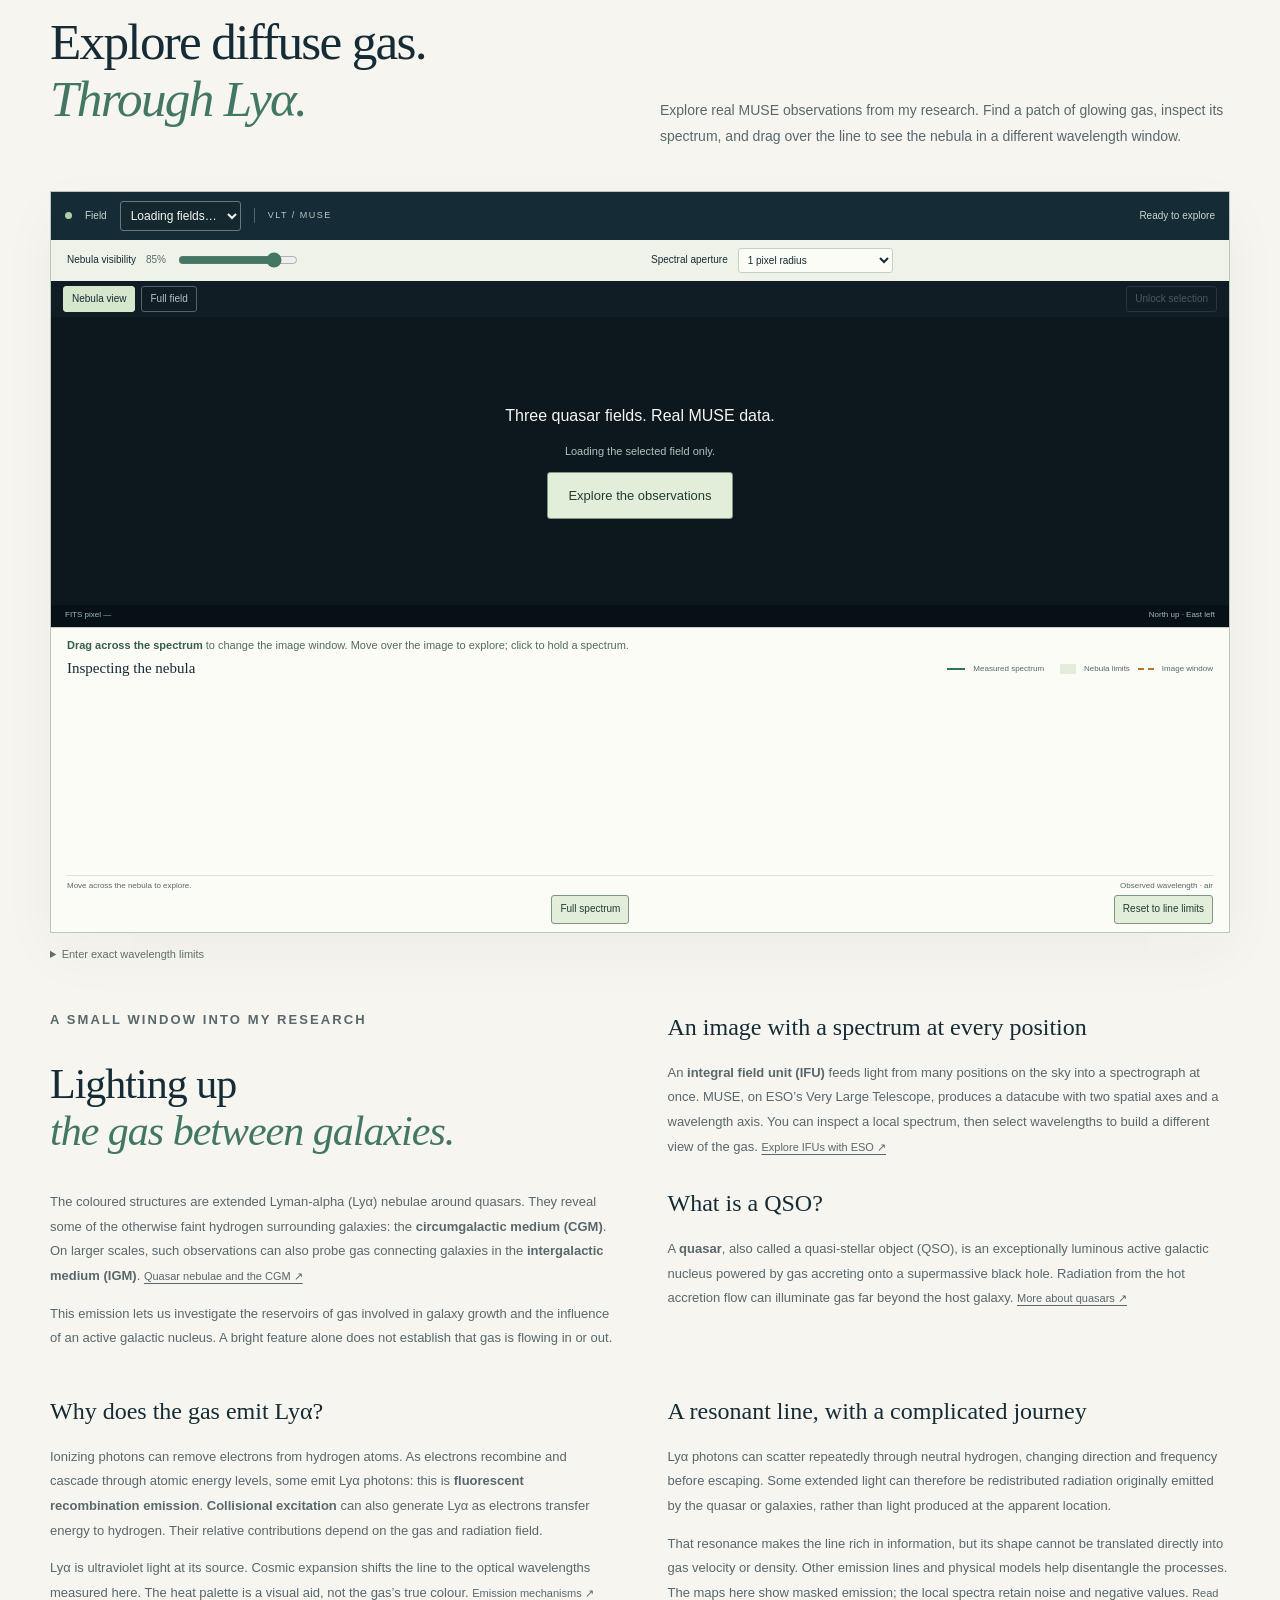
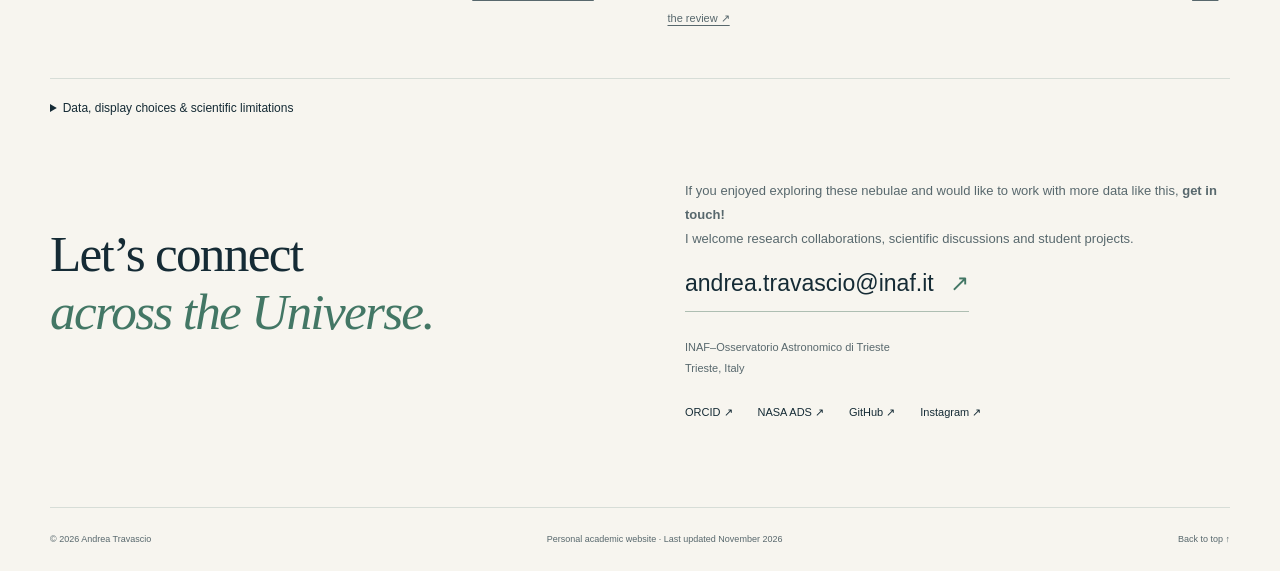
==== commit 9b1344e6: "Add ASIMOV_ET_AL science-fiction storytelling section" ====
--- a/index.html
+++ b/index.html
@@ -13,7 +13,7 @@
 <a class="skip" href="#main">Skip to content</a>
 <header class="header"><div class="wrap header-inner">
   <a class="wordmark" href="#home" aria-label="Andrea Travascio home">AT<span class="mark">✳</span></a>
-  <nav aria-label="Main navigation"><a href="#research">Research</a><a href="#publications">Publications</a><a href="#software">Software</a><a href="#about">About</a><a class="nav-contact" href="#contact">Contact <span aria-hidden="true">↗</span></a></nav>
+  <nav aria-label="Main navigation"><a href="#research">Research</a><a href="#publications">Publications</a><a href="#software">Software</a><a href="#stories">Stories</a><a href="#about">About</a><a class="nav-contact" href="#contact">Contact <span aria-hidden="true">↗</span></a></nav>
 </div></header>
 <main id="main">
 <section class="hero wrap" id="home">
@@ -57,15 +57,22 @@
   <div class="pub-bottom"><p>A selection of my work. For the complete and updated bibliography:</p><a class="text-link" href="https://ui.adsabs.harvard.edu/search/q=first_author%3A%22Travascio%2C%20Andrea%22&amp;sort=date%20desc">First-author papers on ADS ↗</a><a class="text-link" href="https://orcid.org/0000-0002-8863-888X">ORCID record ↗</a></div>
 </div></section>
 <section class="section wrap" id="software"><div class="section-top"><p class="eyebrow">03 / SOFTWARE &amp; METHODS</p><p class="section-aside">Turning observations<br>into physical insight.</p></div><div class="software-layout"><div><h2>Building tools.<br><em>Connecting scales.</em></h2><p class="section-lead">I have developed Python tools to extract diffuse nebulae and analyse their luminosity distributions and gas kinematics in integral-field spectroscopic data from instruments such as MUSE and KCWI.</p></div><div class="software-panel"><div class="code-symbol" aria-hidden="true">&lt; / &gt;</div><h3>NebulaKit &amp; AutomatiCubEx</h3><p>Tools and pipelines for nebula extraction and detailed analysis of the luminosity distributions and kinematics of diffuse emission in MUSE and KCWI datacubes.</p><a class="button button-light" href="https://github.com/AndTrx/CGM-multiTransitions">Explore the code on GitHub ↗</a><div class="software-tags">PYTHON / IFU DATA / CGM</div></div></div></section>
-<section class="about section" id="about"><div class="wrap"><div class="section-top"><p class="eyebrow">04 / ABOUT &amp; EXPERIENCE</p><a class="text-link" href="cv.html">Academic profile &amp; printable CV ↗</a></div><div class="about-layout"><div><h2>A path through<br><em>observational astrophysics.</em></h2><p class="section-lead">My work brings together integral-field spectroscopy, high-energy astrophysics and the study of galaxy environments. I am also developing expertise in machine learning for large astrophysical datasets.</p><p class="about-note">Beyond research, I teach and mentor students, contribute to instrument science teams, and take part in public outreach.</p></div><div class="timeline"><article><span>2025 — PRESENT</span><h3>Researcher · INAF–OATs</h3><p>Osservatorio Astronomico di Trieste<br>PRIN 2022 BIG-z</p></article><article><span>2021 — 2025</span><h3>Postdoctoral researcher</h3><p>University of Milano-Bicocca<br>ERC CosmicWeb project</p></article><article><span>2020 — 2022</span><h3>Research collaboration · CfA</h3><p>Center for Astrophysics | Harvard &amp; Smithsonian<br>High-energy astrophysics group</p></article><article><span>2020 — 2021</span><h3>Postdoctoral researcher</h3><p>INAF–Osservatorio Astronomico di Trieste</p></article><article><span>2020</span><h3>Postdoctoral appointment · CfA</h3><p>Center for Astrophysics | Harvard &amp; Smithsonian<br>Appointed as a Postdoctoral Research Fellow; position not taken up due to the COVID-19 pandemic.</p></article><article><span>2020</span><h3>PhD in Astronomy, Astrophysics<br>&amp; Space Science</h3><p>Sapienza University of Rome<br>Thesis: Communicating the Energy: Accretion Properties and Feedback in AGN</p></article></div></div><div class="about-grid"><article><p class="eyebrow">RECOGNITION</p><h3>MSCA Seal of Excellence</h3><p>Awarded in 2026 for the AMON postdoctoral fellowship proposal on accretion modes traced by Lyman-alpha nebulae.</p></article><article><p class="eyebrow">TEACHING &amp; MENTORING</p><h3>Sharing methods &amp; ideas</h3><p>Teaching assistance in Large-Scale Structures at Milano-Bicocca, thesis supervision and mentoring in observational astrophysics.</p></article><article><p class="eyebrow">SCIENTIFIC COMMUNITY</p><h3>Future observatories</h3><p>Contributions to SHARP, NewAthena, HRMOS and the Italian ELT/ANDES consortium, alongside collaborations including QUBRICS and WISSH.</p></article></div></div></section>
-<section class="contact section wrap" id="contact"><p class="eyebrow">05 / EXPLORE &amp; GET IN TOUCH</p><div class="contact-explore-intro"><h2>Explore diffuse gas.<br><em>Through Lyα.</em></h2><p>Explore real MUSE observations from my research. Find a patch of glowing gas, inspect its spectrum, and drag over the line to see the nebula in a different wavelength window.</p></div><section class="explorer" id="explorer" aria-label="Interactive MUSE observation" aria-busy="true"><div class="explorer-heading"><div><span class="obs-dot"></span><label class="observation-label" for="observation">Field</label><select id="observation" aria-label="Observation"><option>Loading fields…</option></select><span class="instrument">VLT / MUSE</span></div><span class="live-status" id="status" role="status">Loading observation…</span></div>
+<section class="stories section" id="stories" aria-labelledby="stories-title"><div class="wrap">
+  <div class="section-top"><p class="eyebrow">04 / SCIENCE FICTION &amp; STORYTELLING</p><p class="section-aside">Animated stories.<br>New perspectives.</p></div>
+  <div class="stories-layout"><div><h2 id="stories-title">Other worlds.<br><em>In two minutes.</em></h2><p class="stories-name">ASIMOV_ET_AL</p><p class="section-lead">Alongside my research, I create animated science-fiction stories of around two minutes. ASIMOV_ET_AL is my creative storytelling project: a space to explore imagined worlds through short visual narratives.</p><a class="button" href="https://www.instagram.com/asimov_et_al/">Watch the stories on Instagram <span aria-hidden="true">↗</span></a><p class="stories-handle">@asimov_et_al · Animated sci-fi stories</p></div>
+  <figure class="stories-qr"><a href="https://www.instagram.com/asimov_et_al/" aria-label="Visit @asimov_et_al on Instagram"><img src="assets/asimov_et_al_qr.png" alt="Instagram QR code for @asimov_et_al" width="1782" height="2048" loading="lazy"></a><figcaption>Scan to explore the stories<br>or open the Instagram profile above.</figcaption></figure></div>
+</div></section>
+<section class="about section" id="about"><div class="wrap"><div class="section-top"><p class="eyebrow">05 / ABOUT &amp; EXPERIENCE</p><a class="text-link" href="cv.html">Academic profile &amp; printable CV ↗</a></div><div class="about-layout"><div><h2>A path through<br><em>observational astrophysics.</em></h2><p class="section-lead">My work brings together integral-field spectroscopy, high-energy astrophysics and the study of galaxy environments. I am also developing expertise in machine learning for large astrophysical datasets.</p><p class="about-note">Beyond research, I teach and mentor students, contribute to instrument science teams, and take part in public outreach.</p></div><div class="timeline"><article><span>2025 — PRESENT</span><h3>Researcher · INAF–OATs</h3><p>Osservatorio Astronomico di Trieste<br>PRIN 2022 BIG-z</p></article><article><span>2021 — 2025</span><h3>Postdoctoral researcher</h3><p>University of Milano-Bicocca<br>ERC CosmicWeb project</p></article><article><span>2020 — 2022</span><h3>Research collaboration · CfA</h3><p>Center for Astrophysics | Harvard &amp; Smithsonian<br>High-energy astrophysics group</p></article><article><span>2020 — 2021</span><h3>Postdoctoral researcher</h3><p>INAF–Osservatorio Astronomico di Trieste</p></article><article><span>2020</span><h3>Postdoctoral appointment · CfA</h3><p>Center for Astrophysics | Harvard &amp; Smithsonian<br>Appointed as a Postdoctoral Research Fellow; position not taken up due to the COVID-19 pandemic.</p></article><article><span>2020</span><h3>PhD in Astronomy, Astrophysics<br>&amp; Space Science</h3><p>Sapienza University of Rome<br>Thesis: Communicating the Energy: Accretion Properties and Feedback in AGN</p></article></div></div><div class="about-grid"><article><p class="eyebrow">RECOGNITION</p><h3>MSCA Seal of Excellence</h3><p>Awarded in 2026 for the AMON postdoctoral fellowship proposal on accretion modes traced by Lyman-alpha nebulae.</p></article><article><p class="eyebrow">TEACHING &amp; MENTORING</p><h3>Sharing methods &amp; ideas</h3><p>Teaching assistance in Large-Scale Structures at Milano-Bicocca, thesis supervision and mentoring in observational astrophysics.</p></article><article><p class="eyebrow">SCIENTIFIC COMMUNITY</p><h3>Future observatories</h3><p>Contributions to SHARP, NewAthena, HRMOS and the Italian ELT/ANDES consortium, alongside collaborations including QUBRICS and WISSH.</p></article></div></div></section>
+<section class="contact section wrap" id="contact"><p class="eyebrow">06 / EXPLORE &amp; GET IN TOUCH</p><div class="contact-explore-intro"><h2>Explore diffuse gas.<br><em>Through Lyα.</em></h2><p>Explore real MUSE observations from my research. Find a patch of glowing gas, inspect its spectrum, and drag over the line to see the nebula in a different wavelength window.</p></div><section class="explorer" id="explorer" aria-label="Interactive MUSE observation" aria-busy="true"><div class="explorer-heading"><div><span class="obs-dot"></span><label class="observation-label" for="observation">Field</label><select id="observation" aria-label="Observation"><option>Loading fields…</option></select><span class="instrument">VLT / MUSE</span></div><span class="live-status" id="status" role="status">Loading observation…</span></div>
 <div class="viewer-toolbar"><div class="control"><label for="opacity">Nebula visibility <output id="opacity-value">85%</output></label><input id="opacity" type="range" min="0" max="100" value="85"></div><div class="control"><label for="aperture">Spectral aperture</label><select id="aperture"><option value="0">Single spaxel</option><option value="1" selected>1 pixel radius</option><option value="2">2 pixel radius</option><option value="3">3 pixel radius</option><option value="4">4 pixel radius</option><option value="5">5 pixel radius</option><option value="6">6 pixel radius</option><option value="7">7 pixel radius</option><option value="8">8 pixel radius</option></select></div></div><div class="observation-top"><div class="field-column"><div class="field-tools"><div class="view-buttons" role="group" aria-label="Field of view"><button id="view-nebula" aria-pressed="true" class="selected">Nebula view</button><button id="view-field" aria-pressed="false">Full field</button></div><button id="release" disabled>Unlock selection</button></div><div class="image-stage"><canvas id="field" tabindex="0" role="img" aria-label="MUSE field of J1621 with the masked nebula overlaid. Move the pointer or tap on the coloured nebula. Arrow keys move the selection; Enter locks or unlocks it."></canvas><div id="loading" class="loading"><span>Preparing your view of J1621</span><small id="load-detail">Loading the selected field only.</small></div><div class="image-badge">IM field + masked nebula</div><div class="compass" aria-hidden="true">N ↑<br>E ←</div></div><div class="image-readout"><span id="position">FITS pixel —</span><span id="sky">North up · East left</span></div></div>
 </div>
 <div class="spectrum-panel"><p class="brush-instruction"><strong>Drag across the spectrum</strong> to change the image window. Move over the image to explore; click to hold a spectrum.</p><div class="spectrum-heading"><div><p class="eyebrow">LOCAL SPECTRUM / PSF &amp; CONTINUUM SUBTRACTED</p><h3 id="spectrum-title">Inspecting the nebula</h3></div><div class="spectrum-key"><span class="line-key"></span> Measured spectrum <span class="band-key"></span> Nebula limits <span class="window-key"></span> Image window</div></div><canvas id="spectrum" tabindex="0" role="img" aria-label="Local spectrum, with observed air wavelength in angstroms on the horizontal axis and summed signal in native data units on the vertical axis."></canvas><div class="spectrum-footer"><span id="spectrum-info">Move across the nebula to explore.</span><span id="spectral-cursor">Observed wavelength · air</span></div><div class="brush-tools"><p id="line-limits" class="line-limits"></p><button id="spectrum-view">Full spectrum</button><button id="reset-window">Reset to line limits</button></div><p id="window-info" role="status"></p></div></section>
 <details class="numeric-window"><summary>Enter exact wavelength limits</summary><div class="spectral-controls"><div class="spectral-controls-title"><h3>Image wavelength window</h3></div><div class="range-controls"><label>From <input id="wave-min" type="number" aria-label="Minimum wavelength"> Å</label><label>To <input id="wave-max" type="number" aria-label="Maximum wavelength"> Å</label><button id="apply-window">Apply window</button></div><label class="range-label" for="channel-min">Lower channel</label><input id="channel-min" type="range" min="0" max="1" value="0"><label class="range-label" for="channel-max">Upper channel</label><input id="channel-max" type="range" min="0" max="1" value="1"><p class="window-help">Use these optional controls, or drag directly across the spectrum above. Only masked emission within this window is shown. The green band always marks the nebula’s full detected line extent.</p></div></details><section class="muse-explanation science-story" aria-label="Understanding quasar nebulae"><div><p class="eyebrow">A SMALL WINDOW INTO MY RESEARCH</p><h2>Lighting up<br><em>the gas between galaxies.</em></h2><p>The coloured structures are extended Lyman-alpha (Lyα) nebulae around quasars. They reveal some of the otherwise faint hydrogen surrounding galaxies: the <strong>circumgalactic medium (CGM)</strong>. On larger scales, such observations can also probe gas connecting galaxies in the <strong>intergalactic medium (IGM)</strong>. <a href="https://doi.org/10.1093/mnras/sty2827">Quasar nebulae and the CGM ↗</a></p><p>This emission lets us investigate the reservoirs of gas involved in galaxy growth and the influence of an active galactic nucleus. A bright feature alone does not establish that gas is flowing in or out.</p></div><div><h3>An image with a spectrum at every position</h3><p>An <strong>integral field unit (IFU)</strong> feeds light from many positions on the sky into a spectrograph at once. MUSE, on ESO’s Very Large Telescope, produces a datacube with two spatial axes and a wavelength axis. You can inspect a local spectrum, then select wavelengths to build a different view of the gas. <a href="https://www.eso.org/public/teles-instr/technology/ifu/">Explore IFUs with ESO ↗</a></p><h3>What is a QSO?</h3><p>A <strong>quasar</strong>, also called a quasi-stellar object (QSO), is an exceptionally luminous active galactic nucleus powered by gas accreting onto a supermassive black hole. Radiation from the hot accretion flow can illuminate gas far beyond the host galaxy. <a href="https://www.eso.org/public/news/eso2402/">More about quasars ↗</a></p></div><div><h3>Why does the gas emit Lyα?</h3><p>Ionizing photons can remove electrons from hydrogen atoms. As electrons recombine and cascade through atomic energy levels, some emit Lyα photons: this is <strong>fluorescent recombination emission</strong>. <strong>Collisional excitation</strong> can also generate Lyα as electrons transfer energy to hydrogen. Their relative contributions depend on the gas and radiation field.</p><p>Lyα is ultraviolet light at its source. Cosmic expansion shifts the line to the optical wavelengths measured here. The heat palette is a visual aid, not the gas’s true colour. <a href="https://ned.ipac.caltech.edu/level5/March17/Cantalupo/Cantalupo3.html">Emission mechanisms ↗</a></p></div><div><h3>A resonant line, with a complicated journey</h3><p>Lyα photons can scatter repeatedly through neutral hydrogen, changing direction and frequency before escaping. Some extended light can therefore be redistributed radiation originally emitted by the quasar or galaxies, rather than light produced at the apparent location.</p><p>That resonance makes the line rich in information, but its shape cannot be translated directly into gas velocity or density. Other emission lines and physical models help disentangle the processes. The maps here show masked emission; the local spectra retain noise and negative values. <a href="https://arxiv.org/abs/1612.00491">Read the review ↗</a></p></div></section><details class="data-notes"><summary>Data, display choices &amp; scientific limitations</summary><div><p><strong>Wavelength:</strong> original linear FITS AWAV axis (air wavelengths), 1.25 Å per channel. All channels of each supplied cutout are available. The green band and persistent numerical limits show the full spectral extent of object ID 1, independently of the selected image window. No systemic redshift or velocity zero point is assumed.</p><p><strong>Signal:</strong> original numerical data units. The input cube does not supply BUNIT, so no physical flux or surface-brightness units are asserted. Circular apertures include spaxels whose centres lie within the selected radius (0–8 pixels, or 0–1.6 arcsec); radius zero selects one spaxel. Apertures sum finite samples without spectral smoothing or normalization. No variance cube was supplied; the plot has no uncertainty estimates.</p><p><strong>Spatial coordinates:</strong> 0.2 arcsec per pixel, north up and east left. The image, cube and mask share the same spatial grid and WCS. Readouts use one-based FITS pixel coordinates. The sky coordinate refers to the central spaxel and is calculated from the FITS TAN projection.</p><p><strong>Display:</strong> the background and overlay use independent asinh stretches for visibility. The overlay uses a heat palette and mask-normalized Gaussian smoothing (σ = 1.2 pixels) for display. These affect only the images, not the plotted spectrum. Overlay transparency is zero outside the mask footprint. The colour overlay is not a calibrated surface-brightness map.</p><p><strong>Web data:</strong> the original FITS files are not uploaded. This preview uses a spatial crop padded for the largest aperture and all channels in each supplied cutout, stored as float32 without binning or rounding beyond the original float32 precision.</p><p id="source-files"></p><p>Prototype for review with Andrea Travascio. This display is an exploration tool, not a substitute for scientific measurements or noise/significance analysis.</p></div></details>
-<div class="contact-layout"><h2>Let’s connect<br><em>across the Universe.</em></h2><div><p>If you enjoyed exploring these nebulae and would like to work with more data like this, <strong>get in touch!</strong><br>I welcome research collaborations, scientific discussions and student projects.</p><a class="email" href="mailto:andrea.travascio@inaf.it">andrea.travascio@inaf.it <span aria-hidden="true">↗</span></a><p class="affiliation">INAF–Osservatorio Astronomico di Trieste<br>Trieste, Italy</p><div class="contact-links"><a href="https://orcid.org/0000-0002-8863-888X">ORCID ↗</a><a href="https://ui.adsabs.harvard.edu/search/q=author%3A%22Travascio%2C%20Andrea%22&amp;sort=date%20desc">NASA ADS ↗</a><a href="https://github.com/AndTrx">GitHub ↗</a></div></div></div></section>
+<div class="contact-layout"><h2>Let’s connect<br><em>across the Universe.</em></h2><div><p>If you enjoyed exploring these nebulae and would like to work with more data like this, <strong>get in touch!</strong><br>I welcome research collaborations, scientific discussions and student projects.</p><a class="email" href="mailto:andrea.travascio@inaf.it">andrea.travascio@inaf.it <span aria-hidden="true">↗</span></a><p class="affiliation">INAF–Osservatorio Astronomico di Trieste<br>Trieste, Italy</p><div class="contact-links"><a href="https://orcid.org/0000-0002-8863-888X">ORCID ↗</a><a href="https://ui.adsabs.harvard.edu/search/q=author%3A%22Travascio%2C%20Andrea%22&amp;sort=date%20desc">NASA ADS ↗</a><a href="https://github.com/AndTrx">GitHub ↗</a><a href="https://www.instagram.com/asimov_et_al/">Instagram ↗</a></div></div></div></section>
 </main>
 <footer class="wrap footer"><span>© 2026 Andrea Travascio</span><span>Personal academic website · Last updated November 2026</span><a href="#home">Back to top ↑</a></footer>
 <script src="script.js"></script><script src="muse.js"></script>
+<!-- Cloudflare Web Analytics --><script type="module" src="https://static.cloudflareinsights.com/beacon.min.js" data-cf-beacon='{"token":"c9a6d8e18cb2408ba437f8adadf4da12"}'></script><!-- End Cloudflare Web Analytics -->
 </body>
 </html>
+
--- a/style.css
+++ b/style.css
@@ -6,3 +6,9 @@
 @media print{.header,.footer,.print-button,.skip{display:none!important}body{background:white;color:black}.wrap{width:100%}.cv-page{padding:0}.cv-page h1{font-size:34px}.cv-page h2{font-size:22px;margin-top:23px}.cv-entry{break-inside:avoid}.cv-page a{color:black}.cv-note{border-top:1px solid #ccc;padding-top:12px}@page{margin:18mm}}
 
 .hero-copy,.portrait-area,.research-layout>*,.software-layout>*,.about-layout>*,.contact-layout>*{min-width:0}img{max-width:100%}
+
+
+/* Creative storytelling project */
+.stories{border-top:1px solid var(--line);background:#f0f3ed}.stories-layout{display:grid;grid-template-columns:minmax(0,1fr) minmax(220px,300px);gap:90px;align-items:center}.stories-name{font-size:12px;letter-spacing:2px;color:var(--accent);font-weight:600}.stories .section-lead{max-width:590px}.stories-handle{font-size:11px;color:var(--muted);margin:18px 0 0;overflow-wrap:anywhere}.stories-qr{margin:0;background:#fff;padding:20px;border:1px solid var(--line);border-radius:3px}.stories-qr a{display:block}.stories-qr img{display:block;width:100%;height:auto}.stories-qr figcaption{text-align:center;font-size:11px;color:var(--muted);margin-top:16px;line-height:1.7}.contact-links{flex-wrap:wrap}
+@media(max-width:1000px){.stories-layout{gap:45px}}
+@media(max-width:700px){.stories-layout{grid-template-columns:minmax(0,1fr);gap:32px}.stories-qr{width:min(100%,300px);justify-self:center}.stories .button{max-width:100%;gap:15px}}
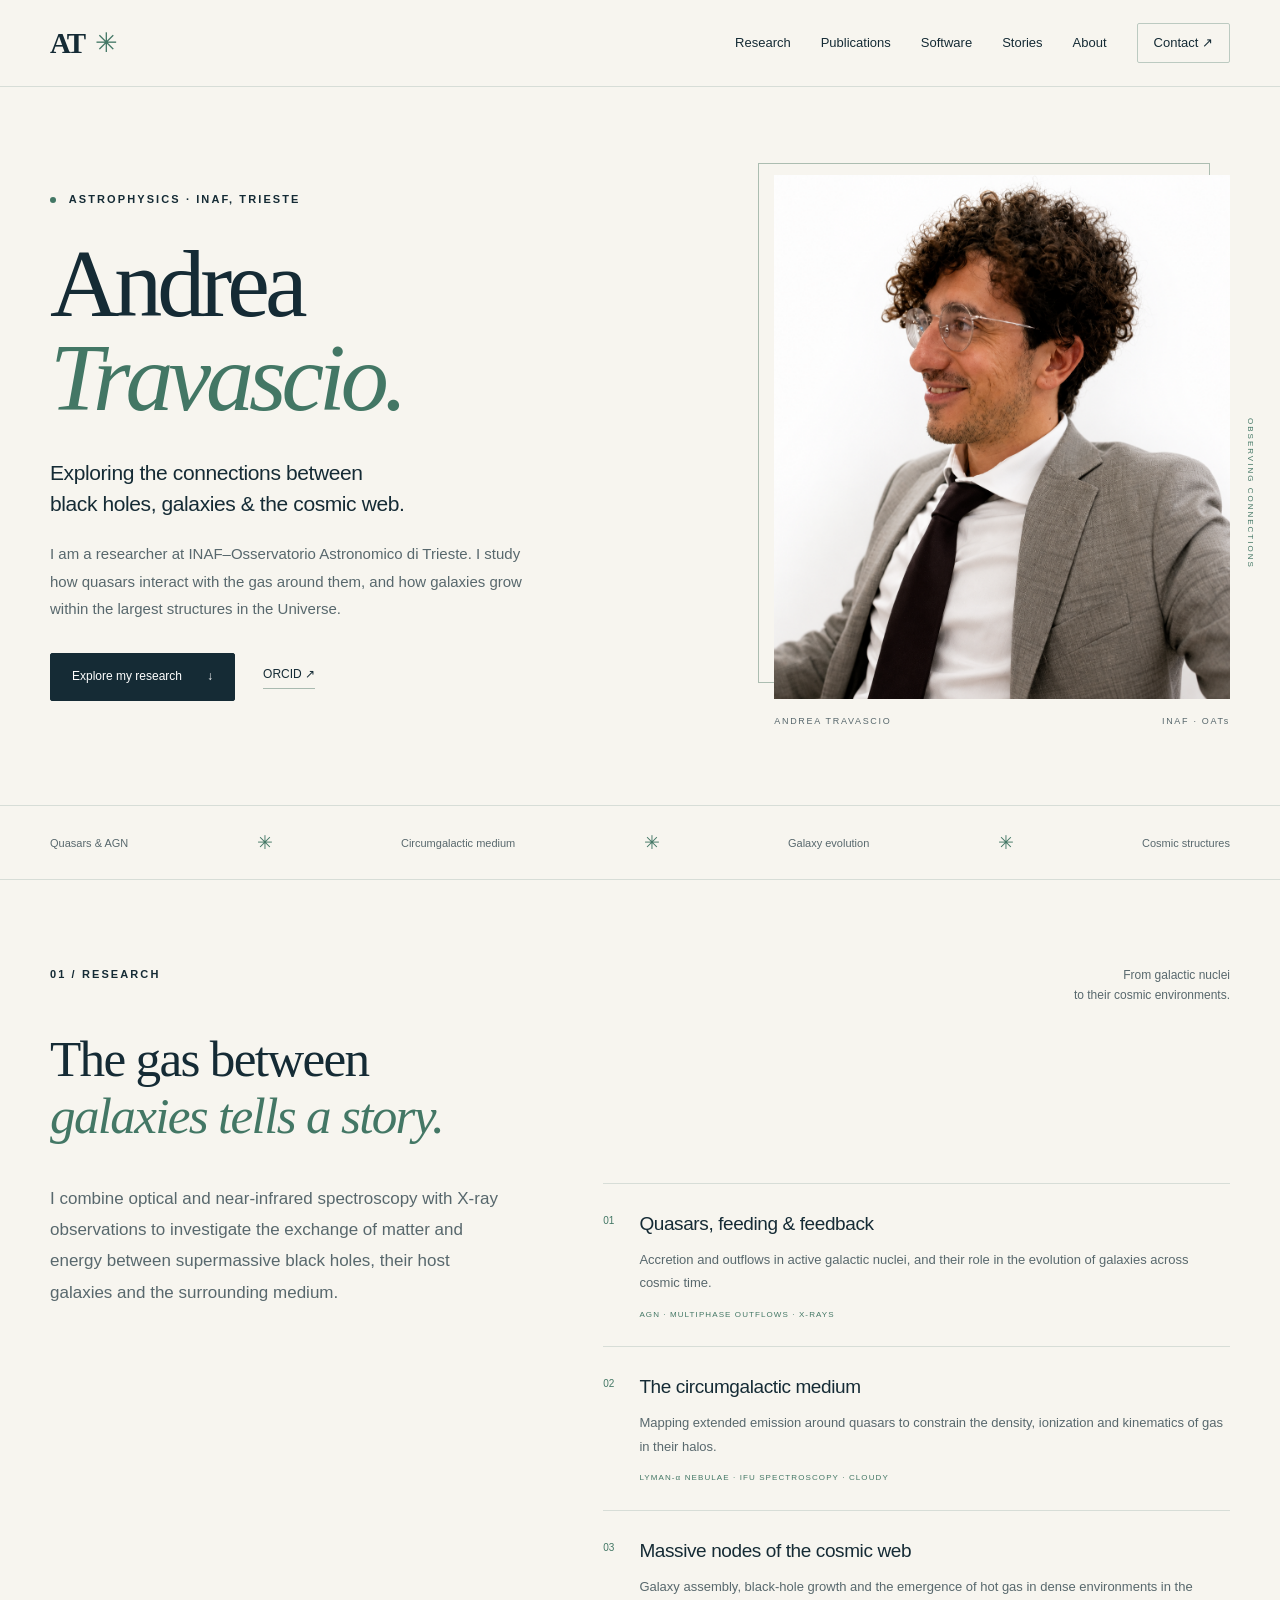
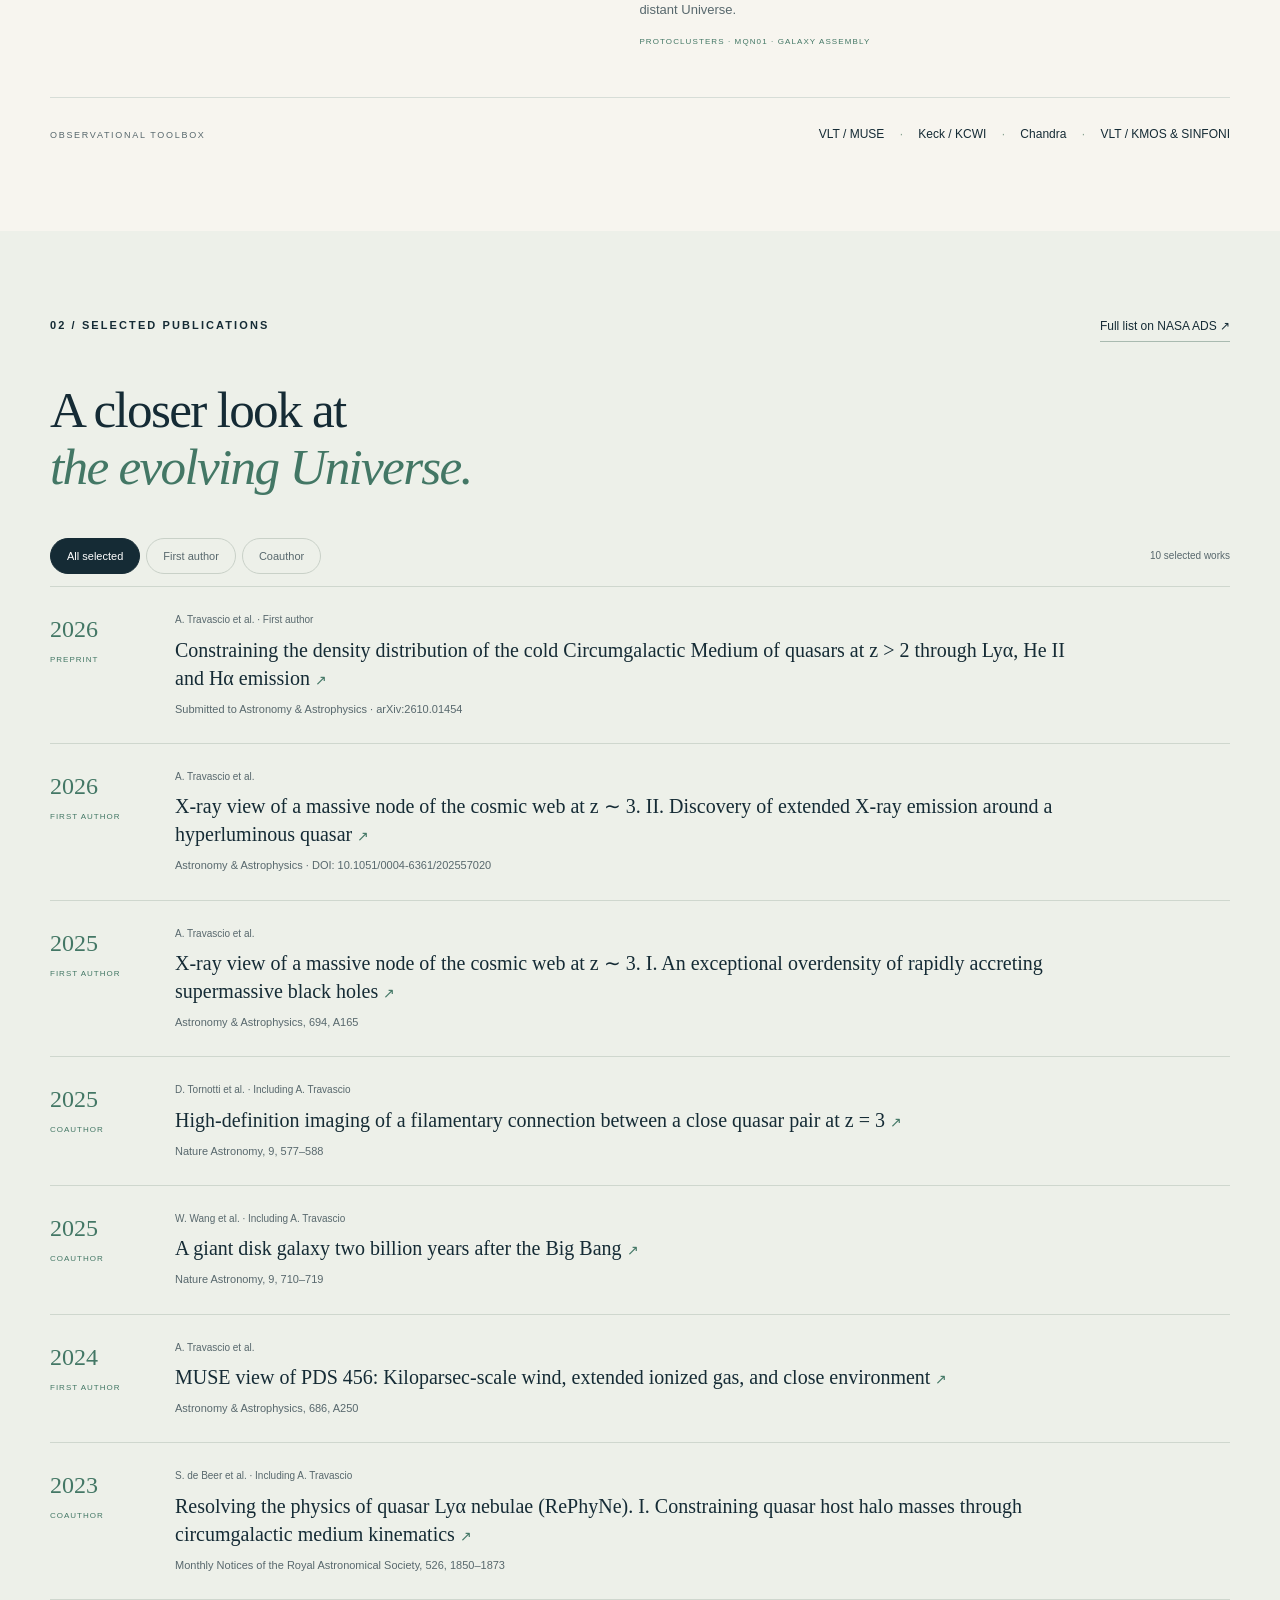
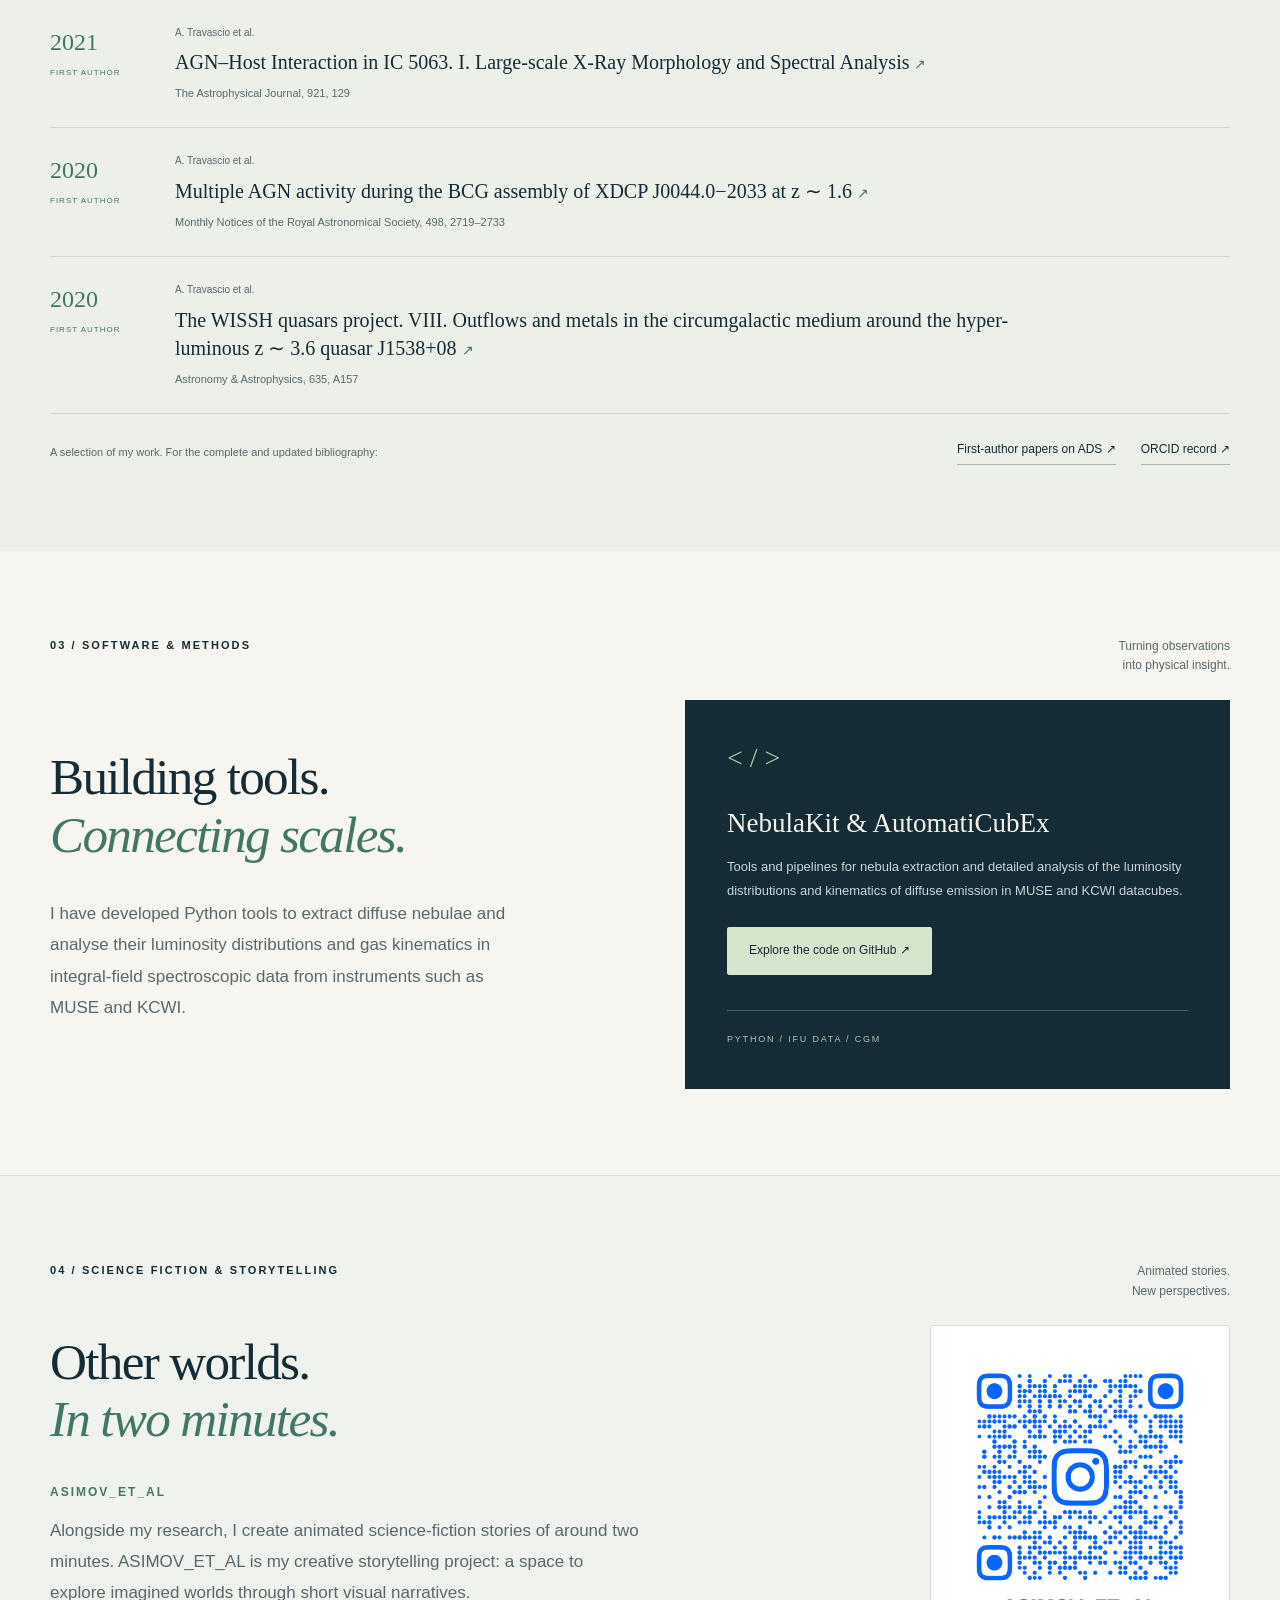
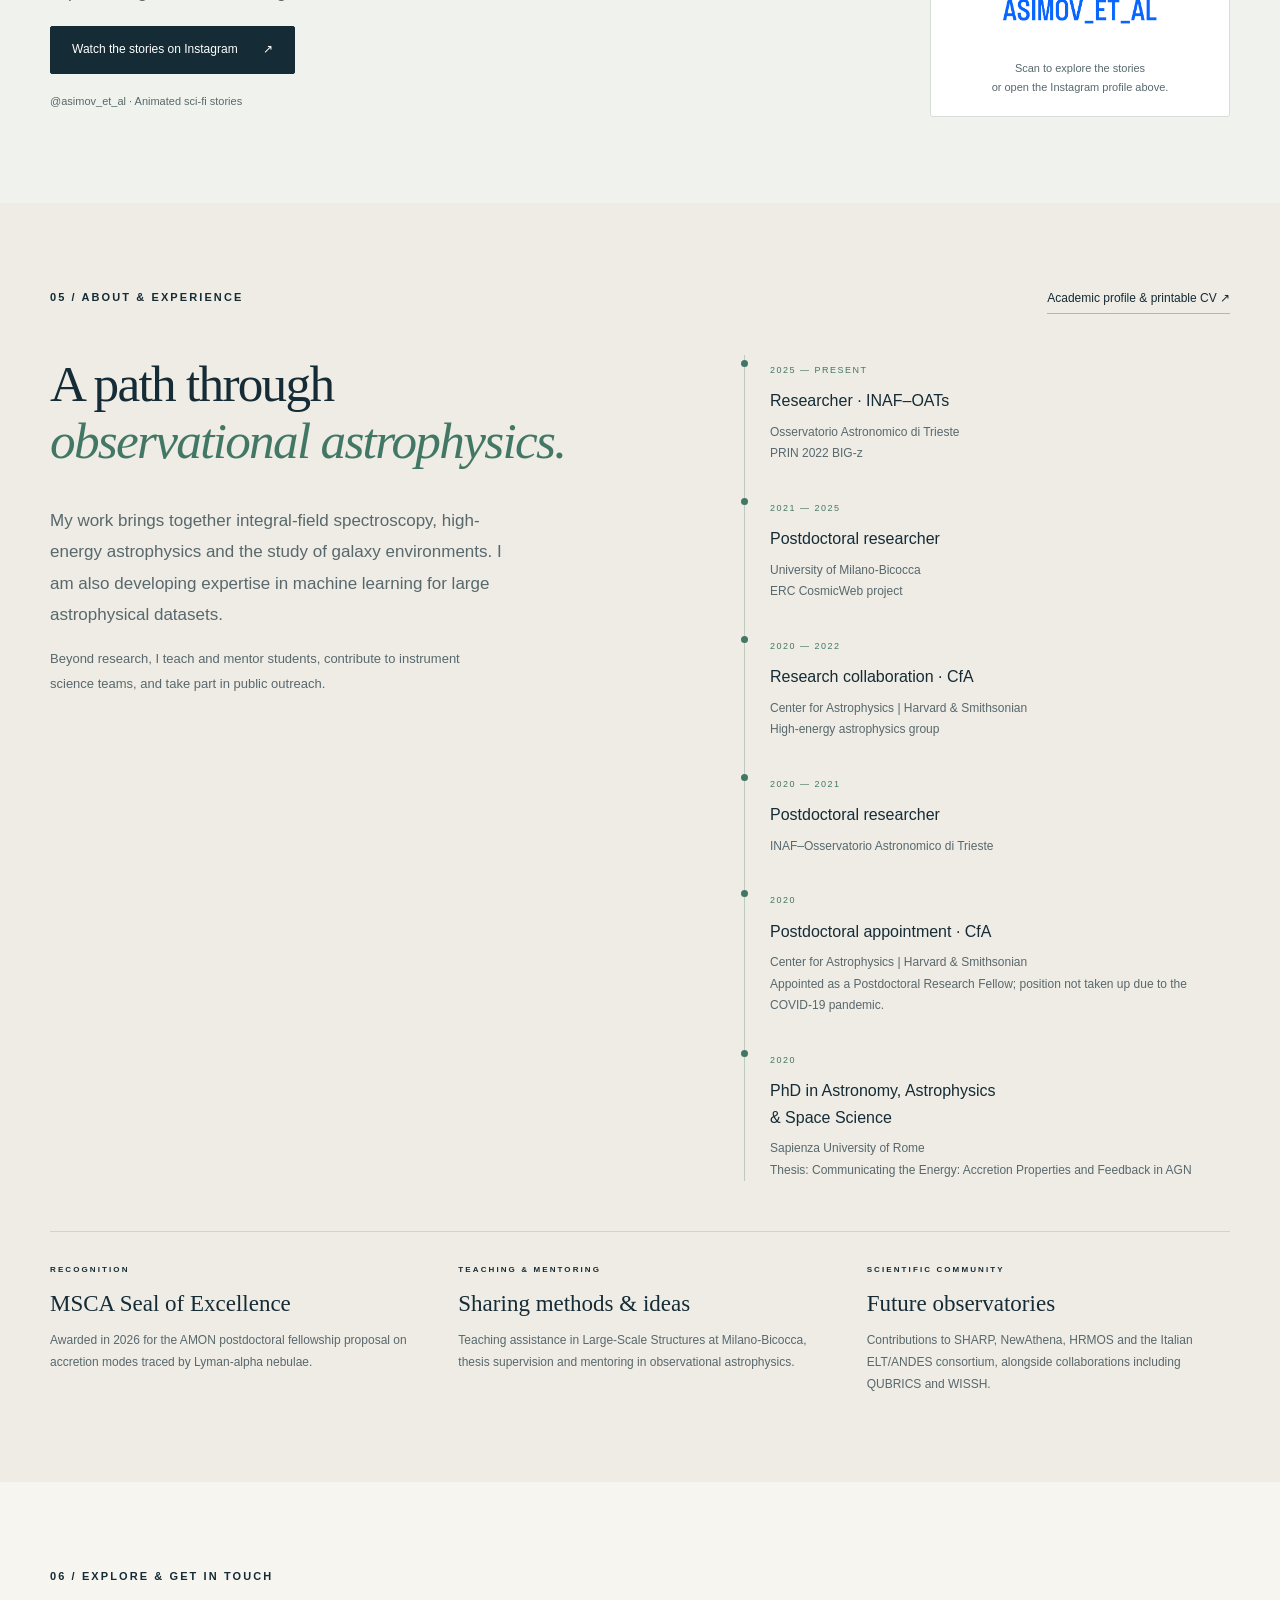
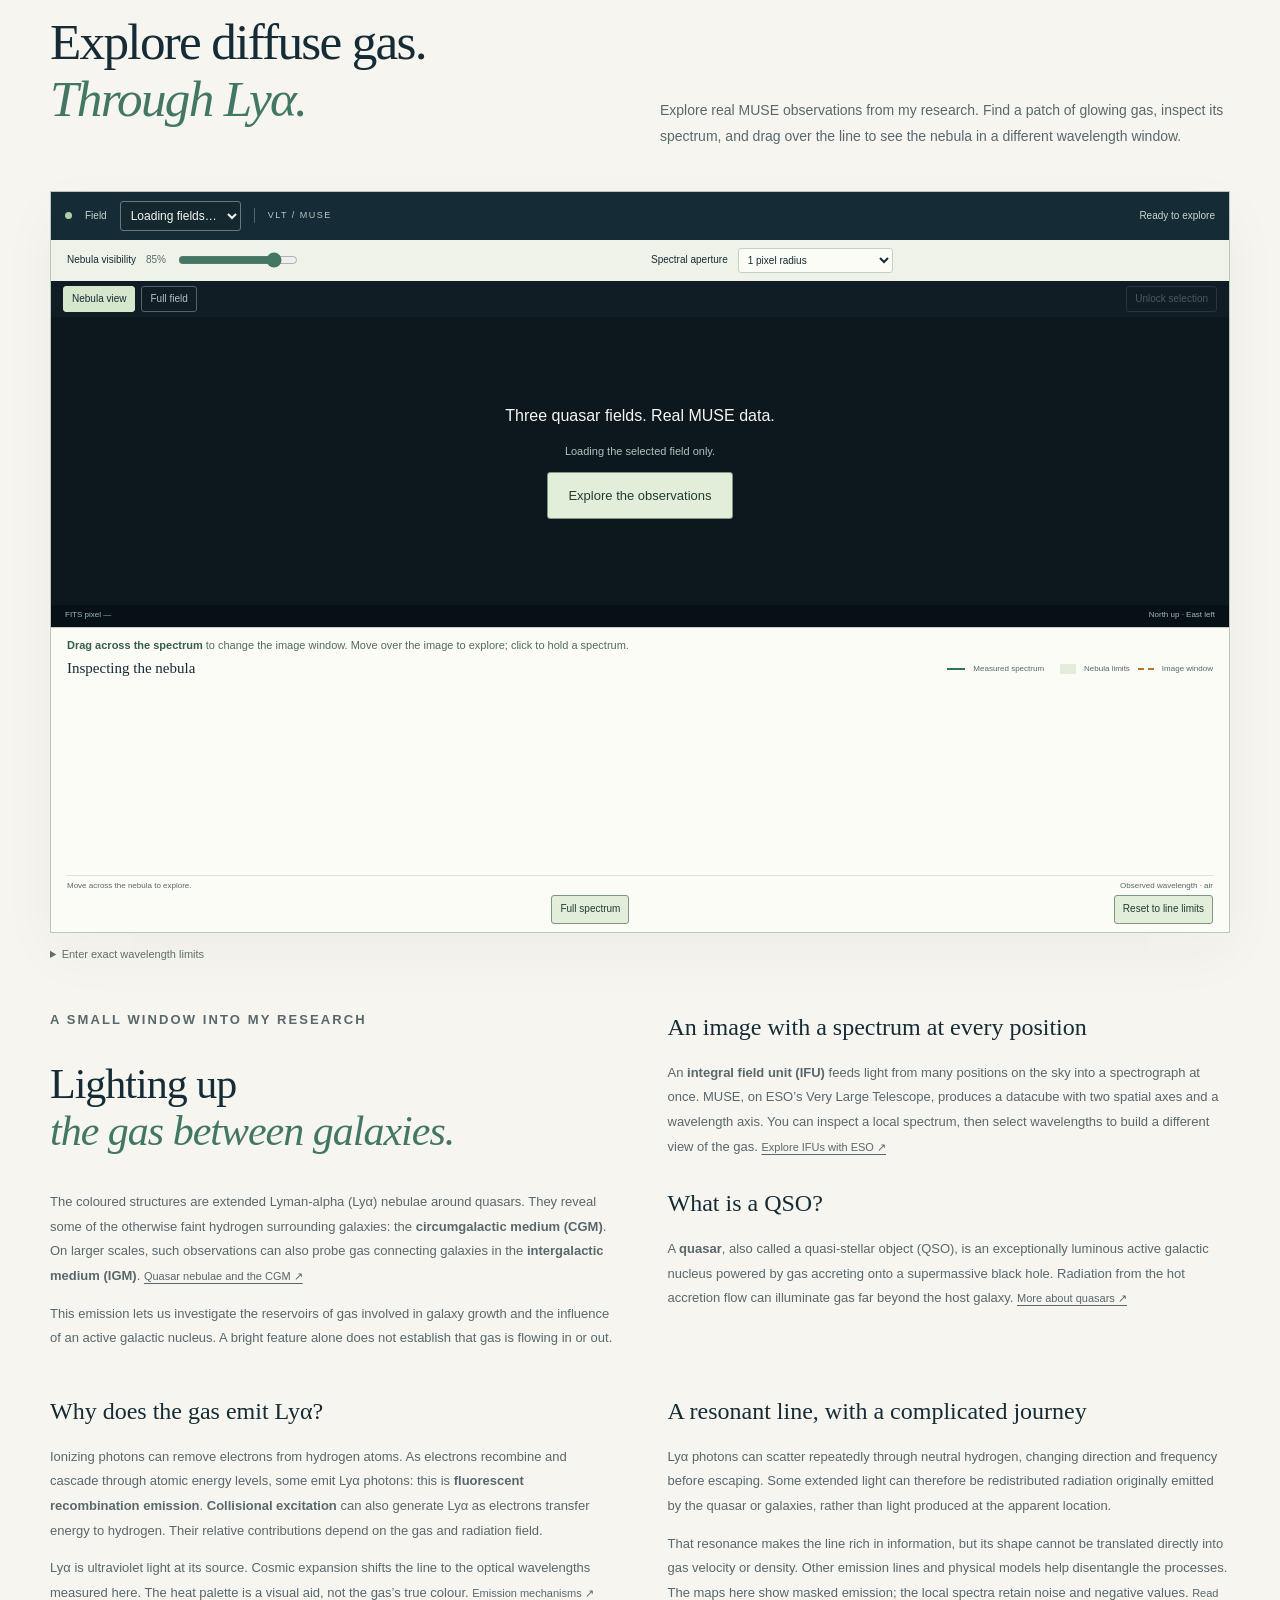
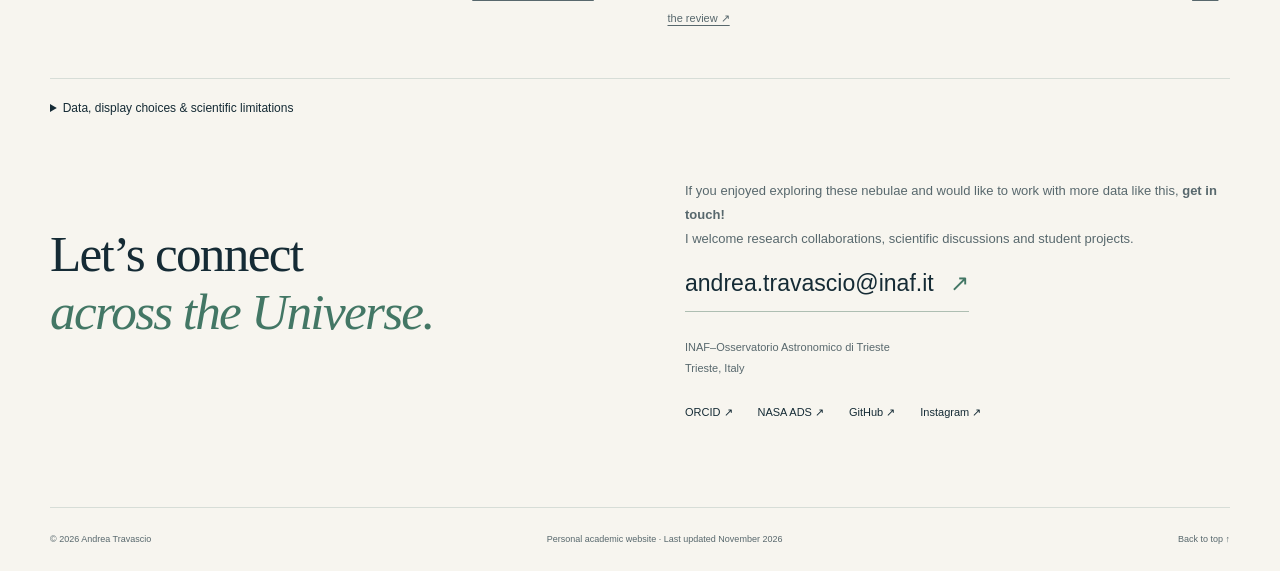
==== commit 1f8e38c9: "Refresh stylesheet cache for Stories section" ====
--- a/index.html
+++ b/index.html
@@ -7,7 +7,7 @@
   <meta name="theme-color" content="#152b35">
   <title>Andrea Travascio · Astrophysics</title>
   <link rel="icon" href="assets/favicon.svg" type="image/svg+xml">
-  <link rel="stylesheet" href="style.css">
+  <link rel="stylesheet" href="style.css?v=20261115-asimov">
 <link rel="stylesheet" href="muse.css"></head>
 <body>
 <a class="skip" href="#main">Skip to content</a>
